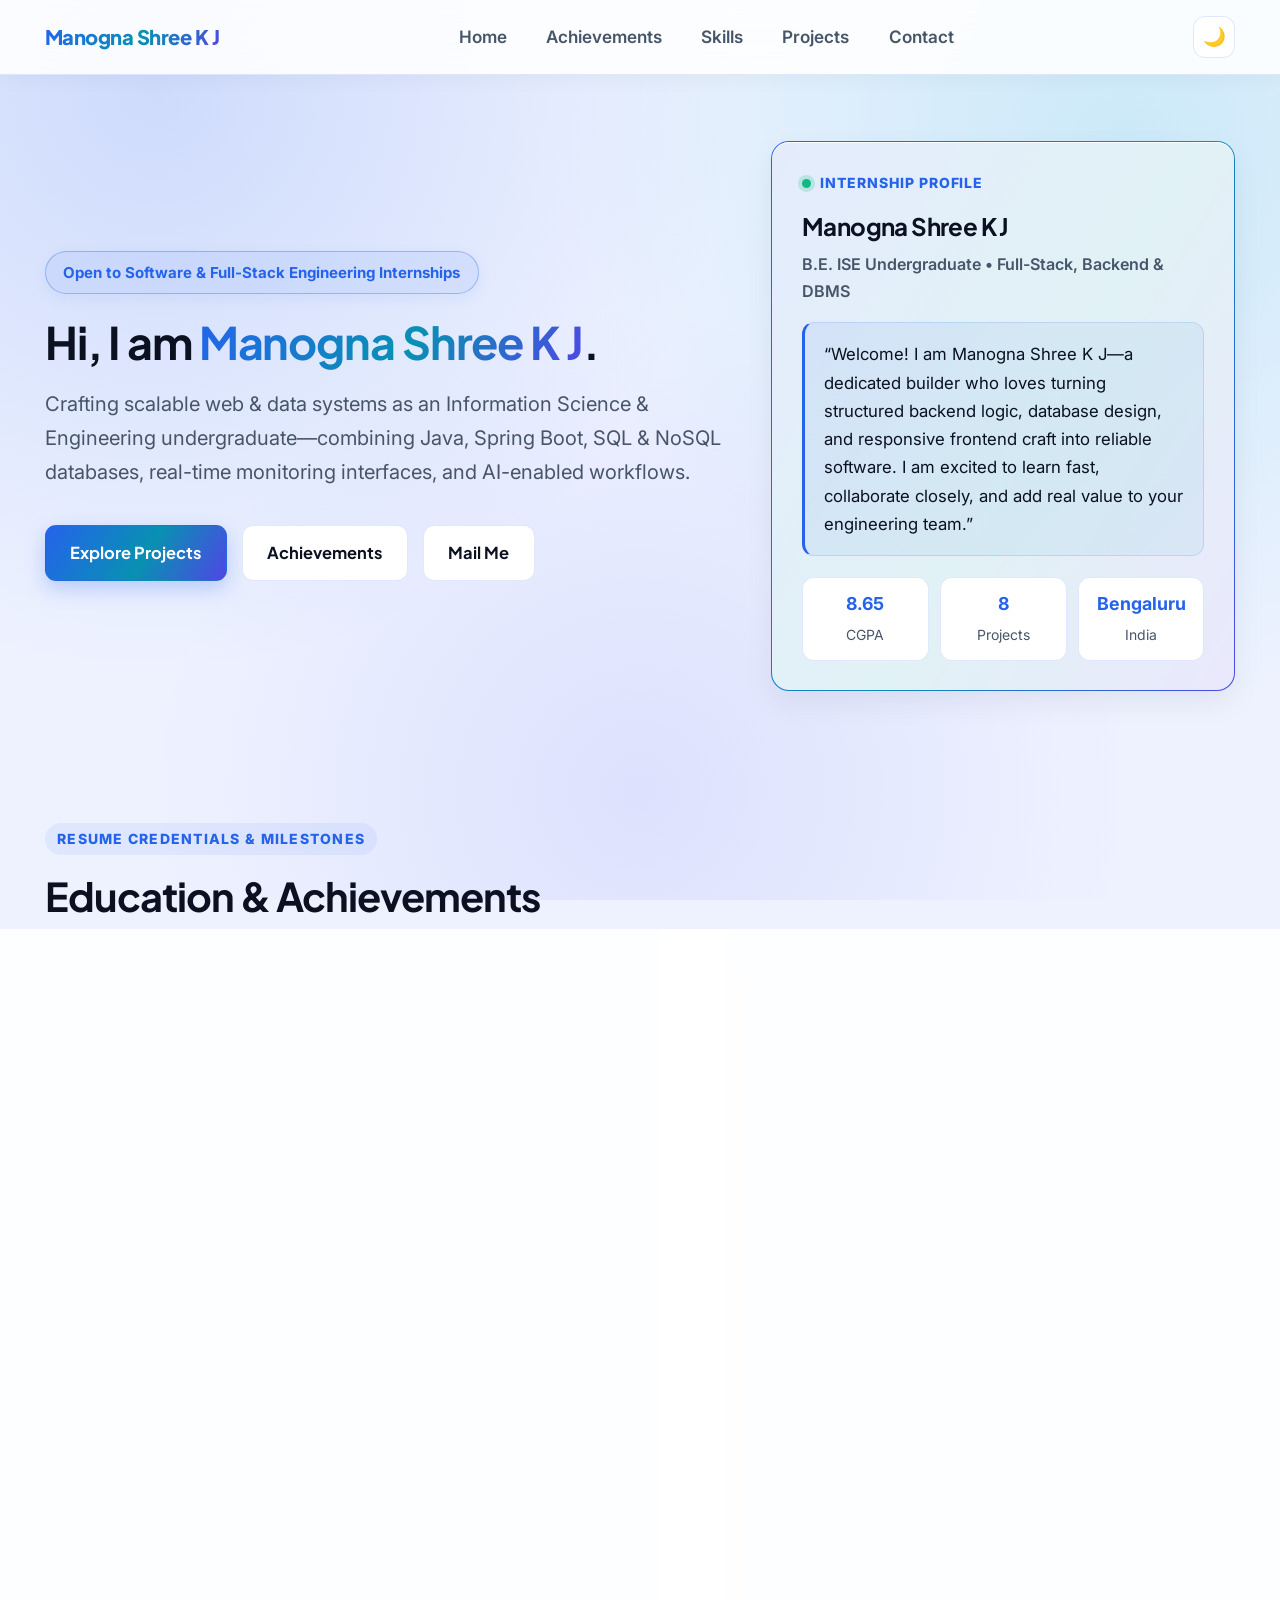
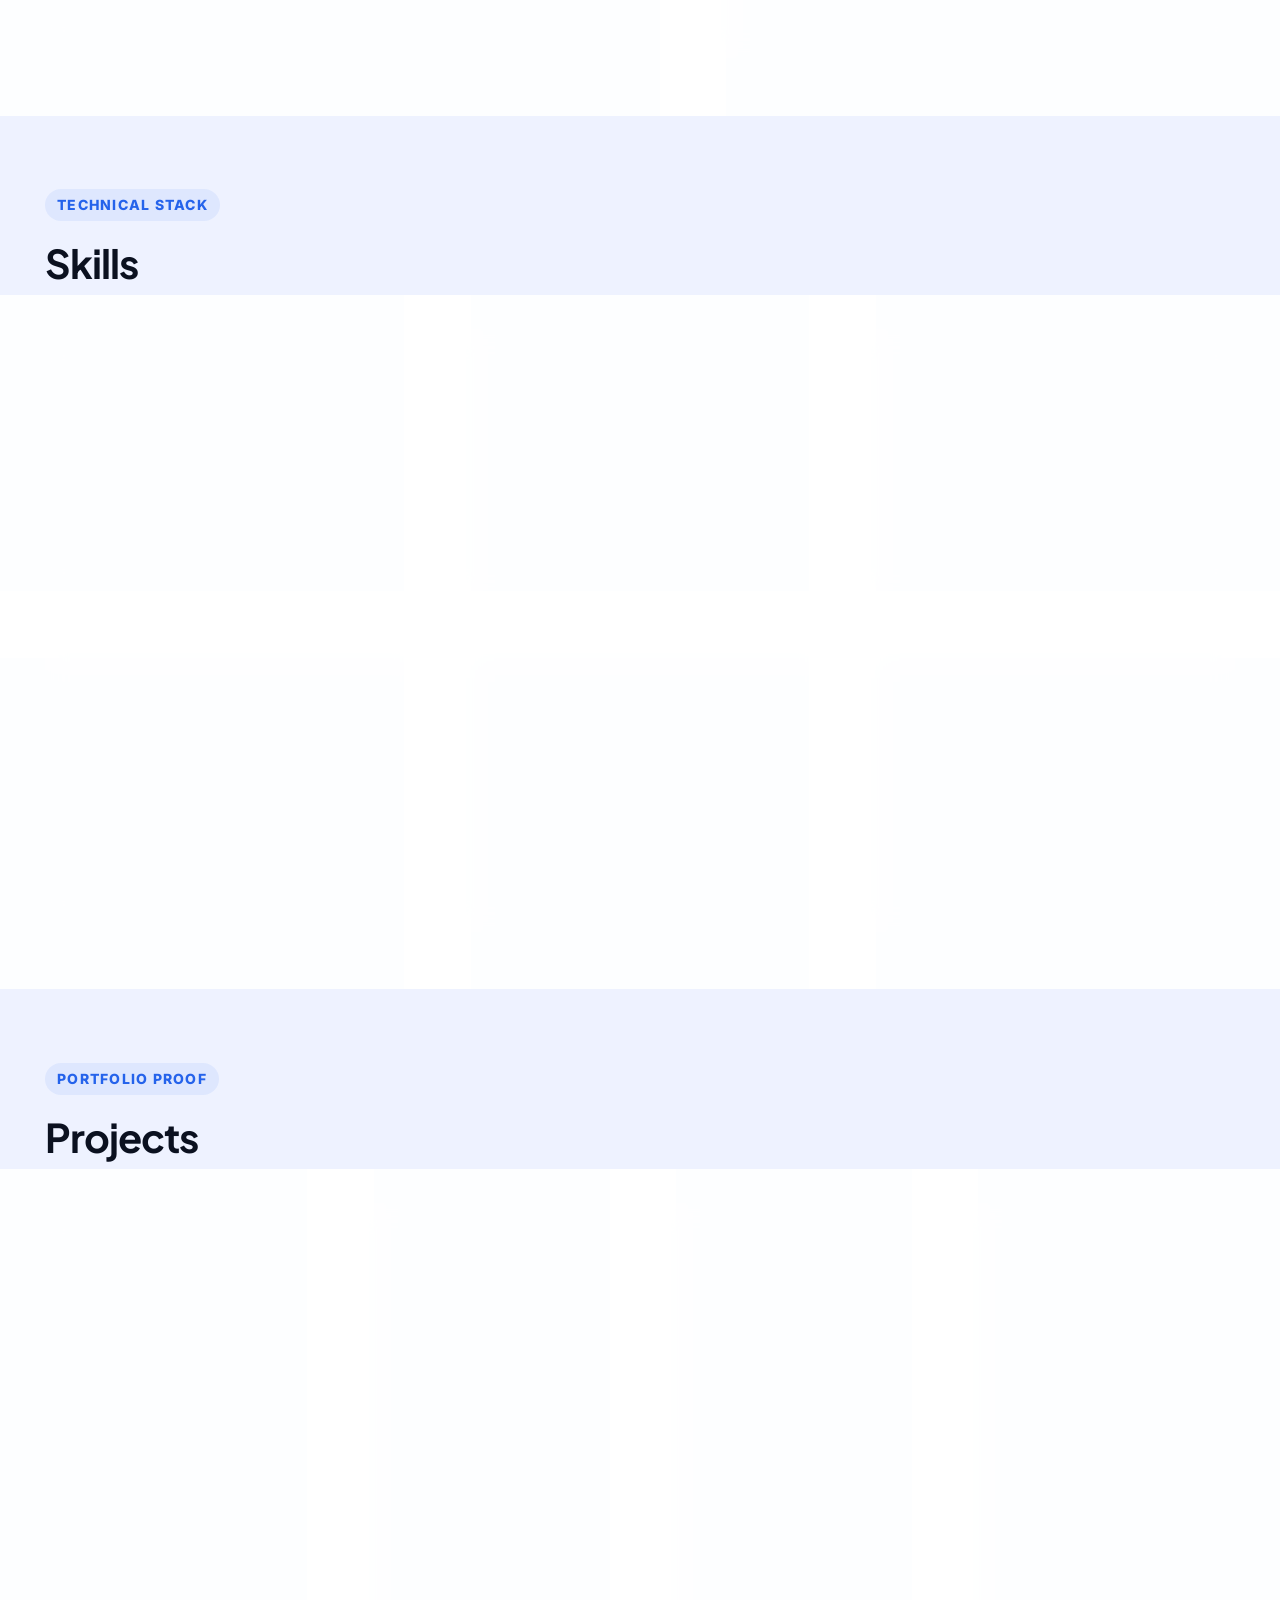
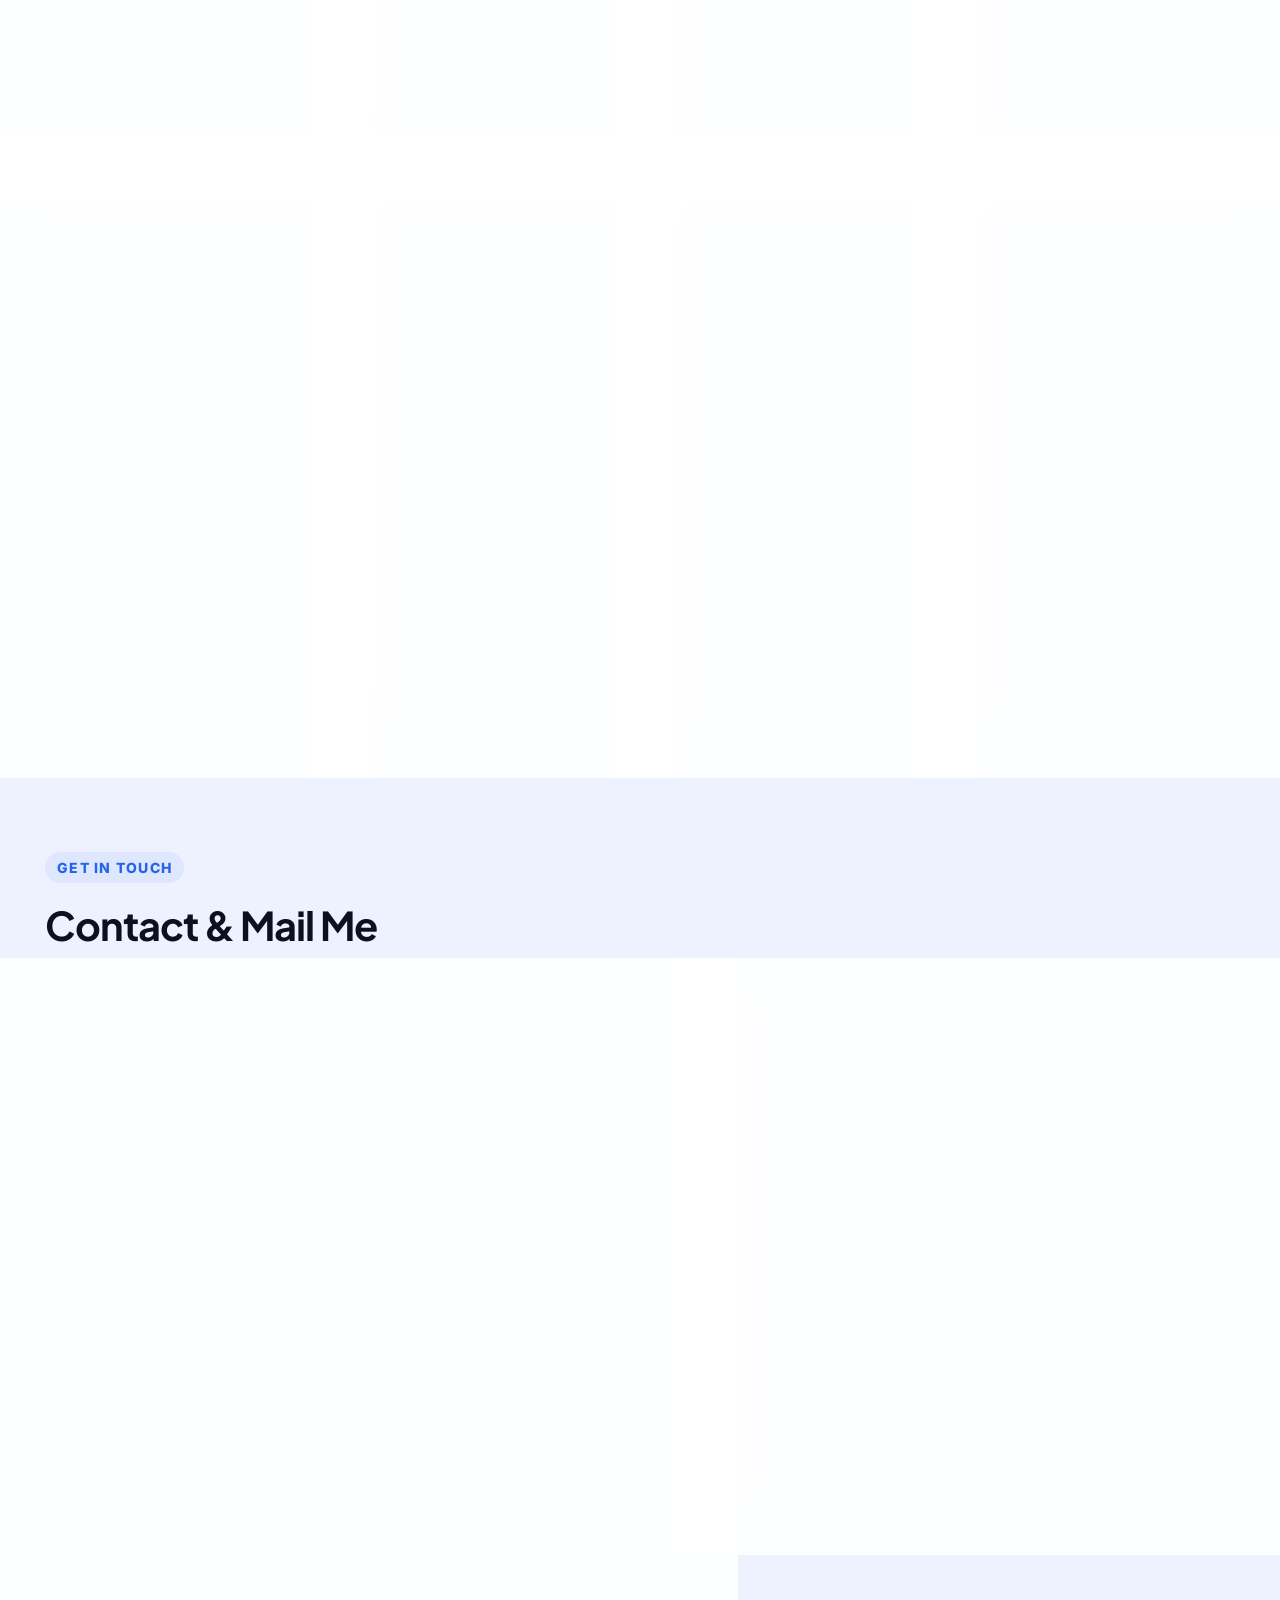
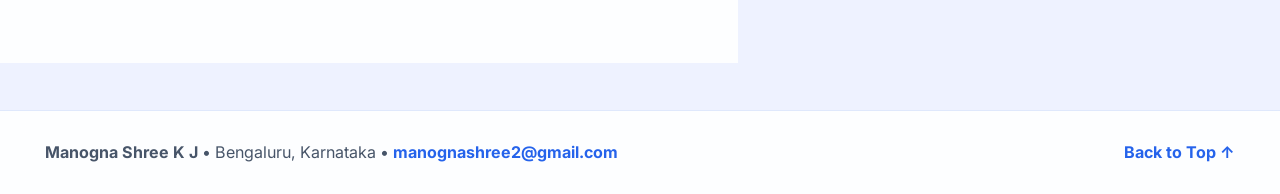
==== task-01-portfolio/index.html @ 74e2bd52 "Complete Task 1 portfolio for Manogna Shree K J" ====
<!DOCTYPE html>
<html lang="en">
<head>
  <meta charset="UTF-8" />
  <meta name="viewport" content="width=device-width, initial-scale=1.0" />
  <title>Manogna Shree K J | Developer Portfolio</title>
  <link rel="preconnect" href="https://fonts.googleapis.com" />
  <link rel="preconnect" href="https://fonts.gstatic.com" crossorigin />
  <link href="https://fonts.googleapis.com/css2?family=Inter:wght@400;500;600;700;800&family=Plus+Jakarta+Sans:wght@600;700;800&display=swap" rel="stylesheet" />
  <link rel="stylesheet" href="styles.css" />
</head>
<body>
  <!-- Header & Smooth Navigation -->
  <header class="header" id="top">
    <nav class="nav container" aria-label="Primary Navigation">
      <a href="#home" class="brand-name">Manogna Shree K J</a>

      <ul class="nav-links" id="navLinks">
        <li><a href="#home">Home</a></li>
        <li><a href="#achievements">Achievements</a></li>
        <li><a href="#skills">Skills</a></li>
        <li><a href="#projects">Projects</a></li>
        <li><a href="#contact">Contact</a></li>
      </ul>

      <div class="nav-controls">
        <button id="themeToggle" class="theme-toggle" type="button" aria-label="Toggle dark or light theme" title="Toggle Dark/Light Theme">
          <span id="themeIcon">🌙</span>
        </button>
        <button id="hamburgerBtn" class="hamburger-btn" type="button" aria-label="Toggle navigation menu" aria-expanded="false" aria-controls="navLinks">
          <span></span>
          <span></span>
          <span></span>
        </button>
      </div>
    </nav>
  </header>

  <main>
    <!-- 1. Home Section -->
    <section id="home" class="section home-section container">
      <div class="home-split">
        <div class="home-main">
          <span class="hero-badge">Open to Software &amp; Full-Stack Engineering Internships</span>
          <h1 class="hero-headline hero-headline--single">
            Hi, I am <span class="gradient-name gradient-name--nowrap">Manogna Shree K J</span>.
          </h1>
          <p class="hero-subtext">
            Crafting scalable web &amp; data systems as an Information Science &amp; Engineering undergraduate—combining Java, Spring Boot, SQL &amp; NoSQL databases, real-time monitoring interfaces, and AI-enabled workflows.
          </p>
          <div class="hero-cta">
            <a href="#projects" class="btn btn-primary">Explore Projects</a>
            <a href="#achievements" class="btn btn-secondary">Achievements</a>
            <a href="https://mail.google.com/mail/?view=cm&fs=1&to=manognashree2@gmail.com" target="_blank" rel="noopener noreferrer" class="btn btn-secondary">Mail Me</a>
          </div>
        </div>

        <!-- Beside Overview Card -->
        <aside class="card profile-side-box" aria-label="Developer Overview Card">
          <div class="profile-box-header">
            <span class="status-dot"></span>
            <span class="profile-box-tag">Internship Profile</span>
          </div>
          <h2 class="profile-box-name">Manogna Shree K J</h2>
          <p class="profile-box-role">B.E. ISE Undergraduate &bull; Full-Stack, Backend &amp; DBMS</p>
          <p class="profile-box-message">
            &ldquo;Welcome! I am Manogna Shree K J—a dedicated builder who loves turning structured backend logic, database design, and responsive frontend craft into reliable software. I am excited to learn fast, collaborate closely, and add real value to your engineering team.&rdquo;
          </p>
          <div class="profile-box-meta">
            <div>
              <strong>8.65</strong>
              <span>CGPA</span>
            </div>
            <div>
              <strong>8</strong>
              <span>Projects</span>
            </div>
            <div>
              <strong>Bengaluru</strong>
              <span>India</span>
            </div>
          </div>
        </aside>
      </div>
    </section>

    <!-- 2. Education & Achievements Section -->
    <section id="achievements" class="section container">
      <div class="section-head">
        <span class="eyebrow">Resume Credentials &amp; Milestones</span>
        <h2>Education &amp; Achievements</h2>
      </div>

      <div class="resume-layout">
        <article class="card">
          <h3>Education</h3>
          <ul class="edu-list">
            <li>
              <div class="edu-top">
                <strong>HNN College of Engineering</strong>
                <span class="period">Sep 2024 – Jun 2028</span>
              </div>
              <p>B.E. in Information Science and Engineering &bull; <strong>8.65 CGPA</strong> (till 4th sem) &bull; Bengaluru, Karnataka</p>
            </li>
            <li>
              <div class="edu-top">
                <strong>RK Vision PU College</strong>
                <span class="period">2022 – 2024</span>
              </div>
              <p>PUC &bull; <strong>93.67%</strong> &bull; Chintamani, Karnataka</p>
            </li>
            <li>
              <div class="edu-top">
                <strong>Nalanda Vidhya Mandira</strong>
                <span class="period">2022</span>
              </div>
              <p>10th Grade &bull; <strong>92.64%</strong> &bull; Chintamani, Karnataka</p>
            </li>
          </ul>
        </article>

        <aside class="card">
          <h3>Hackathons, Competitions, Events &amp; Interests</h3>
          <ul class="credential-bullets">
            <li><strong>Smart India Hackathon (SIH) 2026:</strong> Built an AI-powered IPsec VPN protocol analysis framework under the Blockchain &amp; Cybersecurity theme.</li>
            <li><strong>Snapdragon AI Challenge:</strong> Developed a local Python &amp; Streamlit document-indexing application.</li>
            <li><strong>IIM Bangalore Case Competition:</strong> Proposed a service architecture extending DigiYatra facial authentication to contactless hotel check-ins.</li>
            <li><strong>Hackathon &amp; Workshop:</strong> Participated in a Christ University hackathon and attended a technical workshop at IIIT Kottayam.</li>
            <li><strong>Certifications &amp; Coding:</strong> AI Fundamentals &amp; Job Essentials Certificate; active problem solving on LeetCode, GeeksforGeeks &amp; Unstop.</li>
            <li><strong>Athletics:</strong> Kabaddi player &amp; Athletics.</li>
          </ul>
          <div class="resume-actions">
            <a href="https://www.linkedin.com/in/manognashreekj090406" target="_blank" rel="noopener noreferrer" class="btn btn-primary btn-sm">
              LinkedIn Profile
            </a>
            <a href="https://github.com/Manogna090406/Datheon_Full_Stack_Web_Development_Internship" target="_blank" rel="noopener noreferrer" class="btn btn-secondary btn-sm">
              GitHub Repository
            </a>
          </div>
        </aside>
      </div>
    </section>

    <!-- 3. Skills Section -->
    <section id="skills" class="section container">
      <div class="section-head">
        <span class="eyebrow">Technical Stack</span>
        <h2>Skills</h2>
      </div>

      <div class="skills-grid">
        <article class="card skill-card">
          <span class="skill-tag">Languages</span>
          <h3>Java &amp; Python</h3>
          <p>Java (JDK 21 / 25), Object-Oriented Programming (OOP), Data Structures &amp; Algorithms (DSA), JDBC, and Python (3.8 / 3.12).</p>
        </article>

        <article class="card skill-card">
          <span class="skill-tag">Web &amp; UI</span>
          <h3>HTML5, CSS3, JS &amp; UI</h3>
          <p>Semantic HTML5, CSS Grid &amp; Flexbox, responsive media queries, dark/light themes, ES6+ JS, Thymeleaf, and Streamlit.</p>
        </article>

        <article class="card skill-card">
          <span class="skill-tag">Backend &amp; Streaming</span>
          <h3>Spring Boot, REST, SSE &amp; WS</h3>
          <p>Spring Boot microservices, REST APIs, Server-Sent Events (SSE), WebSockets, Apache Tomcat, and Maven builds.</p>
        </article>

        <article class="card skill-card">
          <span class="skill-tag">Databases (DBMS)</span>
          <h3>MySQL, PostgreSQL &amp; MongoDB</h3>
          <p>Relational schema design, SQL queries, database triggers, stored procedures, indexing optimization, and NoSQL storage.</p>
        </article>

        <article class="card skill-card">
          <span class="skill-tag">AI &amp; Security Tools</span>
          <h3>LangChain4j, Ollama, DJL &amp; Pcap4J</h3>
          <p>Local LLM integration, Apache PDFBox, Deep Java Library (DJL), Weka ML, Pcap4J packet inspection, and strongSwan IPsec.</p>
        </article>

        <article class="card skill-card">
          <span class="skill-tag">Developer Tools</span>
          <h3>VS Code, Eclipse, Git &amp; Colab</h3>
          <p>VS Code, Eclipse IDE, Git Bash, GitHub, Google Colab, and live hosting on GitHub Pages, Vercel, and Netlify.</p>
        </article>
      </div>
    </section>

    <!-- 4. All Projects Section -->
    <section id="projects" class="section container">
      <div class="section-head">
        <span class="eyebrow">Portfolio Proof</span>
        <h2>Projects</h2>
      </div>

      <div class="projects-grid">
        <!-- 1. Banking Management System -->
        <article class="card project-card">
          <div class="project-header">
            <span class="project-badge">FinTech &bull; Java &amp; SQL</span>
            <span class="project-index">01</span>
          </div>
          <h3>Banking Management System</h3>
          <p class="project-desc">
            Core banking application managing customer accounts, fund transfers, authentication/authorization, and JDBC-backed transaction persistence.
          </p>
          <ul class="stack-list">
            <li>Java</li>
            <li>OOP</li>
            <li>JDBC</li>
            <li>SQL</li>
          </ul>
        </article>

        <!-- 2. Factory Dashboard -->
        <article class="card project-card">
          <div class="project-header">
            <span class="project-badge">Industrial IoT &bull; Spring Boot</span>
            <span class="project-index">02</span>
          </div>
          <h3>Factory Dashboard</h3>
          <p class="project-desc">
            Real-time operational dashboard monitoring production workflows, machine telemetry, REST/SSE streams, MySQL data, and automated threshold alerts.
          </p>
          <ul class="stack-list">
            <li>Java</li>
            <li>Spring Boot</li>
            <li>REST &amp; SSE</li>
            <li>MySQL</li>
          </ul>
        </article>

        <!-- 3. Fraud Management System -->
        <article class="card project-card">
          <div class="project-header">
            <span class="project-badge">DBMS &amp; Risk &bull; SQL &amp; Python</span>
            <span class="project-index">03</span>
          </div>
          <h3>Fraud Management System</h3>
          <p class="project-desc">
            Database-driven fraud detection system using SQL triggers, stored procedures, indexing optimization, and Python analysis to flag risky transactions.
          </p>
          <ul class="stack-list">
            <li>SQL</li>
            <li>DBMS</li>
            <li>Triggers &amp; SPs</li>
            <li>Python</li>
          </ul>
        </article>

        <!-- 4. ResQFlow -->
        <article class="card project-card">
          <div class="project-header">
            <span class="project-badge">Smart Mobility &bull; Java 21</span>
            <span class="project-index">04</span>
          </div>
          <h3>ResQFlow</h3>
          <p class="project-desc">
            Emergency vehicle siren detection and traffic signal preemption system across multi-module Spring Boot services, serving as Backend &amp; Frontend Designer.
          </p>
          <ul class="stack-list">
            <li>Java 21</li>
            <li>Spring Boot</li>
            <li>Microservices</li>
            <li>DSP &amp; UI</li>
          </ul>
        </article>

        <!-- 5. ORACLE VPN Analyzer -->
        <article class="card project-card">
          <div class="project-header">
            <span class="project-badge">SIH 2026 &bull; Cybersecurity</span>
            <span class="project-index">05</span>
          </div>
          <h3>ORACLE VPN Analyzer</h3>
          <p class="project-desc">
            Passive, decryption-free AI-powered IPsec VPN protocol analyzer and security assessment framework built for Smart India Hackathon 2026.
          </p>
          <ul class="stack-list">
            <li>Java</li>
            <li>Spring Boot</li>
            <li>Pcap4J &amp; Weka</li>
            <li>PostgreSQL</li>
          </ul>
        </article>

        <!-- 6. Research Assistant AI -->
        <article class="card project-card">
          <div class="project-header">
            <span class="project-badge">AI &amp; Web &bull; Spring Boot</span>
            <span class="project-index">06</span>
          </div>
          <h3>Research Assistant AI</h3>
          <p class="project-desc">
            Java 21 and Spring Boot 3.3.4 web application with Thymeleaf, WebSockets, LangChain4j Ollama, Apache PDFBox, and DJL for analyzing research papers.
          </p>
          <ul class="stack-list">
            <li>Java 21</li>
            <li>Spring Boot</li>
            <li>LangChain4j</li>
            <li>PDFBox &amp; WS</li>
          </ul>
        </article>

        <!-- 7. Snapdragon AI Local Document Indexer -->
        <article class="card project-card">
          <div class="project-header">
            <span class="project-badge">Snapdragon AI &bull; Python</span>
            <span class="project-index">07</span>
          </div>
          <h3>Snapdragon AI Local Indexer</h3>
          <p class="project-desc">
            Local document-indexing web application built in Python 3.12 with Streamlit for the Snapdragon AI Challenge.
          </p>
          <ul class="stack-list">
            <li>Python 3.12</li>
            <li>Streamlit</li>
            <li>Local AI</li>
          </ul>
        </article>

        <!-- 8. DigiYatra Hotel Check-In Architecture -->
        <article class="card project-card">
          <div class="project-header">
            <span class="project-badge">IIM Bangalore &bull; Architecture</span>
            <span class="project-index">08</span>
          </div>
          <h3>DigiYatra Hotel Check-In</h3>
          <p class="project-desc">
            Service architecture extending facial authentication workflows to contactless hotel check-ins for an IIM Bangalore case presentation.
          </p>
          <ul class="stack-list">
            <li>Service Design</li>
            <li>Identity Flow</li>
            <li>Case Deck</li>
          </ul>
        </article>
      </div>
    </section>

    <!-- 5. Contact & Direct Mail Section -->
    <section id="contact" class="section container">
      <div class="section-head">
        <span class="eyebrow">Get In Touch</span>
        <h2>Contact &amp; Mail Me</h2>
      </div>

      <div class="contact-split">
        <form id="directMailForm" class="card mail-form">
          <h3>Send a Direct Mail</h3>
          <p class="form-subtitle">Enter your name, email, and message to open Gmail directly to <a href="https://mail.google.com/mail/?view=cm&fs=1&to=manognashree2@gmail.com" target="_blank" rel="noopener noreferrer"><strong>manognashree2@gmail.com</strong></a>.</p>

          <div class="form-group">
            <label for="senderName">Your Name</label>
            <input id="senderName" name="name" type="text" placeholder="Enter your name" required />
          </div>

          <div class="form-group">
            <label for="senderEmail">Your Email</label>
            <input id="senderEmail" name="email" type="email" placeholder="you@company.com" required />
          </div>

          <div class="form-group">
            <label for="senderMessage">Message</label>
            <textarea id="senderMessage" name="message" rows="4" placeholder="Write your message here..." required></textarea>
          </div>

          <button type="submit" class="btn btn-primary mail-submit-btn">Send Mail</button>
          <p id="mailStatus" class="mail-status" role="status" aria-live="polite"></p>
        </form>

        <aside class="card contact-links-card">
          <h3>Direct Links</h3>
          <p class="form-subtitle">Connect with Manogna Shree K J across Gmail, LinkedIn, and GitHub.</p>

          <div class="contact-details">
            <a href="https://mail.google.com/mail/?view=cm&fs=1&to=manognashree2@gmail.com" target="_blank" rel="noopener noreferrer" class="contact-item">
              <strong>Gmail</strong>
              <span>manognashree2@gmail.com</span>
            </a>
            <a href="https://www.linkedin.com/in/manognashreekj090406" target="_blank" rel="noopener noreferrer" class="contact-item">
              <strong>LinkedIn</strong>
              <span>linkedin.com/in/manognashreekj090406</span>
            </a>
            <a href="https://github.com/Manogna090406/Datheon_Full_Stack_Web_Development_Internship" target="_blank" rel="noopener noreferrer" class="contact-item">
              <strong>GitHub</strong>
              <span>github.com/Manogna090406</span>
            </a>
          </div>
        </aside>
      </div>
    </section>
  </main>

  <!-- Footer -->
  <footer class="footer">
    <div class="container footer-content">
      <p><strong>Manogna Shree K J</strong> &bull; Bengaluru, Karnataka &bull; <a href="https://mail.google.com/mail/?view=cm&fs=1&to=manognashree2@gmail.com" target="_blank" rel="noopener noreferrer">manognashree2@gmail.com</a></p>
      <a href="#top" class="top-link">Back to Top &uarr;</a>
    </div>
  </footer>

  <!-- Project Detail Modal -->
  <div id="projectModal" class="modal" role="dialog" aria-modal="true" aria-labelledby="modalTitle" hidden>
    <div class="modal-backdrop" id="modalBackdrop"></div>
    <div class="modal-box">
      <button id="closeModalBtn" class="modal-close" type="button" aria-label="Close modal">&times;</button>
      <h3 id="modalTitle">Project Title</h3>
      <p id="modalStack" class="modal-stack"></p>
      <p id="modalSummary" class="modal-summary"></p>
      <div class="modal-highlights">
        <h4>Key Implementation Details</h4>
        <pre id="modalDetails"></pre>
      </div>
      <div class="modal-footer-actions">
        <a id="modalGithub" href="#" target="_blank" rel="noopener noreferrer" class="btn btn-primary btn-sm">GitHub Repository</a>
        <button id="modalCloseAction" type="button" class="btn btn-secondary btn-sm">Done</button>
      </div>
    </div>
  </div>

  <script src="script.js"></script>
</body>
</html>
---- task-01-portfolio/styles.css ----
/* ==========================================================================
   CSS Custom Properties & Theme Modes
   ========================================================================== */
:root {
  --bg: #eef2ff;
  --bg-glow-a: rgba(37, 99, 235, 0.16);
  --bg-glow-b: rgba(6, 182, 212, 0.15);
  --bg-glow-c: rgba(99, 102, 241, 0.12);
  --surface: rgba(255, 255, 255, 0.88);
  --surface-solid: #ffffff;
  --surface-tint: rgba(37, 99, 235, 0.08);
  --text: #0b1120;
  --text-muted: #475569;
  --border: rgba(37, 99, 235, 0.14);
  --border-strong: rgba(37, 99, 235, 0.34);
  --accent: #2563eb;
  --accent-hover: #1d4ed8;
  --gradient: linear-gradient(120deg, #2563eb 0%, #0891b2 55%, #4f46e5 100%);
  --card-shine: inset 0 1px 0 rgba(255, 255, 255, 0.85);
  --shadow-card: 0 12px 30px rgba(15, 23, 42, 0.06);
  --shadow-elevated: 0 24px 56px rgba(37, 99, 235, 0.16);
}

[data-theme="dark"] {
  --bg: #050914;
  --bg-glow-a: rgba(59, 130, 246, 0.22);
  --bg-glow-b: rgba(34, 211, 238, 0.15);
  --bg-glow-c: rgba(129, 140, 248, 0.16);
  --surface: rgba(15, 23, 42, 0.82);
  --surface-solid: #0f172a;
  --surface-tint: rgba(59, 130, 246, 0.15);
  --text: #f8fafc;
  --text-muted: #94a3b8;
  --border: rgba(148, 163, 184, 0.16);
  --border-strong: rgba(96, 165, 250, 0.45);
  --accent: #3b82f6;
  --accent-hover: #60a5fa;
  --gradient: linear-gradient(120deg, #60a5fa 0%, #22d3ee 55%, #a5b4fc 100%);
  --card-shine: inset 0 1px 0 rgba(255, 255, 255, 0.08);
  --shadow-card: 0 12px 32px rgba(0, 0, 0, 0.42);
  --shadow-elevated: 0 26px 60px rgba(0, 0, 0, 0.68);
}

/* ==========================================================================
   Base Reset & Smooth Scrolling
   ========================================================================== */
*,
*::before,
*::after {
  box-sizing: border-box;
  margin: 0;
  padding: 0;
}

html {
  font-size: 17.5px;
  scroll-behavior: smooth;
  scroll-padding-top: 86px;
}

body {
  font-family: "Inter", system-ui, -apple-system, sans-serif;
  background-color: var(--bg);
  background-image:
    radial-gradient(circle at 12% 10%, var(--bg-glow-a), transparent 42%),
    radial-gradient(circle at 88% 16%, var(--bg-glow-b), transparent 42%),
    radial-gradient(circle at 50% 88%, var(--bg-glow-c), transparent 48%);
  background-attachment: fixed;
  color: var(--text);
  line-height: 1.68;
  transition: background-color 0.25s ease, color 0.25s ease;
}

h1, h2, h3, h4, .brand-name {
  font-family: "Plus Jakarta Sans", "Inter", sans-serif;
  letter-spacing: -0.025em;
}

.container {
  width: min(1240px, 93%);
  margin-inline: auto;
}

/* ==========================================================================
   Header & Mobile-First Navigation (Flexbox)
   ========================================================================== */
.header {
  position: sticky;
  top: 0;
  z-index: 100;
  backdrop-filter: blur(16px);
  -webkit-backdrop-filter: blur(16px);
  background-color: var(--surface);
  border-bottom: 1px solid var(--border);
  box-shadow: 0 4px 20px rgba(15, 23, 42, 0.04);
}

.nav {
  display: flex;
  align-items: center;
  justify-content: space-between;
  min-height: 74px;
  gap: 1rem;
}

.brand-name {
  font-size: 1.15rem;
  font-weight: 800;
  background: var(--gradient);
  -webkit-background-clip: text;
  background-clip: text;
  color: transparent;
  text-decoration: none;
}

.nav-links {
  position: fixed;
  top: 74px;
  left: 0;
  right: 0;
  list-style: none;
  display: none;
  flex-direction: column;
  gap: 0.35rem;
  padding: 1rem 4%;
  background-color: var(--surface-solid);
  border-bottom: 1px solid var(--border);
  box-shadow: var(--shadow-elevated);
}

.nav-links.active {
  display: flex;
}

.nav-links a {
  display: block;
  padding: 0.65rem 0.92rem;
  border-radius: 10px;
  color: var(--text-muted);
  text-decoration: none;
  font-weight: 600;
  font-size: 0.98rem;
  transition: color 0.2s ease, background-color 0.2s ease, transform 0.2s ease;
}

.nav-links a:hover {
  color: var(--accent);
  background-color: var(--surface-tint);
  transform: translateY(-1px);
}

.nav-controls {
  display: flex;
  align-items: center;
  gap: 0.55rem;
}

.theme-toggle,
.hamburger-btn {
  display: inline-flex;
  align-items: center;
  justify-content: center;
  width: 42px;
  height: 42px;
  border-radius: 12px;
  border: 1px solid var(--border);
  background-color: var(--surface-solid);
  color: var(--text);
  cursor: pointer;
  font-size: 1.05rem;
  box-shadow: var(--card-shine);
  transition: border-color 0.2s ease, transform 0.2s ease;
}

.theme-toggle:hover,
.hamburger-btn:hover {
  border-color: var(--border-strong);
  transform: translateY(-1px);
}

.hamburger-btn {
  flex-direction: column;
  gap: 5px;
  padding: 0 9px;
}

.hamburger-btn span {
  display: block;
  width: 100%;
  height: 2px;
  border-radius: 2px;
  background-color: var(--text);
  transition: transform 0.2s ease, opacity 0.2s ease;
}

.hamburger-btn[aria-expanded="true"] span:nth-child(1) {
  transform: translateY(7px) rotate(45deg);
}

.hamburger-btn[aria-expanded="true"] span:nth-child(2) {
  opacity: 0;
}

.hamburger-btn[aria-expanded="true"] span:nth-child(3) {
  transform: translateY(-7px) rotate(-45deg);
}

/* ==========================================================================
   Home Split Section & Beside Overview Box
   ========================================================================== */
.home-section {
  padding-top: 3.85rem;
}

.home-split {
  display: grid;
  grid-template-columns: 1fr;
  gap: 1.75rem;
  align-items: center;
}

.home-main {
  text-align: left;
}

.hero-badge {
  display: inline-flex;
  align-items: center;
  gap: 0.45rem;
  padding: 0.45rem 1rem;
  border-radius: 999px;
  background: var(--surface-tint);
  border: 1px solid var(--border-strong);
  color: var(--accent);
  font-size: 0.86rem;
  font-weight: 700;
  margin-bottom: 1.25rem;
  box-shadow: 0 4px 14px rgba(37, 99, 235, 0.08);
}

.hero-headline {
  font-size: clamp(2.1rem, 5vw, 3.6rem);
  line-height: 1.15;
  max-width: 18ch;
  margin: 0 0 1.2rem;
}

.hero-headline--single {
  max-width: none;
  font-size: clamp(1.75rem, 3.5vw, 2.85rem);
}

.gradient-name {
  background: var(--gradient);
  -webkit-background-clip: text;
  background-clip: text;
  color: transparent;
}

.gradient-name--nowrap {
  white-space: nowrap;
}

.hero-subtext {
  max-width: 62ch;
  margin: 0 0 2rem;
  color: var(--text-muted);
  font-size: clamp(1.02rem, 1.75vw, 1.15rem);
}

.hero-cta {
  display: flex;
  flex-wrap: wrap;
  justify-content: flex-start;
  gap: 0.85rem;
}

.profile-side-box {
  position: relative;
  padding: 1.75rem;
  border-top: 4px solid transparent;
  background-image:
    linear-gradient(var(--surface), var(--surface)),
    var(--gradient);
  background-origin: border-box;
  background-clip: padding-box, border-box;
}

.profile-box-header {
  display: flex;
  align-items: center;
  gap: 0.5rem;
  margin-bottom: 0.65rem;
}

.status-dot {
  width: 9px;
  height: 9px;
  border-radius: 50%;
  background-color: #10b981;
  box-shadow: 0 0 0 4px rgba(16, 185, 129, 0.2);
}

.profile-box-tag {
  font-size: 0.8rem;
  font-weight: 800;
  text-transform: uppercase;
  letter-spacing: 0.07em;
  color: var(--accent);
}

.profile-box-name {
  font-size: 1.38rem;
  margin-bottom: 0.25rem;
}

.profile-box-role {
  font-size: 0.92rem;
  font-weight: 600;
  color: var(--text-muted);
  margin-bottom: 0.95rem;
}

.profile-box-message {
  font-size: 0.96rem;
  color: var(--text);
  background: linear-gradient(135deg, var(--surface-tint), rgba(8, 145, 178, 0.06));
  border: 1px solid var(--border);
  border-left: 3px solid var(--accent);
  border-radius: 12px;
  padding: 1rem 1.1rem;
  margin-bottom: 1.15rem;
}

.profile-box-meta {
  display: grid;
  grid-template-columns: repeat(3, 1fr);
  gap: 0.65rem;
  text-align: center;
}

.profile-box-meta div {
  padding: 0.65rem 0.45rem;
  border-radius: 12px;
  background-color: var(--surface-solid);
  border: 1px solid var(--border);
  box-shadow: var(--card-shine);
  transition: transform 0.2s ease, border-color 0.2s ease;
}

.profile-box-meta div:hover {
  transform: translateY(-2px);
  border-color: var(--border-strong);
}

.profile-box-meta strong {
  display: block;
  font-size: 1.02rem;
  color: var(--accent);
}

.profile-box-meta span {
  font-size: 0.8rem;
  color: var(--text-muted);
}

/* ==========================================================================
   Buttons & Cards (CSS Grid)
   ========================================================================== */
.btn {
  display: inline-flex;
  align-items: center;
  justify-content: center;
  padding: 0.76rem 1.4rem;
  border-radius: 11px;
  font-family: "Plus Jakarta Sans", "Inter", sans-serif;
  font-weight: 700;
  font-size: 0.94rem;
  text-decoration: none;
  cursor: pointer;
  border: 1px solid transparent;
  transition: transform 0.2s ease, background-color 0.2s ease, border-color 0.2s ease, box-shadow 0.2s ease;
}

.btn:hover {
  transform: translateY(-2px);
}

.btn-sm {
  padding: 0.58rem 1.08rem;
  font-size: 0.88rem;
}

.btn-primary {
  background: var(--gradient);
  color: #ffffff;
  box-shadow: 0 8px 20px rgba(37, 99, 235, 0.26);
}

.btn-primary:hover {
  box-shadow: 0 12px 26px rgba(37, 99, 235, 0.36);
}

.btn-secondary {
  background-color: var(--surface-solid);
  color: var(--text);
  border-color: var(--border);
  box-shadow: var(--card-shine);
}

.btn-secondary:hover {
  border-color: var(--border-strong);
  color: var(--accent);
}

.section {
  padding: 3.75rem 0;
}

.section-head {
  margin-bottom: 1.85rem;
}

.eyebrow {
  display: inline-block;
  font-size: 0.8rem;
  font-weight: 800;
  text-transform: uppercase;
  letter-spacing: 0.09em;
  color: var(--accent);
  background-color: var(--surface-tint);
  padding: 0.24rem 0.7rem;
  border-radius: 999px;
  margin-bottom: 0.5rem;
}

.section-head h2 {
  font-size: clamp(1.68rem, 3.1vw, 2.28rem);
}

.card {
  background-color: var(--surface);
  backdrop-filter: blur(14px);
  -webkit-backdrop-filter: blur(14px);
  border: 1px solid var(--border);
  border-radius: 18px;
  padding: 1.7rem;
  box-shadow: var(--shadow-card), var(--card-shine);
  transition: transform 0.25s ease, box-shadow 0.25s ease, border-color 0.25s ease;
}

.card:hover {
  transform: translateY(-4px);
  box-shadow: var(--shadow-elevated), var(--card-shine);
  border-color: var(--border-strong);
}

.resume-layout,
.skills-grid,
.projects-grid {
  display: grid;
  grid-template-columns: 1fr;
  gap: 1.4rem;
}

.card h3 {
  font-size: 1.22rem;
  margin-bottom: 0.9rem;
}

.edu-list,
.credential-bullets {
  list-style: none;
  display: grid;
  gap: 1rem;
}

.edu-top {
  display: flex;
  flex-wrap: wrap;
  justify-content: space-between;
  gap: 0.35rem;
  font-size: 0.98rem;
}

.period {
  font-size: 0.86rem;
  font-weight: 700;
  color: var(--accent);
}

.edu-list p,
.credential-bullets li {
  font-size: 0.96rem;
  color: var(--text-muted);
}

.credential-bullets strong {
  color: var(--text);
}

.resume-actions {
  display: flex;
  flex-wrap: wrap;
  gap: 0.7rem;
  margin-top: 1.35rem;
}

.skill-tag {
  display: inline-block;
  font-size: 0.8rem;
  font-weight: 700;
  color: var(--accent);
  background-color: var(--surface-tint);
  border: 1px solid var(--border);
  padding: 0.24rem 0.68rem;
  border-radius: 999px;
  margin-bottom: 0.65rem;
}

.skill-card p {
  font-size: 0.96rem;
  color: var(--text-muted);
}

/* ==========================================================================
   Projects
   ========================================================================== */
.project-card {
  display: flex;
  flex-direction: column;
}

.project-header {
  display: flex;
  align-items: center;
  justify-content: space-between;
  gap: 0.5rem;
  margin-bottom: 0.8rem;
}

.project-badge {
  font-size: 0.8rem;
  font-weight: 700;
  color: var(--accent);
  background-color: var(--surface-tint);
  border: 1px solid var(--border);
  padding: 0.26rem 0.7rem;
  border-radius: 999px;
}

.project-index {
  font-size: 0.9rem;
  font-weight: 800;
  color: var(--accent);
  opacity: 0.85;
}

.project-desc {
  font-size: 0.96rem;
  color: var(--text-muted);
  flex-grow: 1;
}

.stack-list {
  list-style: none;
  display: flex;
  flex-wrap: wrap;
  gap: 0.45rem;
  margin: 1.15rem 0 1.35rem;
}

.stack-list li {
  font-size: 0.8rem;
  font-weight: 600;
  padding: 0.26rem 0.65rem;
  border-radius: 8px;
  background-color: var(--surface-solid);
  border: 1px solid var(--border);
  color: var(--text);
}

/* ==========================================================================
   Contact Mail Form & Footer
   ========================================================================== */
.contact-split {
  display: grid;
  grid-template-columns: 1fr;
  gap: 1.4rem;
}

.contact-panel {
  text-align: center;
  padding: clamp(1.85rem, 4vw, 2.75rem) 1.4rem;
}

.contact-panel h2 {
  font-size: clamp(1.6rem, 3vw, 2.15rem);
  margin-bottom: 0.5rem;
}

.contact-panel > p {
  max-width: 54ch;
  margin: 0 auto 1.6rem;
  color: var(--text-muted);
}

.form-subtitle {
  font-size: 0.96rem;
  color: var(--text-muted);
  margin-bottom: 1.15rem;
}

.form-subtitle a {
  color: var(--accent);
  text-decoration: none;
}

.form-subtitle a:hover {
  text-decoration: underline;
}

.form-group {
  display: flex;
  flex-direction: column;
  gap: 0.42rem;
  margin-bottom: 1rem;
}

.form-group label {
  font-size: 0.9rem;
  font-weight: 700;
  color: var(--text);
}

.form-group input,
.form-group textarea {
  width: 100%;
  padding: 0.78rem 0.95rem;
  border-radius: 11px;
  border: 1px solid var(--border);
  background-color: var(--surface-solid);
  color: var(--text);
  font-family: inherit;
  font-size: 0.96rem;
  transition: border-color 0.2s ease, box-shadow 0.2s ease;
}

.form-group input:focus,
.form-group textarea:focus {
  outline: none;
  border-color: var(--accent);
  box-shadow: 0 0 0 3px rgba(37, 99, 235, 0.16);
}

.mail-submit-btn {
  width: 100%;
}

.mail-status {
  margin-top: 0.75rem;
  font-size: 0.9rem;
  font-weight: 600;
  color: var(--accent);
}

.contact-details {
  display: grid;
  grid-template-columns: 1fr;
  gap: 0.9rem;
  text-align: left;
}

.contact-item {
  display: flex;
  flex-direction: column;
  gap: 0.22rem;
  padding: 1.05rem 1.2rem;
  border-radius: 14px;
  background-color: var(--surface-solid);
  border: 1px solid var(--border);
  box-shadow: var(--card-shine);
  text-decoration: none;
  color: var(--text);
  transition: border-color 0.2s ease, transform 0.2s ease, box-shadow 0.2s ease;
}

.contact-item:hover {
  border-color: var(--border-strong);
  transform: translateY(-2px);
  box-shadow: var(--shadow-card);
}

.contact-item strong {
  font-size: 0.82rem;
  text-transform: uppercase;
  letter-spacing: 0.06em;
  color: var(--accent);
}

.contact-item span {
  font-size: 0.96rem;
  font-weight: 600;
  word-break: break-word;
}

.footer {
  margin-top: 2.25rem;
  padding: 1.6rem 0;
  border-top: 1px solid var(--border);
  background-color: var(--surface);
  backdrop-filter: blur(12px);
  color: var(--text-muted);
  font-size: 0.92rem;
}

.footer a {
  color: var(--accent);
  font-weight: 700;
  text-decoration: none;
}

.footer a:hover {
  text-decoration: underline;
}

.footer-content {
  display: flex;
  flex-wrap: wrap;
  align-items: center;
  justify-content: space-between;
  gap: 0.75rem;
}

.top-link {
  color: var(--accent);
  font-weight: 700;
  text-decoration: none;
}

/* ==========================================================================
   Project Detail Modal
   ========================================================================== */
.modal {
  position: fixed;
  inset: 0;
  z-index: 200;
  display: grid;
  place-items: center;
  padding: 1rem;
}

.modal[hidden] {
  display: none;
}

.modal-backdrop {
  position: fixed;
  inset: 0;
  background-color: rgba(2, 6, 23, 0.72);
  backdrop-filter: blur(4px);
}

.modal-box {
  position: relative;
  z-index: 201;
  width: min(580px, 100%);
  max-height: 88vh;
  overflow-y: auto;
  background-color: var(--surface-solid);
  border: 1px solid var(--border-strong);
  border-radius: 22px;
  padding: 1.95rem;
  box-shadow: var(--shadow-elevated);
}

.modal-close {
  position: absolute;
  top: 1rem;
  right: 1.1rem;
  width: 36px;
  height: 36px;
  border-radius: 50%;
  border: 1px solid var(--border);
  background-color: var(--surface-tint);
  color: var(--text);
  font-size: 1.35rem;
  line-height: 1;
  cursor: pointer;
}

.modal-stack {
  font-size: 0.92rem;
  font-weight: 700;
  color: var(--accent);
  margin: 0.45rem 0 0.85rem;
}

.modal-summary {
  font-size: 0.98rem;
  color: var(--text-muted);
  margin-bottom: 1rem;
}

.modal-highlights {
  background-color: var(--surface-tint);
  border: 1px solid var(--border);
  border-radius: 14px;
  padding: 1rem 1.1rem;
  margin-bottom: 1.35rem;
}

.modal-highlights h4 {
  font-size: 0.9rem;
  margin-bottom: 0.35rem;
}

.modal-highlights pre {
  font-family: "Inter", sans-serif;
  white-space: pre-line;
  font-size: 0.92rem;
  color: var(--text-muted);
}

.modal-footer-actions {
  display: flex;
  flex-wrap: wrap;
  gap: 0.7rem;
}

/* ==========================================================================
   Responsive Media Queries
   ========================================================================== */
@media (min-width: 768px) {
  .hamburger-btn {
    display: none;
  }

  .nav-links {
    position: static;
    display: flex;
    flex-direction: row;
    align-items: center;
    gap: 0.4rem;
    padding: 0;
    background: transparent;
    border: none;
    box-shadow: none;
  }

  .resume-layout {
    grid-template-columns: 1.2fr 1fr;
  }

  .skills-grid,
  .projects-grid {
    grid-template-columns: repeat(2, 1fr);
  }
}

@media (min-width: 860px) {
  .home-split {
    grid-template-columns: 1.35fr 0.9fr;
  }

  .contact-split {
    grid-template-columns: 1.25fr 1fr;
    align-items: start;
  }
}

@media (min-width: 1120px) {
  .skills-grid {
    grid-template-columns: repeat(3, 1fr);
  }

  .projects-grid {
    grid-template-columns: repeat(4, 1fr);
  }
}
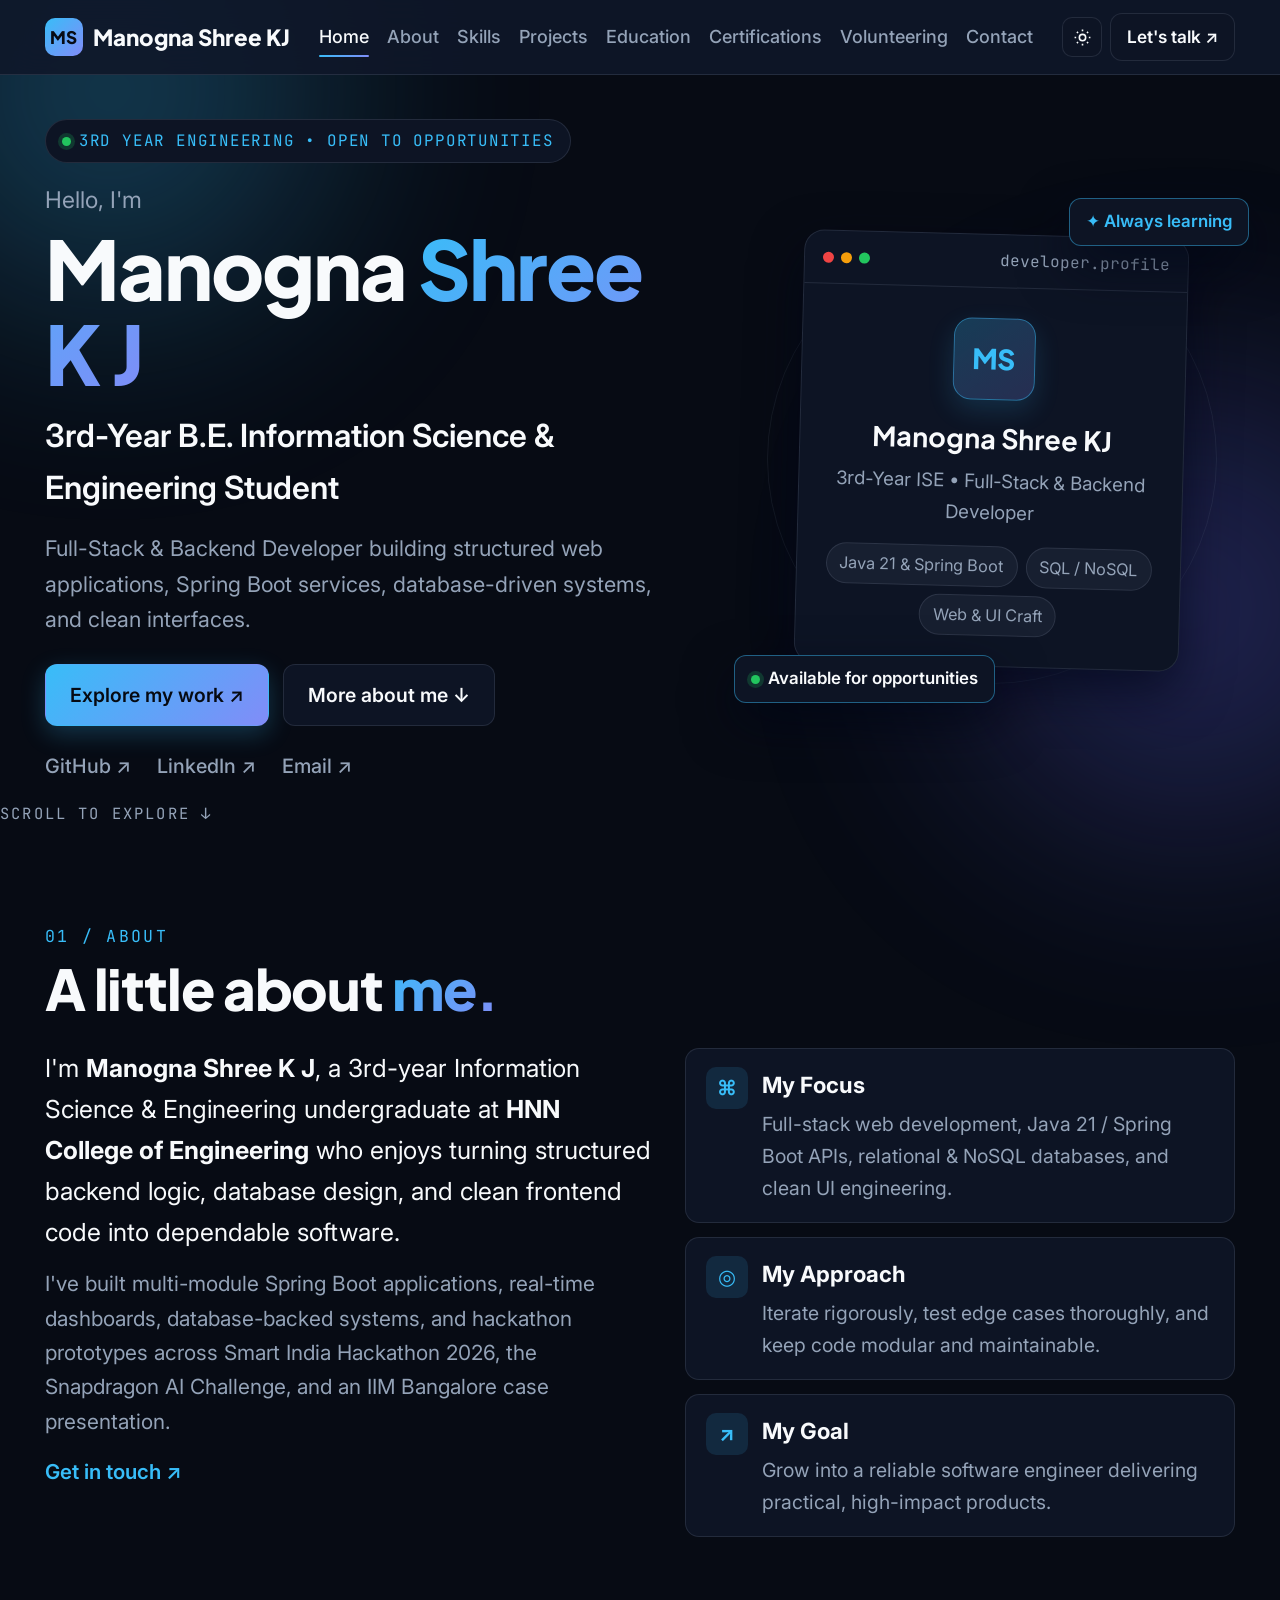
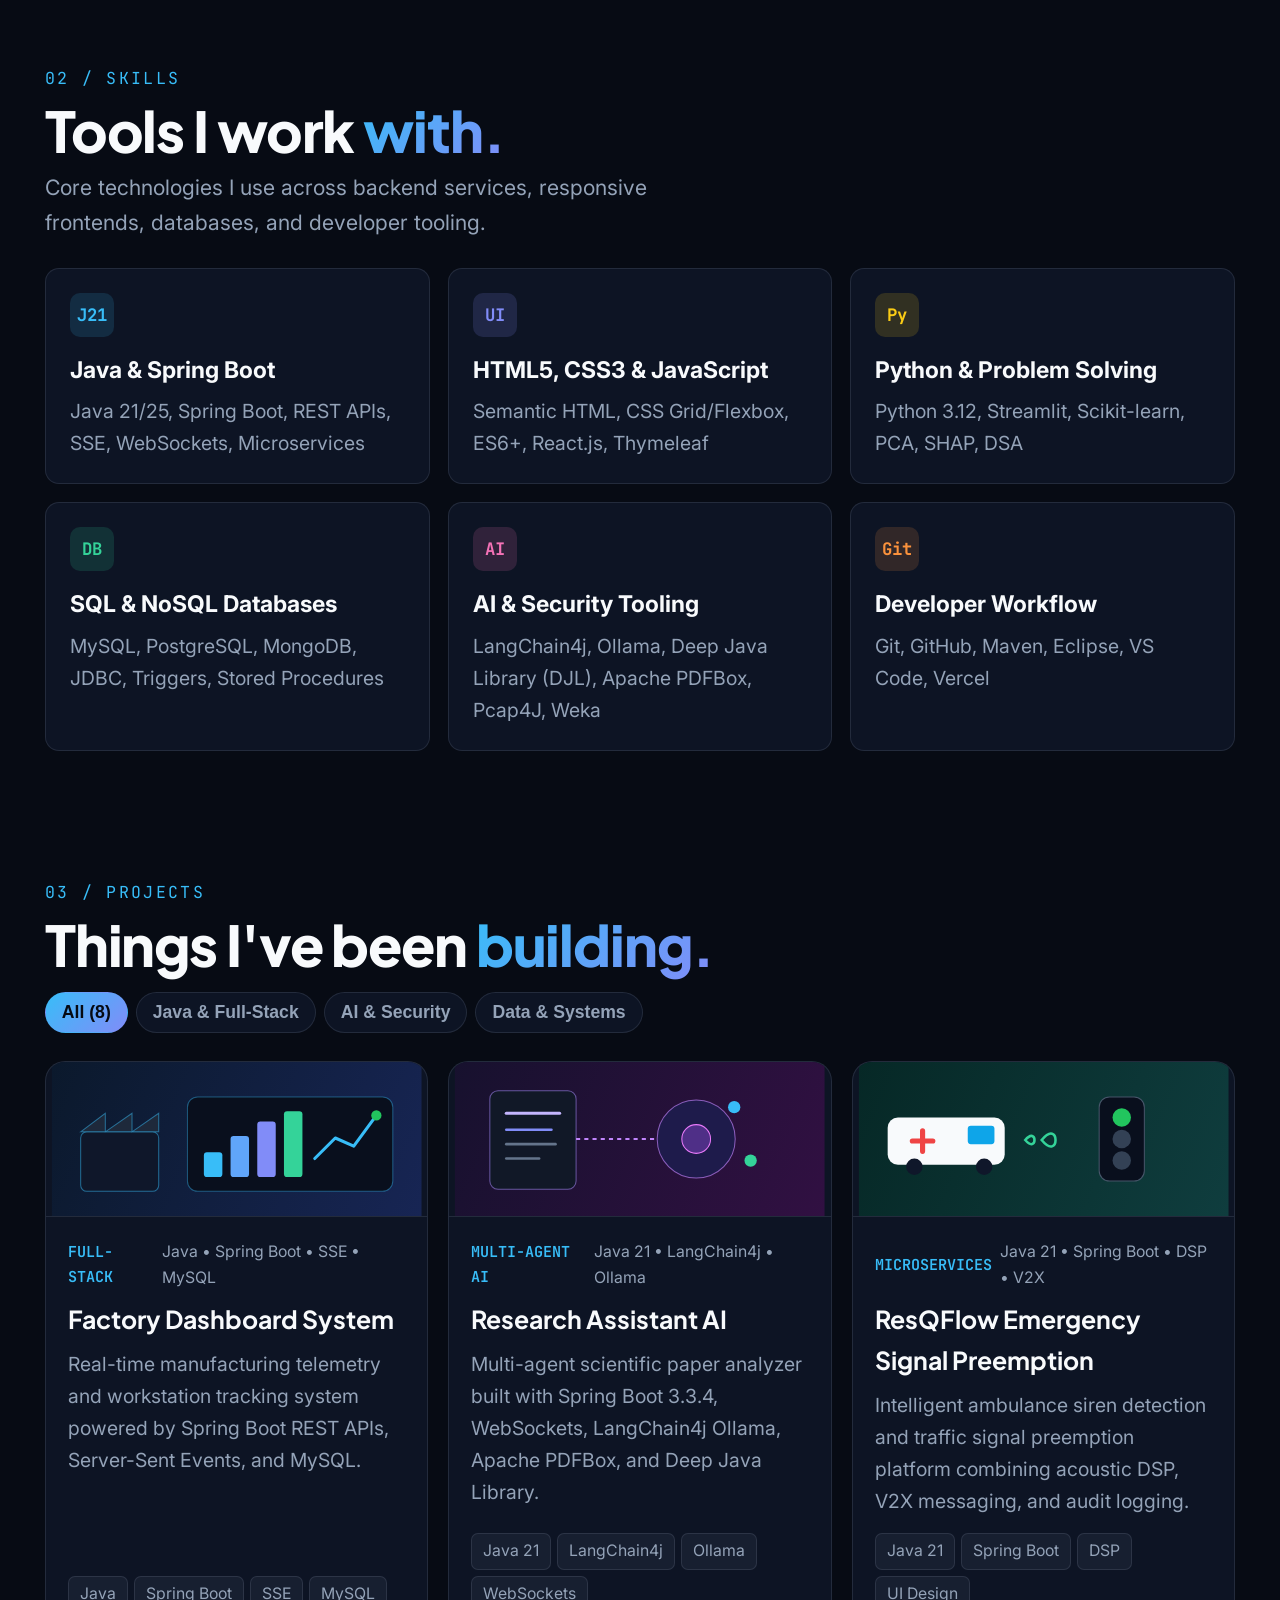
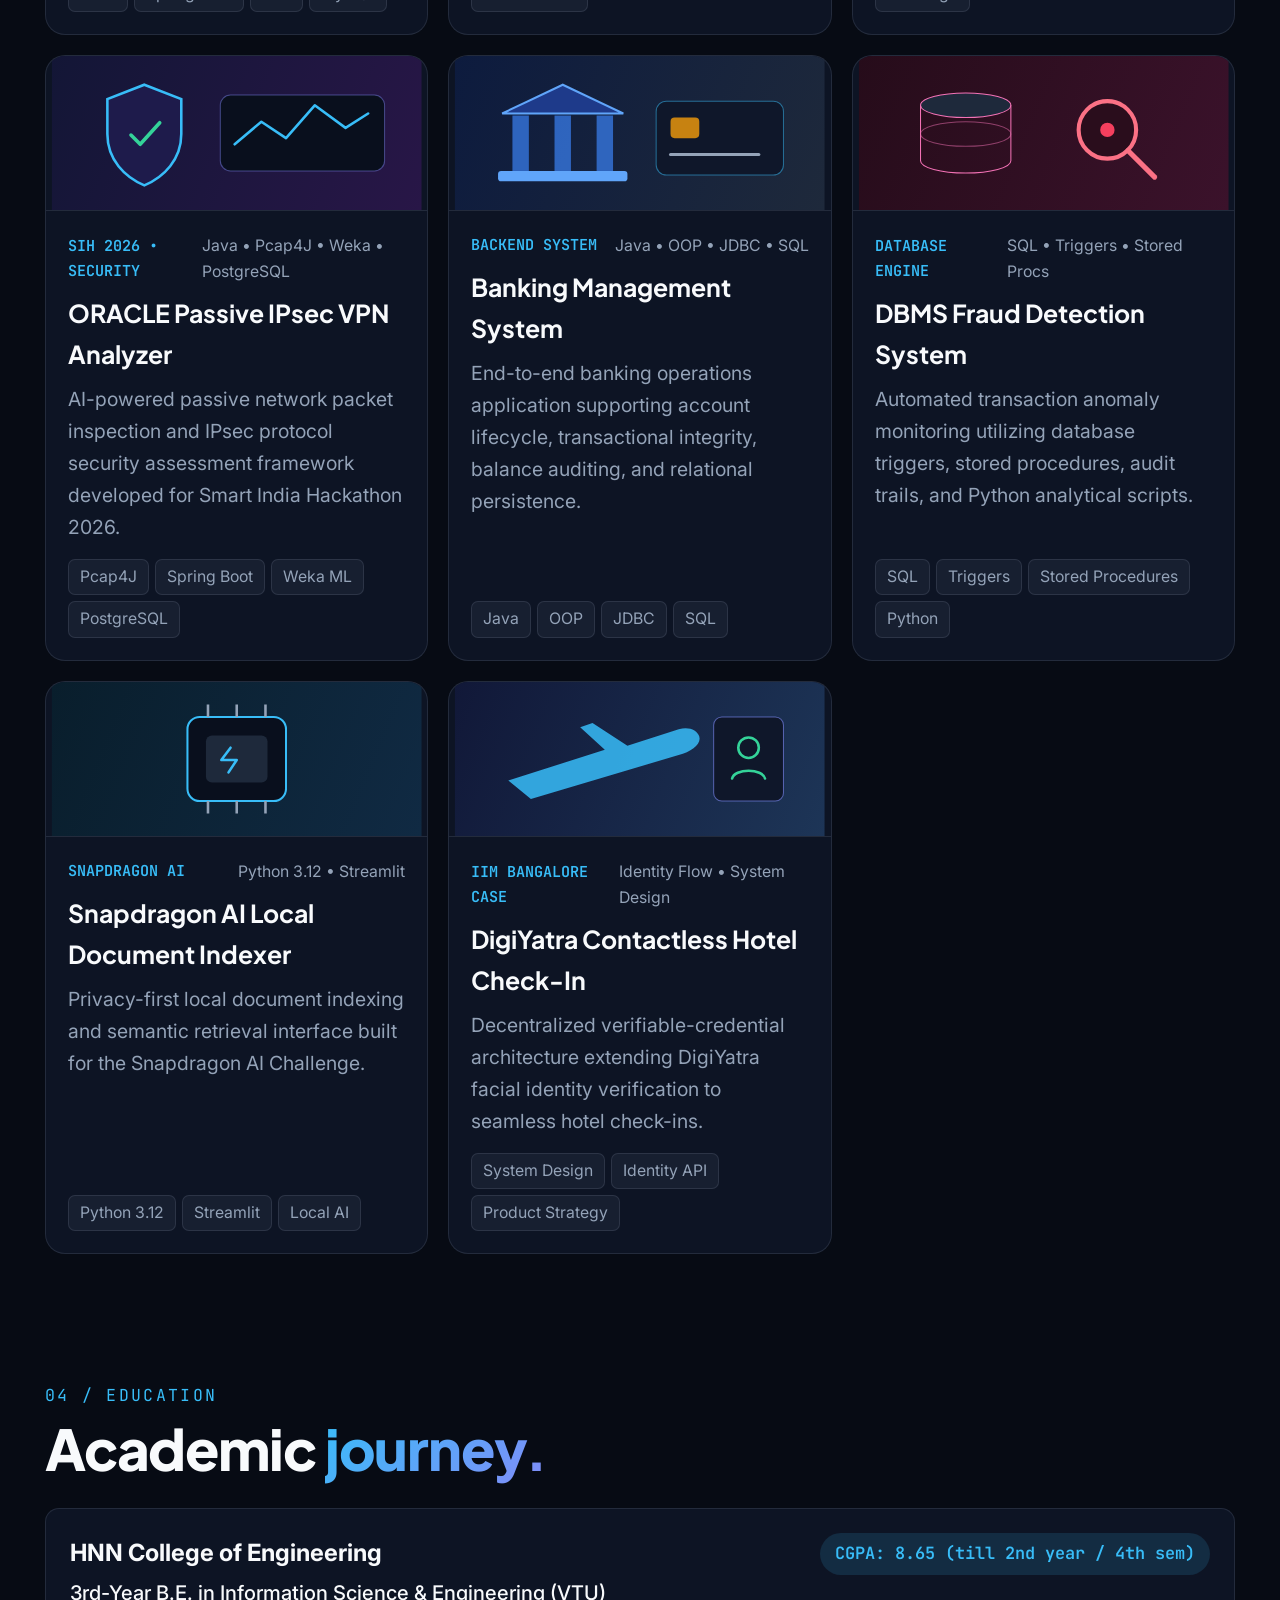
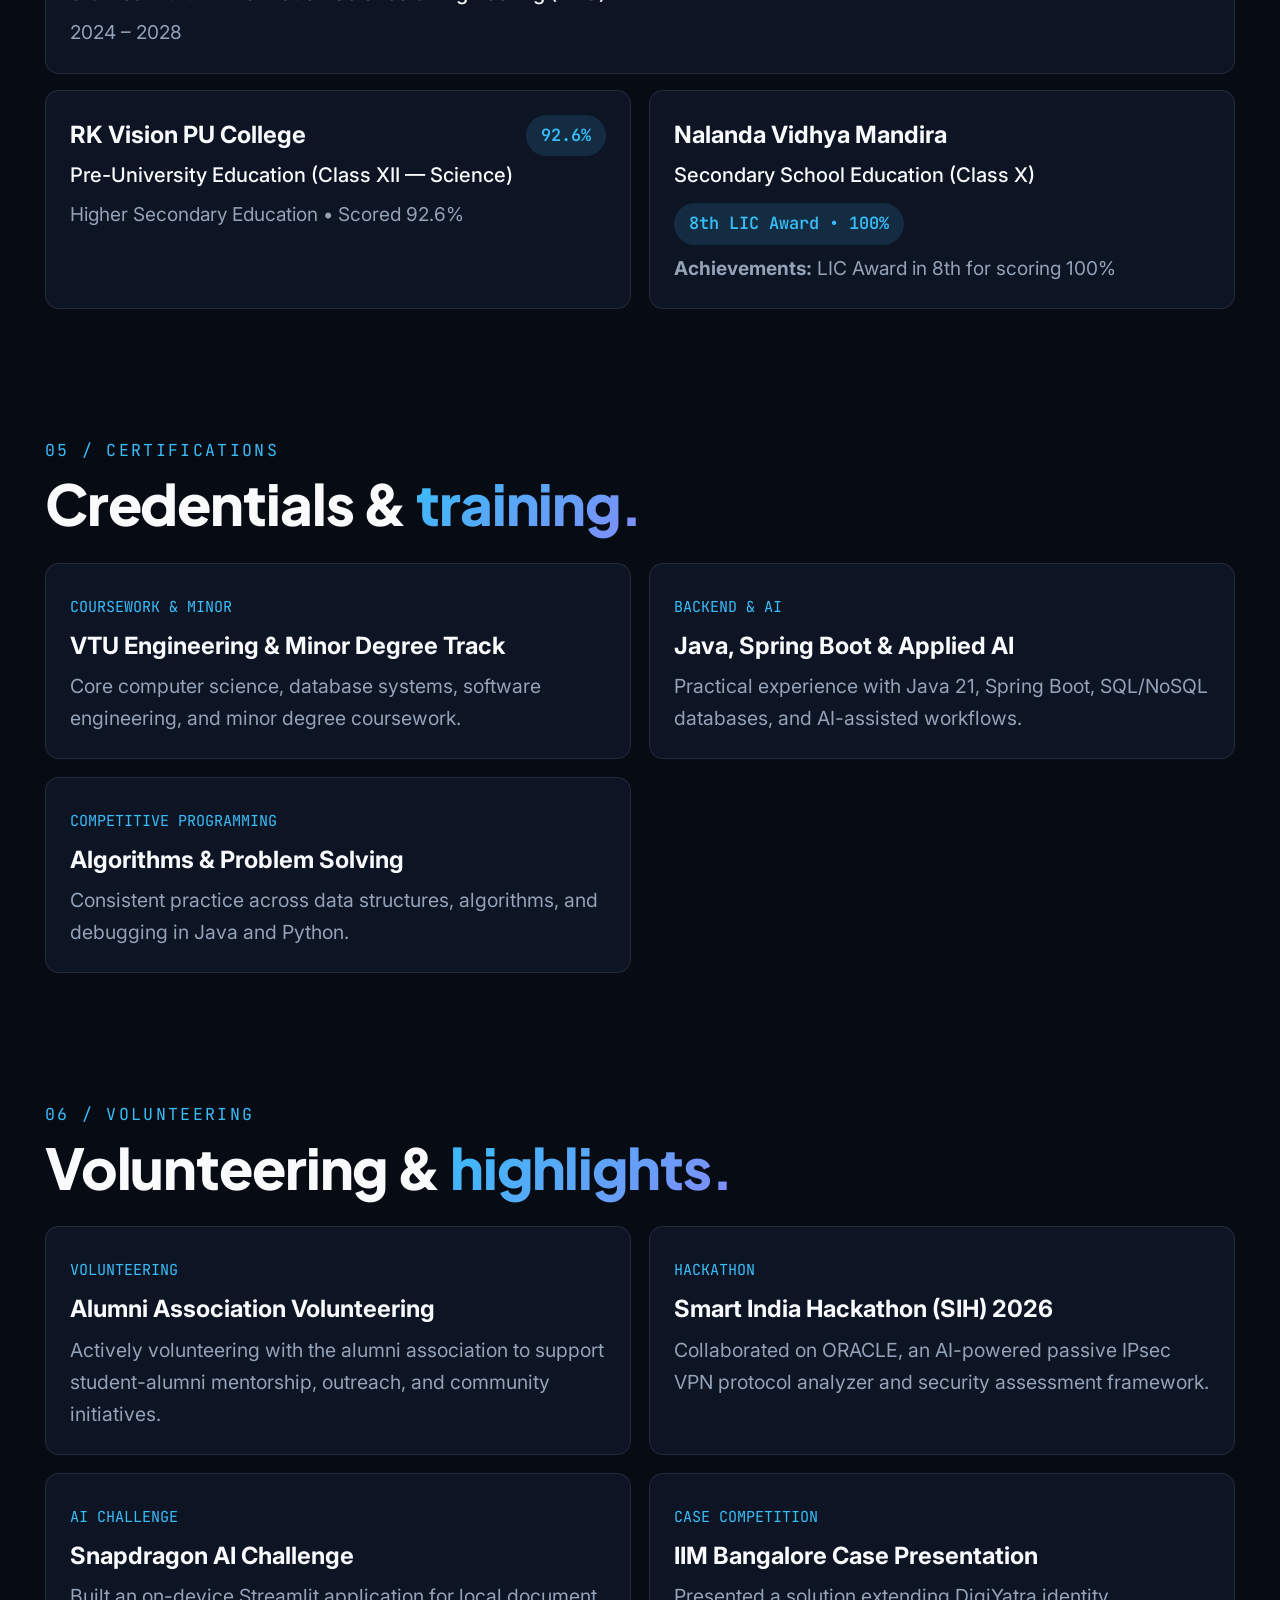
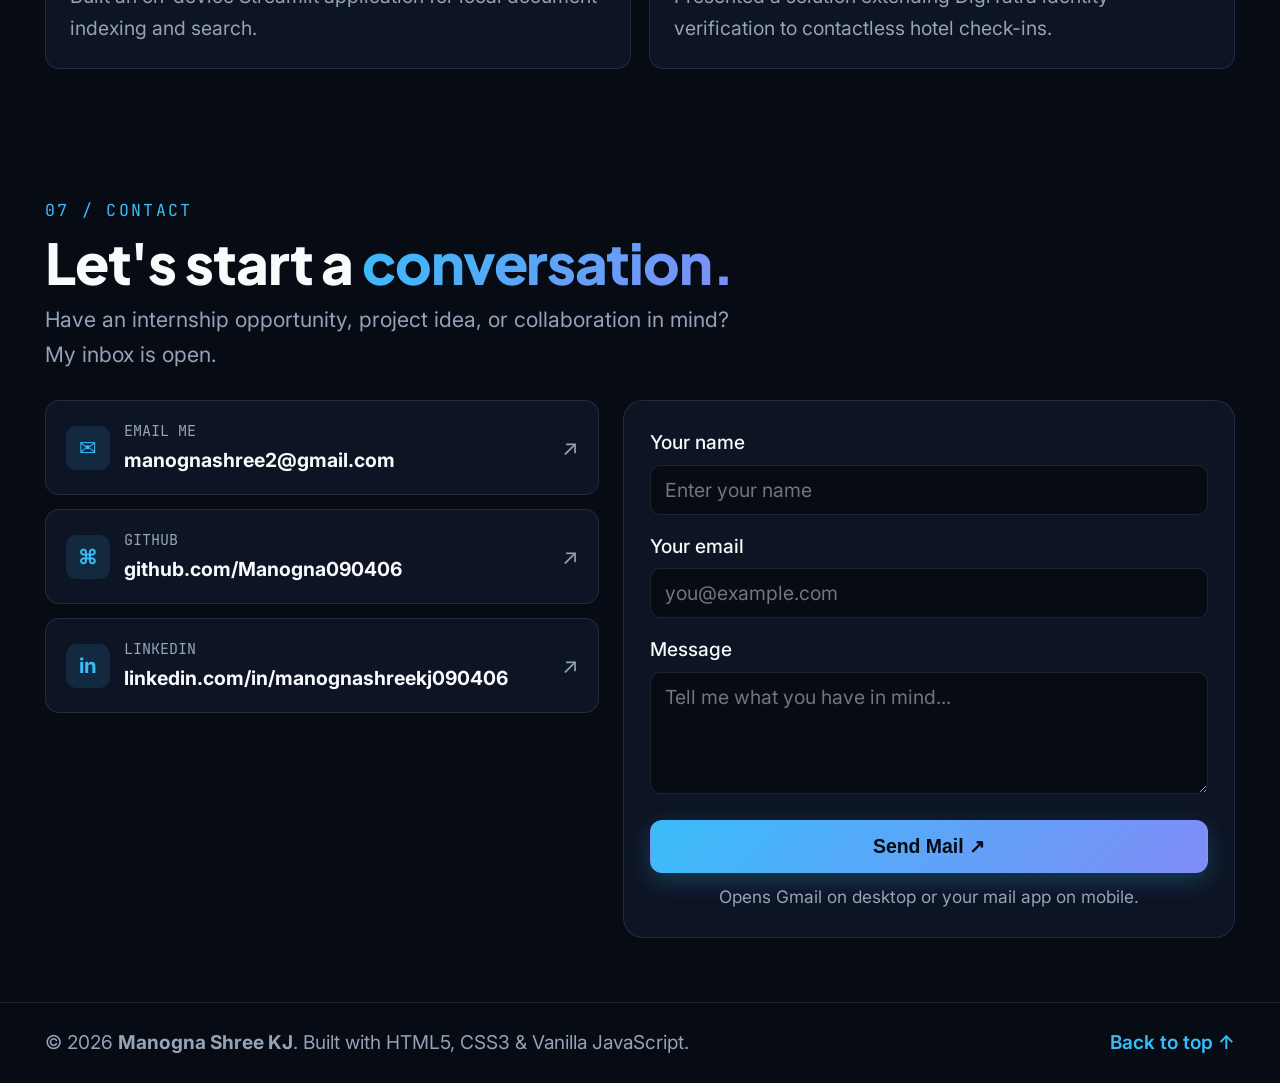
==== commit 4e0c0dae: "Update portfolio layout, typography, and education details" ====
--- a/task-01-portfolio/index.html
+++ b/task-01-portfolio/index.html
@@ -1,424 +1,691 @@
 <!DOCTYPE html>
-<html lang="en">
+<html lang="en" data-theme="dark">
 <head>
   <meta charset="UTF-8" />
   <meta name="viewport" content="width=device-width, initial-scale=1.0" />
-  <title>Manogna Shree K J | Developer Portfolio</title>
+  <title>Manogna Shree KJ | Full-Stack &amp; Software Developer Portfolio</title>
+  <meta name="description" content="Developer portfolio of Manogna Shree K J — 3rd-year B.E. Information Science & Engineering student." />
   <link rel="preconnect" href="https://fonts.googleapis.com" />
   <link rel="preconnect" href="https://fonts.gstatic.com" crossorigin />
-  <link href="https://fonts.googleapis.com/css2?family=Inter:wght@400;500;600;700;800&family=Plus+Jakarta+Sans:wght@600;700;800&display=swap" rel="stylesheet" />
+  <link href="https://fonts.googleapis.com/css2?family=Inter:wght@400;500;600&family=JetBrains+Mono:wght@400;500;600&family=Plus+Jakarta+Sans:wght@600;700;800&display=swap" rel="stylesheet" />
   <link rel="stylesheet" href="styles.css" />
 </head>
 <body>
-  <!-- Header & Smooth Navigation -->
-  <header class="header" id="top">
-    <nav class="nav container" aria-label="Primary Navigation">
-      <a href="#home" class="brand-name">Manogna Shree K J</a>
-
-      <ul class="nav-links" id="navLinks">
-        <li><a href="#home">Home</a></li>
-        <li><a href="#achievements">Achievements</a></li>
-        <li><a href="#skills">Skills</a></li>
-        <li><a href="#projects">Projects</a></li>
-        <li><a href="#contact">Contact</a></li>
-      </ul>
-
-      <div class="nav-controls">
-        <button id="themeToggle" class="theme-toggle" type="button" aria-label="Toggle dark or light theme" title="Toggle Dark/Light Theme">
-          <span id="themeIcon">🌙</span>
+  <div class="bg-orb orb-1" aria-hidden="true"></div>
+  <div class="bg-orb orb-2" aria-hidden="true"></div>
+
+  <!-- Header & Navigation -->
+  <header class="site-header" id="top">
+    <div class="container nav-container">
+      <a href="#home" class="brand" aria-label="Manogna Shree KJ Home">
+        <span class="brand-badge">MS</span>
+        <span class="brand-text">Manogna Shree KJ</span>
+      </a>
+
+      <nav class="nav-menu" id="nav-menu" aria-label="Primary Navigation">
+        <a href="#home" class="nav-link active">Home</a>
+        <a href="#about" class="nav-link">About</a>
+        <a href="#skills" class="nav-link">Skills</a>
+        <a href="#projects" class="nav-link">Projects</a>
+        <a href="#education" class="nav-link">Education</a>
+        <a href="#certifications" class="nav-link">Certifications</a>
+        <a href="#volunteering" class="nav-link">Volunteering</a>
+        <a href="#contact" class="nav-link">Contact</a>
+      </nav>
+
+      <div class="nav-actions">
+        <button type="button" class="icon-btn" id="theme-toggle" aria-label="Toggle color theme" title="Toggle Dark/Light Theme">
+          <svg class="icon-sun" viewBox="0 0 24 24" fill="none" stroke="currentColor" stroke-width="2">
+            <circle cx="12" cy="12" r="4"></circle>
+            <path d="M12 2v2M12 20v2M4.93 4.93l1.41 1.41M17.66 17.66l1.41 1.41M2 12h2M20 12h2M6.34 17.66l-1.41 1.41M19.07 4.93l-1.41 1.41"></path>
+          </svg>
+          <svg class="icon-moon" viewBox="0 0 24 24" fill="none" stroke="currentColor" stroke-width="2">
+            <path d="M21 12.79A9 9 0 1 1 11.21 3 7 7 0 0 0 21 12.79z"></path>
+          </svg>
         </button>
-        <button id="hamburgerBtn" class="hamburger-btn" type="button" aria-label="Toggle navigation menu" aria-expanded="false" aria-controls="navLinks">
-          <span></span>
-          <span></span>
-          <span></span>
+
+        <a href="#contact" class="btn btn-sm btn-outline nav-cta">Let's talk ↗</a>
+
+        <button type="button" class="icon-btn mobile-toggle" id="mobile-toggle" aria-label="Open menu" aria-expanded="false" aria-controls="nav-menu">
+          <svg viewBox="0 0 24 24" fill="none" stroke="currentColor" stroke-width="2">
+            <line x1="3" y1="7" x2="21" y2="7"></line>
+            <line x1="3" y1="12" x2="21" y2="12"></line>
+            <line x1="3" y1="17" x2="21" y2="17"></line>
+          </svg>
         </button>
       </div>
-    </nav>
+    </div>
   </header>
 
   <main>
-    <!-- 1. Home Section -->
-    <section id="home" class="section home-section container">
-      <div class="home-split">
-        <div class="home-main">
-          <span class="hero-badge">Open to Software &amp; Full-Stack Engineering Internships</span>
-          <h1 class="hero-headline hero-headline--single">
-            Hi, I am <span class="gradient-name gradient-name--nowrap">Manogna Shree K J</span>.
-          </h1>
-          <p class="hero-subtext">
-            Crafting scalable web &amp; data systems as an Information Science &amp; Engineering undergraduate—combining Java, Spring Boot, SQL &amp; NoSQL databases, real-time monitoring interfaces, and AI-enabled workflows.
+    <!-- Hero Section -->
+    <section class="hero section" id="home">
+      <div class="container hero-grid">
+        <div class="hero-content">
+          <div class="status-pill">
+            <span class="pulse-dot"></span>
+            3RD YEAR ENGINEERING • OPEN TO OPPORTUNITIES
+          </div>
+
+          <p class="hero-intro">Hello, I'm</p>
+          <h1 class="hero-title">Manogna <span class="gradient-text">Shree K J</span></h1>
+          <h2 class="hero-subtitle">3rd-Year B.E. Information Science &amp; Engineering Student</h2>
+
+          <p class="hero-description">
+            Full-Stack &amp; Backend Developer building structured web applications, Spring Boot services, database-driven systems, and clean interfaces.
           </p>
-          <div class="hero-cta">
-            <a href="#projects" class="btn btn-primary">Explore Projects</a>
-            <a href="#achievements" class="btn btn-secondary">Achievements</a>
-            <a href="https://mail.google.com/mail/?view=cm&fs=1&to=manognashree2@gmail.com" target="_blank" rel="noopener noreferrer" class="btn btn-secondary">Mail Me</a>
-          </div>
-        </div>
-
-        <!-- Beside Overview Card -->
-        <aside class="card profile-side-box" aria-label="Developer Overview Card">
-          <div class="profile-box-header">
-            <span class="status-dot"></span>
-            <span class="profile-box-tag">Internship Profile</span>
-          </div>
-          <h2 class="profile-box-name">Manogna Shree K J</h2>
-          <p class="profile-box-role">B.E. ISE Undergraduate &bull; Full-Stack, Backend &amp; DBMS</p>
-          <p class="profile-box-message">
-            &ldquo;Welcome! I am Manogna Shree K J—a dedicated builder who loves turning structured backend logic, database design, and responsive frontend craft into reliable software. I am excited to learn fast, collaborate closely, and add real value to your engineering team.&rdquo;
-          </p>
-          <div class="profile-box-meta">
-            <div>
-              <strong>8.65</strong>
-              <span>CGPA</span>
-            </div>
-            <div>
-              <strong>8</strong>
-              <span>Projects</span>
-            </div>
-            <div>
-              <strong>Bengaluru</strong>
-              <span>India</span>
-            </div>
-          </div>
-        </aside>
-      </div>
-    </section>
-
-    <!-- 2. Education & Achievements Section -->
-    <section id="achievements" class="section container">
-      <div class="section-head">
-        <span class="eyebrow">Resume Credentials &amp; Milestones</span>
-        <h2>Education &amp; Achievements</h2>
-      </div>
-
-      <div class="resume-layout">
-        <article class="card">
-          <h3>Education</h3>
-          <ul class="edu-list">
-            <li>
+
+          <div class="hero-buttons">
+            <a href="#projects" class="btn btn-primary">Explore my work ↗</a>
+            <a href="#about" class="btn btn-secondary">More about me ↓</a>
+          </div>
+
+          <div class="hero-socials">
+            <a href="https://github.com/Manogna090406" target="_blank" rel="noopener noreferrer">GitHub ↗</a>
+            <a href="https://www.linkedin.com/in/manognashreekj090406" target="_blank" rel="noopener noreferrer">LinkedIn ↗</a>
+            <a href="mailto:manognashree2@gmail.com" id="hero-email-link">Email ↗</a>
+          </div>
+        </div>
+
+        <!-- Floating Developer Card -->
+        <div class="hero-visual">
+          <div class="orbit-ring ring-outer" aria-hidden="true"></div>
+          <div class="orbit-ring ring-inner" aria-hidden="true"></div>
+
+          <div class="floating-badge badge-top">✦ Always learning</div>
+
+          <article class="dev-window">
+            <div class="window-bar">
+              <div class="window-dots">
+                <span class="dot red"></span>
+                <span class="dot yellow"></span>
+                <span class="dot green"></span>
+              </div>
+              <span class="window-label">developer.profile</span>
+            </div>
+
+            <div class="window-body">
+              <div class="avatar-monogram">MS</div>
+              <h3 class="window-name">Manogna Shree KJ</h3>
+              <p class="window-role">3rd-Year ISE • Full-Stack &amp; Backend Developer</p>
+
+              <div class="window-tags">
+                <span>Java 21 &amp; Spring Boot</span>
+                <span>SQL / NoSQL</span>
+                <span>Web &amp; UI Craft</span>
+              </div>
+            </div>
+          </article>
+
+          <div class="floating-badge badge-bottom">
+            <span class="pulse-dot"></span> Available for opportunities
+          </div>
+        </div>
+      </div>
+
+      <a href="#about" class="scroll-cue">SCROLL TO EXPLORE ↓</a>
+    </section>
+
+    <!-- 01 / ABOUT -->
+    <section class="section" id="about">
+      <div class="container">
+        <div class="section-header">
+          <span class="section-eyebrow">01 / ABOUT</span>
+          <h2 class="section-title">A little about <span class="gradient-text">me.</span></h2>
+        </div>
+
+        <div class="about-grid">
+          <div class="about-story">
+            <p class="lead-text">
+              I'm <strong>Manogna Shree K J</strong>, a 3rd-year Information Science &amp; Engineering undergraduate at <strong>HNN College of Engineering</strong> who enjoys turning structured backend logic, database design, and clean frontend code into dependable software.
+            </p>
+            <p class="muted-text">
+              I've built multi-module Spring Boot applications, real-time dashboards, database-backed systems, and hackathon prototypes across Smart India Hackathon 2026, the Snapdragon AI Challenge, and an IIM Bangalore case presentation.
+            </p>
+            <a href="#contact" class="inline-link">Get in touch ↗</a>
+          </div>
+
+          <div class="about-pillars">
+            <article class="pillar-card">
+              <div class="pillar-icon">⌘</div>
+              <div>
+                <h3>My Focus</h3>
+                <p>Full-stack web development, Java 21 / Spring Boot APIs, relational &amp; NoSQL databases, and clean UI engineering.</p>
+              </div>
+            </article>
+
+            <article class="pillar-card">
+              <div class="pillar-icon">◎</div>
+              <div>
+                <h3>My Approach</h3>
+                <p>Iterate rigorously, test edge cases thoroughly, and keep code modular and maintainable.</p>
+              </div>
+            </article>
+
+            <article class="pillar-card">
+              <div class="pillar-icon">↗</div>
+              <div>
+                <h3>My Goal</h3>
+                <p>Grow into a reliable software engineer delivering practical, high-impact products.</p>
+              </div>
+            </article>
+          </div>
+        </div>
+      </div>
+    </section>
+
+    <!-- 02 / SKILLS -->
+    <section class="section" id="skills">
+      <div class="container">
+        <div class="section-header">
+          <span class="section-eyebrow">02 / SKILLS</span>
+          <h2 class="section-title">Tools I work <span class="gradient-text">with.</span></h2>
+          <p class="section-desc">Core technologies I use across backend services, responsive frontends, databases, and developer tooling.</p>
+        </div>
+
+        <div class="skills-grid">
+          <article class="skill-card">
+            <div class="skill-badge badge-java">J21</div>
+            <h3>Java &amp; Spring Boot</h3>
+            <p>Java 21/25, Spring Boot, REST APIs, SSE, WebSockets, Microservices</p>
+          </article>
+
+          <article class="skill-card">
+            <div class="skill-badge badge-web">UI</div>
+            <h3>HTML5, CSS3 &amp; JavaScript</h3>
+            <p>Semantic HTML, CSS Grid/Flexbox, ES6+, React.js, Thymeleaf</p>
+          </article>
+
+          <article class="skill-card">
+            <div class="skill-badge badge-py">Py</div>
+            <h3>Python &amp; Problem Solving</h3>
+            <p>Python 3.12, Streamlit, Scikit-learn, PCA, SHAP, DSA</p>
+          </article>
+
+          <article class="skill-card">
+            <div class="skill-badge badge-db">DB</div>
+            <h3>SQL &amp; NoSQL Databases</h3>
+            <p>MySQL, PostgreSQL, MongoDB, JDBC, Triggers, Stored Procedures</p>
+          </article>
+
+          <article class="skill-card">
+            <div class="skill-badge badge-ai">AI</div>
+            <h3>AI &amp; Security Tooling</h3>
+            <p>LangChain4j, Ollama, Deep Java Library (DJL), Apache PDFBox, Pcap4J, Weka</p>
+          </article>
+
+          <article class="skill-card">
+            <div class="skill-badge badge-git">Git</div>
+            <h3>Developer Workflow</h3>
+            <p>Git, GitHub, Maven, Eclipse, VS Code, Vercel</p>
+          </article>
+        </div>
+      </div>
+    </section>
+
+    <!-- 03 / PROJECTS -->
+    <section class="section" id="projects">
+      <div class="container">
+        <div class="section-header-row">
+          <div>
+            <span class="section-eyebrow">03 / PROJECTS</span>
+            <h2 class="section-title">Things I've been <span class="gradient-text">building.</span></h2>
+          </div>
+
+          <div class="filter-bar" role="tablist" aria-label="Filter projects">
+            <button type="button" class="filter-btn active" data-filter="all">All (8)</button>
+            <button type="button" class="filter-btn" data-filter="fullstack">Java &amp; Full-Stack</button>
+            <button type="button" class="filter-btn" data-filter="ai">AI &amp; Security</button>
+            <button type="button" class="filter-btn" data-filter="data">Data &amp; Systems</button>
+          </div>
+        </div>
+
+        <div class="projects-grid">
+          <article class="project-card" data-category="fullstack">
+            <div class="project-art">
+              <svg viewBox="0 0 360 150" fill="none" xmlns="http://www.w3.org/2000/svg" aria-hidden="true">
+                <rect width="360" height="150" fill="url(#g1)" />
+                <rect x="28" y="68" width="76" height="58" rx="6" fill="#0f172a" stroke="#38bdf8" stroke-opacity="0.5" />
+                <polygon points="28,68 52,50 52,68 78,50 78,68 104,50 104,68" fill="#1e293b" stroke="#38bdf8" stroke-opacity="0.5" />
+                <rect x="132" y="34" width="200" height="92" rx="10" fill="#090f1d" stroke="#38bdf8" stroke-opacity="0.4" />
+                <rect x="148" y="88" width="18" height="24" rx="3" fill="#38bdf8" />
+                <rect x="174" y="72" width="18" height="40" rx="3" fill="#60a5fa" />
+                <rect x="200" y="58" width="18" height="54" rx="3" fill="#818cf8" />
+                <rect x="226" y="48" width="18" height="64" rx="3" fill="#34d399" />
+                <polyline points="256,94 276,74 294,82 316,52" stroke="#38bdf8" stroke-width="3" stroke-linecap="round" stroke-linejoin="round" />
+                <circle cx="316" cy="52" r="5" fill="#22c55e" />
+                <defs>
+                  <linearGradient id="g1" x1="0" y1="0" x2="360" y2="150" gradientUnits="userSpaceOnUse">
+                    <stop stop-color="#0b192c" />
+                    <stop offset="1" stop-color="#172554" />
+                  </linearGradient>
+                </defs>
+              </svg>
+            </div>
+            <div class="project-body">
+              <div class="project-meta">
+                <span class="project-type">FULL-STACK</span>
+                <span class="project-stack-mini">Java • Spring Boot • SSE • MySQL</span>
+              </div>
+              <h3>Factory Dashboard System</h3>
+              <p>Real-time manufacturing telemetry and workstation tracking system powered by Spring Boot REST APIs, Server-Sent Events, and MySQL.</p>
+              <div class="project-tags">
+                <span>Java</span><span>Spring Boot</span><span>SSE</span><span>MySQL</span>
+              </div>
+            </div>
+          </article>
+
+          <article class="project-card" data-category="ai">
+            <div class="project-art">
+              <svg viewBox="0 0 360 150" fill="none" xmlns="http://www.w3.org/2000/svg" aria-hidden="true">
+                <rect width="360" height="150" fill="url(#g2)" />
+                <rect x="34" y="28" width="84" height="96" rx="8" fill="#111827" stroke="#a78bfa" stroke-opacity="0.55" />
+                <line x1="50" y1="50" x2="102" y2="50" stroke="#c4b5fd" stroke-width="3" stroke-linecap="round" />
+                <line x1="50" y1="66" x2="94" y2="66" stroke="#818cf8" stroke-width="2.5" stroke-linecap="round" />
+                <line x1="50" y1="80" x2="98" y2="80" stroke="#64748b" stroke-width="2.5" stroke-linecap="round" />
+                <line x1="50" y1="94" x2="82" y2="94" stroke="#64748b" stroke-width="2.5" stroke-linecap="round" />
+                <circle cx="235" cy="75" r="38" fill="#1e1b4b" stroke="#c084fc" stroke-opacity="0.65" />
+                <circle cx="235" cy="75" r="14" fill="#a855f7" fill-opacity="0.35" stroke="#e879f9" />
+                <line x1="118" y1="75" x2="197" y2="75" stroke="#c084fc" stroke-dasharray="4 4" stroke-width="2" />
+                <circle cx="272" cy="44" r="6" fill="#38bdf8" />
+                <circle cx="288" cy="96" r="6" fill="#34d399" />
+                <defs>
+                  <linearGradient id="g2" x1="0" y1="0" x2="360" y2="150" gradientUnits="userSpaceOnUse">
+                    <stop stop-color="#17112e" />
+                    <stop offset="1" stop-color="#311042" />
+                  </linearGradient>
+                </defs>
+              </svg>
+            </div>
+            <div class="project-body">
+              <div class="project-meta">
+                <span class="project-type">MULTI-AGENT AI</span>
+                <span class="project-stack-mini">Java 21 • LangChain4j • Ollama</span>
+              </div>
+              <h3>Research Assistant AI</h3>
+              <p>Multi-agent scientific paper analyzer built with Spring Boot 3.3.4, WebSockets, LangChain4j Ollama, Apache PDFBox, and Deep Java Library.</p>
+              <div class="project-tags">
+                <span>Java 21</span><span>LangChain4j</span><span>Ollama</span><span>WebSockets</span>
+              </div>
+            </div>
+          </article>
+
+          <article class="project-card" data-category="fullstack">
+            <div class="project-art">
+              <svg viewBox="0 0 360 150" fill="none" xmlns="http://www.w3.org/2000/svg" aria-hidden="true">
+                <rect width="360" height="150" fill="url(#g3)" />
+                <rect x="28" y="54" width="114" height="46" rx="10" fill="#f8fafc" />
+                <rect x="106" y="62" width="26" height="18" rx="3" fill="#0ea5e9" />
+                <path d="M62 67V87M52 77H72" stroke="#ef4444" stroke-width="5" stroke-linecap="round" />
+                <circle cx="54" cy="102" r="8" fill="#0f172a" />
+                <circle cx="122" cy="102" r="8" fill="#0f172a" />
+                <path d="M162 76C174 62 174 90 162 76ZM178 76C196 54 196 98 178 76Z" stroke="#34d399" stroke-width="2.5" stroke-linecap="round" />
+                <rect x="234" y="34" width="44" height="82" rx="10" fill="#090f1d" stroke="#475569" />
+                <circle cx="256" cy="54" r="9" fill="#22c55e" />
+                <circle cx="256" cy="75" r="9" fill="#334155" />
+                <circle cx="256" cy="96" r="9" fill="#334155" />
+                <defs>
+                  <linearGradient id="g3" x1="0" y1="0" x2="360" y2="150" gradientUnits="userSpaceOnUse">
+                    <stop stop-color="#062826" />
+                    <stop offset="1" stop-color="#0f3d3e" />
+                  </linearGradient>
+                </defs>
+              </svg>
+            </div>
+            <div class="project-body">
+              <div class="project-meta">
+                <span class="project-type">MICROSERVICES</span>
+                <span class="project-stack-mini">Java 21 • Spring Boot • DSP • V2X</span>
+              </div>
+              <h3>ResQFlow Emergency Signal Preemption</h3>
+              <p>Intelligent ambulance siren detection and traffic signal preemption platform combining acoustic DSP, V2X messaging, and audit logging.</p>
+              <div class="project-tags">
+                <span>Java 21</span><span>Spring Boot</span><span>DSP</span><span>UI Design</span>
+              </div>
+            </div>
+          </article>
+
+          <article class="project-card" data-category="ai">
+            <div class="project-art">
+              <svg viewBox="0 0 360 150" fill="none" xmlns="http://www.w3.org/2000/svg" aria-hidden="true">
+                <rect width="360" height="150" fill="url(#g4)" />
+                <path d="M90 28L126 42V76C126 101 109 118 90 126C71 118 54 101 54 76V42L90 28Z" fill="#1e1b4b" stroke="#38bdf8" stroke-width="2.5" />
+                <path d="M77 77L86 86L105 65" stroke="#34d399" stroke-width="3.5" stroke-linecap="round" stroke-linejoin="round" />
+                <rect x="164" y="38" width="160" height="74" rx="10" fill="#090f1d" stroke="#818cf8" stroke-opacity="0.45" />
+                <polyline points="178,86 204,64 228,80 256,48 286,70 308,56" stroke="#38bdf8" stroke-width="2.5" stroke-linecap="round" stroke-linejoin="round" />
+                <defs>
+                  <linearGradient id="g4" x1="0" y1="0" x2="360" y2="150" gradientUnits="userSpaceOnUse">
+                    <stop stop-color="#131636" />
+                    <stop offset="1" stop-color="#281647" />
+                  </linearGradient>
+                </defs>
+              </svg>
+            </div>
+            <div class="project-body">
+              <div class="project-meta">
+                <span class="project-type">SIH 2026 • SECURITY</span>
+                <span class="project-stack-mini">Java • Pcap4J • Weka • PostgreSQL</span>
+              </div>
+              <h3>ORACLE Passive IPsec VPN Analyzer</h3>
+              <p>AI-powered passive network packet inspection and IPsec protocol security assessment framework developed for Smart India Hackathon 2026.</p>
+              <div class="project-tags">
+                <span>Pcap4J</span><span>Spring Boot</span><span>Weka ML</span><span>PostgreSQL</span>
+              </div>
+            </div>
+          </article>
+
+          <article class="project-card" data-category="data">
+            <div class="project-art">
+              <svg viewBox="0 0 360 150" fill="none" xmlns="http://www.w3.org/2000/svg" aria-hidden="true">
+                <rect width="360" height="150" fill="url(#g5)" />
+                <polygon points="105,28 46,56 164,56" fill="#1e3a8a" stroke="#60a5fa" stroke-width="2" />
+                <rect x="56" y="58" width="16" height="54" fill="#3b82f6" fill-opacity="0.7" />
+                <rect x="97" y="58" width="16" height="54" fill="#3b82f6" fill-opacity="0.7" />
+                <rect x="138" y="58" width="16" height="54" fill="#3b82f6" fill-opacity="0.7" />
+                <rect x="42" y="112" width="126" height="10" rx="3" fill="#60a5fa" />
+                <rect x="196" y="44" width="124" height="72" rx="10" fill="#0f172a" stroke="#38bdf8" stroke-opacity="0.5" />
+                <rect x="210" y="60" width="28" height="20" rx="4" fill="#f59e0b" fill-opacity="0.8" />
+                <line x1="210" y1="96" x2="296" y2="96" stroke="#94a3b8" stroke-width="3" stroke-linecap="round" />
+                <defs>
+                  <linearGradient id="g5" x1="0" y1="0" x2="360" y2="150" gradientUnits="userSpaceOnUse">
+                    <stop stop-color="#0d1b3e" />
+                    <stop offset="1" stop-color="#1e293b" />
+                  </linearGradient>
+                </defs>
+              </svg>
+            </div>
+            <div class="project-body">
+              <div class="project-meta">
+                <span class="project-type">BACKEND SYSTEM</span>
+                <span class="project-stack-mini">Java • OOP • JDBC • SQL</span>
+              </div>
+              <h3>Banking Management System</h3>
+              <p>End-to-end banking operations application supporting account lifecycle, transactional integrity, balance auditing, and relational persistence.</p>
+              <div class="project-tags">
+                <span>Java</span><span>OOP</span><span>JDBC</span><span>SQL</span>
+              </div>
+            </div>
+          </article>
+
+          <article class="project-card" data-category="data">
+            <div class="project-art">
+              <svg viewBox="0 0 360 150" fill="none" xmlns="http://www.w3.org/2000/svg" aria-hidden="true">
+                <rect width="360" height="150" fill="url(#g6)" />
+                <ellipse cx="104" cy="48" rx="44" ry="12" fill="#1e293b" stroke="#f472b6" />
+                <path d="M60 48V102C60 108.6 79.7 114 104 114C128.3 114 148 108.6 148 102V48" stroke="#f472b6" />
+                <ellipse cx="104" cy="76" rx="44" ry="12" stroke="#f472b6" stroke-opacity="0.5" />
+                <circle cx="242" cy="72" r="28" stroke="#fb7185" stroke-width="4" fill="#2a0d1c" />
+                <line x1="262" y1="92" x2="288" y2="118" stroke="#fb7185" stroke-width="5" stroke-linecap="round" />
+                <circle cx="242" cy="72" r="7" fill="#f43f5e" />
+                <defs>
+                  <linearGradient id="g6" x1="0" y1="0" x2="360" y2="150" gradientUnits="userSpaceOnUse">
+                    <stop stop-color="#260c1a" />
+                    <stop offset="1" stop-color="#3b122b" />
+                  </linearGradient>
+                </defs>
+              </svg>
+            </div>
+            <div class="project-body">
+              <div class="project-meta">
+                <span class="project-type">DATABASE ENGINE</span>
+                <span class="project-stack-mini">SQL • Triggers • Stored Procs</span>
+              </div>
+              <h3>DBMS Fraud Detection System</h3>
+              <p>Automated transaction anomaly monitoring utilizing database triggers, stored procedures, audit trails, and Python analytical scripts.</p>
+              <div class="project-tags">
+                <span>SQL</span><span>Triggers</span><span>Stored Procedures</span><span>Python</span>
+              </div>
+            </div>
+          </article>
+
+          <article class="project-card" data-category="ai">
+            <div class="project-art">
+              <svg viewBox="0 0 360 150" fill="none" xmlns="http://www.w3.org/2000/svg" aria-hidden="true">
+                <rect width="360" height="150" fill="url(#g7)" />
+                <rect x="132" y="34" width="96" height="82" rx="12" fill="#090f1d" stroke="#38bdf8" stroke-width="2" />
+                <rect x="150" y="52" width="60" height="46" rx="6" fill="#1e293b" />
+                <path d="M174 64L165 76H180L172 88" stroke="#38bdf8" stroke-width="2.5" stroke-linecap="round" stroke-linejoin="round" />
+                <line x1="152" y1="22" x2="152" y2="34" stroke="#94a3b8" stroke-width="2.5" />
+                <line x1="180" y1="22" x2="180" y2="34" stroke="#94a3b8" stroke-width="2.5" />
+                <line x1="208" y1="22" x2="208" y2="34" stroke="#94a3b8" stroke-width="2.5" />
+                <line x1="152" y1="116" x2="152" y2="128" stroke="#94a3b8" stroke-width="2.5" />
+                <line x1="180" y1="116" x2="180" y2="128" stroke="#94a3b8" stroke-width="2.5" />
+                <line x1="208" y1="116" x2="208" y2="128" stroke="#94a3b8" stroke-width="2.5" />
+                <defs>
+                  <linearGradient id="g7" x1="0" y1="0" x2="360" y2="150" gradientUnits="userSpaceOnUse">
+                    <stop stop-color="#091e2c" />
+                    <stop offset="1" stop-color="#102a43" />
+                  </linearGradient>
+                </defs>
+              </svg>
+            </div>
+            <div class="project-body">
+              <div class="project-meta">
+                <span class="project-type">SNAPDRAGON AI</span>
+                <span class="project-stack-mini">Python 3.12 • Streamlit</span>
+              </div>
+              <h3>Snapdragon AI Local Document Indexer</h3>
+              <p>Privacy-first local document indexing and semantic retrieval interface built for the Snapdragon AI Challenge.</p>
+              <div class="project-tags">
+                <span>Python 3.12</span><span>Streamlit</span><span>Local AI</span>
+              </div>
+            </div>
+          </article>
+
+          <article class="project-card" data-category="data">
+            <div class="project-art">
+              <svg viewBox="0 0 360 150" fill="none" xmlns="http://www.w3.org/2000/svg" aria-hidden="true">
+                <rect width="360" height="150" fill="url(#g8)" />
+                <path d="M52 96L146 66L122 44L134 40L168 62L218 46C228 43 236 47 238 53C240 59 233 66 222 70L74 114L52 96Z" fill="#38bdf8" fill-opacity="0.85" />
+                <rect x="252" y="34" width="68" height="82" rx="8" fill="#0f172a" stroke="#818cf8" stroke-opacity="0.6" />
+                <circle cx="286" cy="64" r="10" stroke="#34d399" stroke-width="2.5" />
+                <path d="M270 94C272 84 300 84 302 94" stroke="#34d399" stroke-width="2.5" stroke-linecap="round" />
+                <defs>
+                  <linearGradient id="g8" x1="0" y1="0" x2="360" y2="150" gradientUnits="userSpaceOnUse">
+                    <stop stop-color="#111838" />
+                    <stop offset="1" stop-color="#1d3557" />
+                  </linearGradient>
+                </defs>
+              </svg>
+            </div>
+            <div class="project-body">
+              <div class="project-meta">
+                <span class="project-type">IIM BANGALORE CASE</span>
+                <span class="project-stack-mini">Identity Flow • System Design</span>
+              </div>
+              <h3>DigiYatra Contactless Hotel Check-In</h3>
+              <p>Decentralized verifiable-credential architecture extending DigiYatra facial identity verification to seamless hotel check-ins.</p>
+              <div class="project-tags">
+                <span>System Design</span><span>Identity API</span><span>Product Strategy</span>
+              </div>
+            </div>
+          </article>
+        </div>
+      </div>
+    </section>
+
+    <!-- 04 / EDUCATION -->
+    <section class="section" id="education">
+      <div class="container">
+        <div class="section-header">
+          <span class="section-eyebrow">04 / EDUCATION</span>
+          <h2 class="section-title">Academic <span class="gradient-text">journey.</span></h2>
+        </div>
+
+        <div class="edu-timeline">
+          <article class="edu-card">
+            <div class="edu-top">
+              <div>
+                <h3>HNN College of Engineering</h3>
+                <p class="edu-degree">3rd-Year B.E. in Information Science &amp; Engineering (VTU)</p>
+              </div>
+              <span class="edu-badge">CGPA: 8.65 (till 2nd year / 4th sem)</span>
+            </div>
+            <p class="edu-meta">2024 – 2028</p>
+          </article>
+
+          <div class="edu-split">
+            <article class="edu-card">
               <div class="edu-top">
-                <strong>HNN College of Engineering</strong>
-                <span class="period">Sep 2024 – Jun 2028</span>
-              </div>
-              <p>B.E. in Information Science and Engineering &bull; <strong>8.65 CGPA</strong> (till 4th sem) &bull; Bengaluru, Karnataka</p>
-            </li>
-            <li>
+                <div>
+                  <h3>RK Vision PU College</h3>
+                  <p class="edu-degree">Pre-University Education (Class XII — Science)</p>
+                </div>
+                <span class="edu-badge">92.6%</span>
+              </div>
+              <p class="edu-meta">Higher Secondary Education • Scored 92.6%</p>
+            </article>
+
+            <article class="edu-card">
               <div class="edu-top">
-                <strong>RK Vision PU College</strong>
-                <span class="period">2022 – 2024</span>
-              </div>
-              <p>PUC &bull; <strong>93.67%</strong> &bull; Chintamani, Karnataka</p>
-            </li>
-            <li>
-              <div class="edu-top">
-                <strong>Nalanda Vidhya Mandira</strong>
-                <span class="period">2022</span>
-              </div>
-              <p>10th Grade &bull; <strong>92.64%</strong> &bull; Chintamani, Karnataka</p>
-            </li>
-          </ul>
-        </article>
-
-        <aside class="card">
-          <h3>Hackathons, Competitions, Events &amp; Interests</h3>
-          <ul class="credential-bullets">
-            <li><strong>Smart India Hackathon (SIH) 2026:</strong> Built an AI-powered IPsec VPN protocol analysis framework under the Blockchain &amp; Cybersecurity theme.</li>
-            <li><strong>Snapdragon AI Challenge:</strong> Developed a local Python &amp; Streamlit document-indexing application.</li>
-            <li><strong>IIM Bangalore Case Competition:</strong> Proposed a service architecture extending DigiYatra facial authentication to contactless hotel check-ins.</li>
-            <li><strong>Hackathon &amp; Workshop:</strong> Participated in a Christ University hackathon and attended a technical workshop at IIIT Kottayam.</li>
-            <li><strong>Certifications &amp; Coding:</strong> AI Fundamentals &amp; Job Essentials Certificate; active problem solving on LeetCode, GeeksforGeeks &amp; Unstop.</li>
-            <li><strong>Athletics:</strong> Kabaddi player &amp; Athletics.</li>
-          </ul>
-          <div class="resume-actions">
-            <a href="https://www.linkedin.com/in/manognashreekj090406" target="_blank" rel="noopener noreferrer" class="btn btn-primary btn-sm">
-              LinkedIn Profile
+                <div>
+                  <h3>Nalanda Vidhya Mandira</h3>
+                  <p class="edu-degree">Secondary School Education (Class X)</p>
+                </div>
+                <span class="edu-badge">8th LIC Award • 100%</span>
+              </div>
+              <p class="edu-meta"><strong>Achievements:</strong> LIC Award in 8th for scoring 100%</p>
+            </article>
+          </div>
+        </div>
+      </div>
+    </section>
+
+    <!-- 05 / CERTIFICATIONS -->
+    <section class="section" id="certifications">
+      <div class="container">
+        <div class="section-header">
+          <span class="section-eyebrow">05 / CERTIFICATIONS</span>
+          <h2 class="section-title">Credentials &amp; <span class="gradient-text">training.</span></h2>
+        </div>
+
+        <div class="cards-grid-2">
+          <article class="info-card">
+            <span class="card-tag">COURSEWORK &amp; MINOR</span>
+            <h3>VTU Engineering &amp; Minor Degree Track</h3>
+            <p>Core computer science, database systems, software engineering, and minor degree coursework.</p>
+          </article>
+
+          <article class="info-card">
+            <span class="card-tag">BACKEND &amp; AI</span>
+            <h3>Java, Spring Boot &amp; Applied AI</h3>
+            <p>Practical experience with Java 21, Spring Boot, SQL/NoSQL databases, and AI-assisted workflows.</p>
+          </article>
+
+          <article class="info-card">
+            <span class="card-tag">COMPETITIVE PROGRAMMING</span>
+            <h3>Algorithms &amp; Problem Solving</h3>
+            <p>Consistent practice across data structures, algorithms, and debugging in Java and Python.</p>
+          </article>
+        </div>
+      </div>
+    </section>
+
+    <!-- 06 / VOLUNTEERING -->
+    <section class="section" id="volunteering">
+      <div class="container">
+        <div class="section-header">
+          <span class="section-eyebrow">06 / VOLUNTEERING</span>
+          <h2 class="section-title">Volunteering &amp; <span class="gradient-text">highlights.</span></h2>
+        </div>
+
+        <div class="cards-grid-2">
+          <article class="info-card">
+            <span class="card-tag">VOLUNTEERING</span>
+            <h3>Alumni Association Volunteering</h3>
+            <p>Actively volunteering with the alumni association to support student-alumni mentorship, outreach, and community initiatives.</p>
+          </article>
+
+          <article class="info-card">
+            <span class="card-tag">HACKATHON</span>
+            <h3>Smart India Hackathon (SIH) 2026</h3>
+            <p>Collaborated on ORACLE, an AI-powered passive IPsec VPN protocol analyzer and security assessment framework.</p>
+          </article>
+
+          <article class="info-card">
+            <span class="card-tag">AI CHALLENGE</span>
+            <h3>Snapdragon AI Challenge</h3>
+            <p>Built an on-device Streamlit application for local document indexing and search.</p>
+          </article>
+
+          <article class="info-card">
+            <span class="card-tag">CASE COMPETITION</span>
+            <h3>IIM Bangalore Case Presentation</h3>
+            <p>Presented a solution extending DigiYatra identity verification to contactless hotel check-ins.</p>
+          </article>
+        </div>
+      </div>
+    </section>
+
+    <!-- 07 / CONTACT -->
+    <section class="section" id="contact">
+      <div class="container">
+        <div class="section-header">
+          <span class="section-eyebrow">07 / CONTACT</span>
+          <h2 class="section-title">Let's start a <span class="gradient-text">conversation.</span></h2>
+          <p class="section-desc">Have an internship opportunity, project idea, or collaboration in mind? My inbox is open.</p>
+        </div>
+
+        <div class="contact-grid">
+          <div class="contact-links">
+            <a href="mailto:manognashree2@gmail.com" id="contact-email-link" class="contact-item">
+              <div class="contact-icon">✉</div>
+              <div>
+                <span class="contact-label">EMAIL ME</span>
+                <strong>manognashree2@gmail.com</strong>
+              </div>
+              <span class="arrow">↗</span>
             </a>
-            <a href="https://github.com/Manogna090406/Datheon_Full_Stack_Web_Development_Internship" target="_blank" rel="noopener noreferrer" class="btn btn-secondary btn-sm">
-              GitHub Repository
+
+            <a href="https://github.com/Manogna090406" target="_blank" rel="noopener noreferrer" class="contact-item">
+              <div class="contact-icon">⌘</div>
+              <div>
+                <span class="contact-label">GITHUB</span>
+                <strong>github.com/Manogna090406</strong>
+              </div>
+              <span class="arrow">↗</span>
             </a>
-          </div>
-        </aside>
-      </div>
-    </section>
-
-    <!-- 3. Skills Section -->
-    <section id="skills" class="section container">
-      <div class="section-head">
-        <span class="eyebrow">Technical Stack</span>
-        <h2>Skills</h2>
-      </div>
-
-      <div class="skills-grid">
-        <article class="card skill-card">
-          <span class="skill-tag">Languages</span>
-          <h3>Java &amp; Python</h3>
-          <p>Java (JDK 21 / 25), Object-Oriented Programming (OOP), Data Structures &amp; Algorithms (DSA), JDBC, and Python (3.8 / 3.12).</p>
-        </article>
-
-        <article class="card skill-card">
-          <span class="skill-tag">Web &amp; UI</span>
-          <h3>HTML5, CSS3, JS &amp; UI</h3>
-          <p>Semantic HTML5, CSS Grid &amp; Flexbox, responsive media queries, dark/light themes, ES6+ JS, Thymeleaf, and Streamlit.</p>
-        </article>
-
-        <article class="card skill-card">
-          <span class="skill-tag">Backend &amp; Streaming</span>
-          <h3>Spring Boot, REST, SSE &amp; WS</h3>
-          <p>Spring Boot microservices, REST APIs, Server-Sent Events (SSE), WebSockets, Apache Tomcat, and Maven builds.</p>
-        </article>
-
-        <article class="card skill-card">
-          <span class="skill-tag">Databases (DBMS)</span>
-          <h3>MySQL, PostgreSQL &amp; MongoDB</h3>
-          <p>Relational schema design, SQL queries, database triggers, stored procedures, indexing optimization, and NoSQL storage.</p>
-        </article>
-
-        <article class="card skill-card">
-          <span class="skill-tag">AI &amp; Security Tools</span>
-          <h3>LangChain4j, Ollama, DJL &amp; Pcap4J</h3>
-          <p>Local LLM integration, Apache PDFBox, Deep Java Library (DJL), Weka ML, Pcap4J packet inspection, and strongSwan IPsec.</p>
-        </article>
-
-        <article class="card skill-card">
-          <span class="skill-tag">Developer Tools</span>
-          <h3>VS Code, Eclipse, Git &amp; Colab</h3>
-          <p>VS Code, Eclipse IDE, Git Bash, GitHub, Google Colab, and live hosting on GitHub Pages, Vercel, and Netlify.</p>
-        </article>
-      </div>
-    </section>
-
-    <!-- 4. All Projects Section -->
-    <section id="projects" class="section container">
-      <div class="section-head">
-        <span class="eyebrow">Portfolio Proof</span>
-        <h2>Projects</h2>
-      </div>
-
-      <div class="projects-grid">
-        <!-- 1. Banking Management System -->
-        <article class="card project-card">
-          <div class="project-header">
-            <span class="project-badge">FinTech &bull; Java &amp; SQL</span>
-            <span class="project-index">01</span>
-          </div>
-          <h3>Banking Management System</h3>
-          <p class="project-desc">
-            Core banking application managing customer accounts, fund transfers, authentication/authorization, and JDBC-backed transaction persistence.
-          </p>
-          <ul class="stack-list">
-            <li>Java</li>
-            <li>OOP</li>
-            <li>JDBC</li>
-            <li>SQL</li>
-          </ul>
-        </article>
-
-        <!-- 2. Factory Dashboard -->
-        <article class="card project-card">
-          <div class="project-header">
-            <span class="project-badge">Industrial IoT &bull; Spring Boot</span>
-            <span class="project-index">02</span>
-          </div>
-          <h3>Factory Dashboard</h3>
-          <p class="project-desc">
-            Real-time operational dashboard monitoring production workflows, machine telemetry, REST/SSE streams, MySQL data, and automated threshold alerts.
-          </p>
-          <ul class="stack-list">
-            <li>Java</li>
-            <li>Spring Boot</li>
-            <li>REST &amp; SSE</li>
-            <li>MySQL</li>
-          </ul>
-        </article>
-
-        <!-- 3. Fraud Management System -->
-        <article class="card project-card">
-          <div class="project-header">
-            <span class="project-badge">DBMS &amp; Risk &bull; SQL &amp; Python</span>
-            <span class="project-index">03</span>
-          </div>
-          <h3>Fraud Management System</h3>
-          <p class="project-desc">
-            Database-driven fraud detection system using SQL triggers, stored procedures, indexing optimization, and Python analysis to flag risky transactions.
-          </p>
-          <ul class="stack-list">
-            <li>SQL</li>
-            <li>DBMS</li>
-            <li>Triggers &amp; SPs</li>
-            <li>Python</li>
-          </ul>
-        </article>
-
-        <!-- 4. ResQFlow -->
-        <article class="card project-card">
-          <div class="project-header">
-            <span class="project-badge">Smart Mobility &bull; Java 21</span>
-            <span class="project-index">04</span>
-          </div>
-          <h3>ResQFlow</h3>
-          <p class="project-desc">
-            Emergency vehicle siren detection and traffic signal preemption system across multi-module Spring Boot services, serving as Backend &amp; Frontend Designer.
-          </p>
-          <ul class="stack-list">
-            <li>Java 21</li>
-            <li>Spring Boot</li>
-            <li>Microservices</li>
-            <li>DSP &amp; UI</li>
-          </ul>
-        </article>
-
-        <!-- 5. ORACLE VPN Analyzer -->
-        <article class="card project-card">
-          <div class="project-header">
-            <span class="project-badge">SIH 2026 &bull; Cybersecurity</span>
-            <span class="project-index">05</span>
-          </div>
-          <h3>ORACLE VPN Analyzer</h3>
-          <p class="project-desc">
-            Passive, decryption-free AI-powered IPsec VPN protocol analyzer and security assessment framework built for Smart India Hackathon 2026.
-          </p>
-          <ul class="stack-list">
-            <li>Java</li>
-            <li>Spring Boot</li>
-            <li>Pcap4J &amp; Weka</li>
-            <li>PostgreSQL</li>
-          </ul>
-        </article>
-
-        <!-- 6. Research Assistant AI -->
-        <article class="card project-card">
-          <div class="project-header">
-            <span class="project-badge">AI &amp; Web &bull; Spring Boot</span>
-            <span class="project-index">06</span>
-          </div>
-          <h3>Research Assistant AI</h3>
-          <p class="project-desc">
-            Java 21 and Spring Boot 3.3.4 web application with Thymeleaf, WebSockets, LangChain4j Ollama, Apache PDFBox, and DJL for analyzing research papers.
-          </p>
-          <ul class="stack-list">
-            <li>Java 21</li>
-            <li>Spring Boot</li>
-            <li>LangChain4j</li>
-            <li>PDFBox &amp; WS</li>
-          </ul>
-        </article>
-
-        <!-- 7. Snapdragon AI Local Document Indexer -->
-        <article class="card project-card">
-          <div class="project-header">
-            <span class="project-badge">Snapdragon AI &bull; Python</span>
-            <span class="project-index">07</span>
-          </div>
-          <h3>Snapdragon AI Local Indexer</h3>
-          <p class="project-desc">
-            Local document-indexing web application built in Python 3.12 with Streamlit for the Snapdragon AI Challenge.
-          </p>
-          <ul class="stack-list">
-            <li>Python 3.12</li>
-            <li>Streamlit</li>
-            <li>Local AI</li>
-          </ul>
-        </article>
-
-        <!-- 8. DigiYatra Hotel Check-In Architecture -->
-        <article class="card project-card">
-          <div class="project-header">
-            <span class="project-badge">IIM Bangalore &bull; Architecture</span>
-            <span class="project-index">08</span>
-          </div>
-          <h3>DigiYatra Hotel Check-In</h3>
-          <p class="project-desc">
-            Service architecture extending facial authentication workflows to contactless hotel check-ins for an IIM Bangalore case presentation.
-          </p>
-          <ul class="stack-list">
-            <li>Service Design</li>
-            <li>Identity Flow</li>
-            <li>Case Deck</li>
-          </ul>
-        </article>
-      </div>
-    </section>
-
-    <!-- 5. Contact & Direct Mail Section -->
-    <section id="contact" class="section container">
-      <div class="section-head">
-        <span class="eyebrow">Get In Touch</span>
-        <h2>Contact &amp; Mail Me</h2>
-      </div>
-
-      <div class="contact-split">
-        <form id="directMailForm" class="card mail-form">
-          <h3>Send a Direct Mail</h3>
-          <p class="form-subtitle">Enter your name, email, and message to open Gmail directly to <a href="https://mail.google.com/mail/?view=cm&fs=1&to=manognashree2@gmail.com" target="_blank" rel="noopener noreferrer"><strong>manognashree2@gmail.com</strong></a>.</p>
-
-          <div class="form-group">
-            <label for="senderName">Your Name</label>
-            <input id="senderName" name="name" type="text" placeholder="Enter your name" required />
-          </div>
-
-          <div class="form-group">
-            <label for="senderEmail">Your Email</label>
-            <input id="senderEmail" name="email" type="email" placeholder="you@company.com" required />
-          </div>
-
-          <div class="form-group">
-            <label for="senderMessage">Message</label>
-            <textarea id="senderMessage" name="message" rows="4" placeholder="Write your message here..." required></textarea>
-          </div>
-
-          <button type="submit" class="btn btn-primary mail-submit-btn">Send Mail</button>
-          <p id="mailStatus" class="mail-status" role="status" aria-live="polite"></p>
-        </form>
-
-        <aside class="card contact-links-card">
-          <h3>Direct Links</h3>
-          <p class="form-subtitle">Connect with Manogna Shree K J across Gmail, LinkedIn, and GitHub.</p>
-
-          <div class="contact-details">
-            <a href="https://mail.google.com/mail/?view=cm&fs=1&to=manognashree2@gmail.com" target="_blank" rel="noopener noreferrer" class="contact-item">
-              <strong>Gmail</strong>
-              <span>manognashree2@gmail.com</span>
+
+            <a href="https://www.linkedin.com/in/manognashreekj090406" target="_blank" rel="noopener noreferrer" class="contact-item">
+              <div class="contact-icon">in</div>
+              <div>
+                <span class="contact-label">LINKEDIN</span>
+                <strong>linkedin.com/in/manognashreekj090406</strong>
+              </div>
+              <span class="arrow">↗</span>
             </a>
-            <a href="https://www.linkedin.com/in/manognashreekj090406" target="_blank" rel="noopener noreferrer" class="contact-item">
-              <strong>LinkedIn</strong>
-              <span>linkedin.com/in/manognashreekj090406</span>
-            </a>
-            <a href="https://github.com/Manogna090406/Datheon_Full_Stack_Web_Development_Internship" target="_blank" rel="noopener noreferrer" class="contact-item">
-              <strong>GitHub</strong>
-              <span>github.com/Manogna090406</span>
-            </a>
-          </div>
-        </aside>
+          </div>
+
+          <form class="contact-form" id="contact-form">
+            <div class="form-group">
+              <label for="sender-name">Your name</label>
+              <input type="text" id="sender-name" name="name" placeholder="Enter your name" required />
+            </div>
+
+            <div class="form-group">
+              <label for="sender-email">Your email</label>
+              <input type="email" id="sender-email" name="email" placeholder="you@example.com" required />
+            </div>
+
+            <div class="form-group">
+              <label for="sender-message">Message</label>
+              <textarea id="sender-message" name="message" rows="4" placeholder="Tell me what you have in mind..." required></textarea>
+            </div>
+
+            <button type="submit" class="btn btn-primary btn-full">Send Mail ↗</button>
+            <p class="form-note" id="mail-status">Opens Gmail on desktop or your mail app on mobile.</p>
+          </form>
+        </div>
       </div>
     </section>
   </main>
 
-  <!-- Footer -->
-  <footer class="footer">
-    <div class="container footer-content">
-      <p><strong>Manogna Shree K J</strong> &bull; Bengaluru, Karnataka &bull; <a href="https://mail.google.com/mail/?view=cm&fs=1&to=manognashree2@gmail.com" target="_blank" rel="noopener noreferrer">manognashree2@gmail.com</a></p>
-      <a href="#top" class="top-link">Back to Top &uarr;</a>
+  <footer class="site-footer">
+    <div class="container footer-inner">
+      <p>© 2026 <strong>Manogna Shree KJ</strong>. Built with HTML5, CSS3 &amp; Vanilla JavaScript.</p>
+      <a href="#top" class="back-top">Back to top ↑</a>
     </div>
   </footer>
-
-  <!-- Project Detail Modal -->
-  <div id="projectModal" class="modal" role="dialog" aria-modal="true" aria-labelledby="modalTitle" hidden>
-    <div class="modal-backdrop" id="modalBackdrop"></div>
-    <div class="modal-box">
-      <button id="closeModalBtn" class="modal-close" type="button" aria-label="Close modal">&times;</button>
-      <h3 id="modalTitle">Project Title</h3>
-      <p id="modalStack" class="modal-stack"></p>
-      <p id="modalSummary" class="modal-summary"></p>
-      <div class="modal-highlights">
-        <h4>Key Implementation Details</h4>
-        <pre id="modalDetails"></pre>
-      </div>
-      <div class="modal-footer-actions">
-        <a id="modalGithub" href="#" target="_blank" rel="noopener noreferrer" class="btn btn-primary btn-sm">GitHub Repository</a>
-        <button id="modalCloseAction" type="button" class="btn btn-secondary btn-sm">Done</button>
-      </div>
-    </div>
-  </div>
 
   <script src="script.js"></script>
 </body>
--- a/task-01-portfolio/styles.css
+++ b/task-01-portfolio/styles.css
@@ -1,880 +1,1009 @@
-/* ==========================================================================
-   CSS Custom Properties & Theme Modes
-   ========================================================================== */
-:root {
-  --bg: #eef2ff;
-  --bg-glow-a: rgba(37, 99, 235, 0.16);
-  --bg-glow-b: rgba(6, 182, 212, 0.15);
-  --bg-glow-c: rgba(99, 102, 241, 0.12);
-  --surface: rgba(255, 255, 255, 0.88);
-  --surface-solid: #ffffff;
-  --surface-tint: rgba(37, 99, 235, 0.08);
-  --text: #0b1120;
-  --text-muted: #475569;
-  --border: rgba(37, 99, 235, 0.14);
-  --border-strong: rgba(37, 99, 235, 0.34);
-  --accent: #2563eb;
-  --accent-hover: #1d4ed8;
-  --gradient: linear-gradient(120deg, #2563eb 0%, #0891b2 55%, #4f46e5 100%);
-  --card-shine: inset 0 1px 0 rgba(255, 255, 255, 0.85);
-  --shadow-card: 0 12px 30px rgba(15, 23, 42, 0.06);
-  --shadow-elevated: 0 24px 56px rgba(37, 99, 235, 0.16);
-}
-
-[data-theme="dark"] {
-  --bg: #050914;
-  --bg-glow-a: rgba(59, 130, 246, 0.22);
-  --bg-glow-b: rgba(34, 211, 238, 0.15);
-  --bg-glow-c: rgba(129, 140, 248, 0.16);
-  --surface: rgba(15, 23, 42, 0.82);
-  --surface-solid: #0f172a;
-  --surface-tint: rgba(59, 130, 246, 0.15);
+:root,
+html[data-theme="dark"] {
+  --bg: #070b14;
+  --bg-elevated: rgba(15, 23, 42, 0.88);
+  --bg-card: #0d1424;
+  --border: rgba(148, 163, 184, 0.16);
+  --border-accent: rgba(56, 189, 248, 0.45);
   --text: #f8fafc;
   --text-muted: #94a3b8;
-  --border: rgba(148, 163, 184, 0.16);
-  --border-strong: rgba(96, 165, 250, 0.45);
-  --accent: #3b82f6;
-  --accent-hover: #60a5fa;
-  --gradient: linear-gradient(120deg, #60a5fa 0%, #22d3ee 55%, #a5b4fc 100%);
-  --card-shine: inset 0 1px 0 rgba(255, 255, 255, 0.08);
-  --shadow-card: 0 12px 32px rgba(0, 0, 0, 0.42);
-  --shadow-elevated: 0 26px 60px rgba(0, 0, 0, 0.68);
-}
-
-/* ==========================================================================
-   Base Reset & Smooth Scrolling
-   ========================================================================== */
-*,
-*::before,
-*::after {
+  --accent-1: #38bdf8;
+  --gradient: linear-gradient(135deg, #38bdf8 0%, #818cf8 100%);
+  --shadow: 0 20px 50px rgba(2, 6, 23, 0.65);
+  --radius-lg: 20px;
+  --radius-md: 14px;
+}
+
+html[data-theme="light"] {
+  --bg: #f1f5f9;
+  --bg-elevated: rgba(255, 255, 255, 0.94);
+  --bg-card: #ffffff;
+  --border: rgba(15, 23, 42, 0.14);
+  --border-accent: rgba(2, 132, 199, 0.45);
+  --text: #0f172a;
+  --text-muted: #475569;
+  --accent-1: #0284c7;
+  --gradient: linear-gradient(135deg, #0284c7 0%, #4f46e5 100%);
+  --shadow: 0 16px 36px rgba(15, 23, 42, 0.1);
+}
+
+*, *::before, *::after {
   box-sizing: border-box;
   margin: 0;
   padding: 0;
 }
 
 html {
-  font-size: 17.5px;
+  font-size: 18px;
   scroll-behavior: smooth;
-  scroll-padding-top: 86px;
+  scroll-padding-top: 84px;
 }
 
 body {
-  font-family: "Inter", system-ui, -apple-system, sans-serif;
+  font-family: "Inter", system-ui, sans-serif;
   background-color: var(--bg);
-  background-image:
-    radial-gradient(circle at 12% 10%, var(--bg-glow-a), transparent 42%),
-    radial-gradient(circle at 88% 16%, var(--bg-glow-b), transparent 42%),
-    radial-gradient(circle at 50% 88%, var(--bg-glow-c), transparent 48%);
-  background-attachment: fixed;
   color: var(--text);
-  line-height: 1.68;
-  transition: background-color 0.25s ease, color 0.25s ease;
-}
-
-h1, h2, h3, h4, .brand-name {
-  font-family: "Plus Jakarta Sans", "Inter", sans-serif;
-  letter-spacing: -0.025em;
+  font-size: 1.15rem;
+  line-height: 1.65;
+  overflow-x: hidden;
+  transition: background-color 0.2s ease, color 0.2s ease;
+}
+
+.bg-orb {
+  position: fixed;
+  border-radius: 50%;
+  filter: blur(120px);
+  pointer-events: none;
+  z-index: -1;
+  opacity: 0.28;
+}
+
+.orb-1 {
+  width: 420px;
+  height: 420px;
+  background: #38bdf8;
+  top: -120px;
+  left: -100px;
+}
+
+.orb-2 {
+  width: 440px;
+  height: 440px;
+  background: #6366f1;
+  bottom: 8%;
+  right: -130px;
 }
 
 .container {
   width: min(1240px, 93%);
-  margin-inline: auto;
-}
-
-/* ==========================================================================
-   Header & Mobile-First Navigation (Flexbox)
-   ========================================================================== */
-.header {
-  position: sticky;
-  top: 0;
-  z-index: 100;
-  backdrop-filter: blur(16px);
-  -webkit-backdrop-filter: blur(16px);
-  background-color: var(--surface);
-  border-bottom: 1px solid var(--border);
-  box-shadow: 0 4px 20px rgba(15, 23, 42, 0.04);
-}
-
-.nav {
-  display: flex;
-  align-items: center;
-  justify-content: space-between;
-  min-height: 74px;
-  gap: 1rem;
-}
-
-.brand-name {
-  font-size: 1.15rem;
-  font-weight: 800;
+  margin: 0 auto;
+}
+
+.section {
+  padding: 64px 0;
+}
+
+.gradient-text {
   background: var(--gradient);
   -webkit-background-clip: text;
   background-clip: text;
   color: transparent;
+}
+
+/* Header & Navbar */
+.site-header {
+  position: sticky;
+  top: 0;
+  z-index: 1000;
+  backdrop-filter: blur(16px);
+  background: var(--bg-elevated);
+  border-bottom: 1px solid var(--border);
+}
+
+.nav-container {
+  height: 74px;
+  display: flex;
+  align-items: center;
+  justify-content: space-between;
+  gap: 14px;
+}
+
+.brand {
+  display: inline-flex;
+  align-items: center;
+  gap: 10px;
   text-decoration: none;
-}
-
-.nav-links {
-  position: fixed;
-  top: 74px;
+  color: var(--text);
+  font-family: "Plus Jakarta Sans", sans-serif;
+  font-weight: 800;
+  font-size: 1.24rem;
+  white-space: nowrap;
+}
+
+.brand-badge {
+  width: 38px;
+  height: 38px;
+  border-radius: 10px;
+  background: var(--gradient);
+  color: #070b14;
+  display: grid;
+  place-items: center;
+  font-weight: 800;
+  font-size: 0.96rem;
+}
+
+.nav-menu {
+  display: flex;
+  align-items: center;
+  gap: 18px;
+}
+
+.nav-link {
+  text-decoration: none;
+  color: var(--text-muted);
+  font-size: 1rem;
+  font-weight: 500;
+  white-space: nowrap;
+  transition: color 0.2s ease;
+  position: relative;
+}
+
+.nav-link:hover,
+.nav-link.active {
+  color: var(--text);
+}
+
+.nav-link.active::after {
+  content: "";
+  position: absolute;
   left: 0;
   right: 0;
-  list-style: none;
-  display: none;
-  flex-direction: column;
-  gap: 0.35rem;
-  padding: 1rem 4%;
-  background-color: var(--surface-solid);
-  border-bottom: 1px solid var(--border);
-  box-shadow: var(--shadow-elevated);
-}
-
-.nav-links.active {
-  display: flex;
-}
-
-.nav-links a {
-  display: block;
-  padding: 0.65rem 0.92rem;
-  border-radius: 10px;
-  color: var(--text-muted);
-  text-decoration: none;
-  font-weight: 600;
-  font-size: 0.98rem;
-  transition: color 0.2s ease, background-color 0.2s ease, transform 0.2s ease;
-}
-
-.nav-links a:hover {
-  color: var(--accent);
-  background-color: var(--surface-tint);
-  transform: translateY(-1px);
-}
-
-.nav-controls {
-  display: flex;
-  align-items: center;
-  gap: 0.55rem;
-}
-
-.theme-toggle,
-.hamburger-btn {
-  display: inline-flex;
-  align-items: center;
-  justify-content: center;
-  width: 42px;
-  height: 42px;
-  border-radius: 12px;
-  border: 1px solid var(--border);
-  background-color: var(--surface-solid);
-  color: var(--text);
-  cursor: pointer;
-  font-size: 1.05rem;
-  box-shadow: var(--card-shine);
-  transition: border-color 0.2s ease, transform 0.2s ease;
-}
-
-.theme-toggle:hover,
-.hamburger-btn:hover {
-  border-color: var(--border-strong);
-  transform: translateY(-1px);
-}
-
-.hamburger-btn {
-  flex-direction: column;
-  gap: 5px;
-  padding: 0 9px;
-}
-
-.hamburger-btn span {
-  display: block;
-  width: 100%;
+  bottom: -5px;
   height: 2px;
   border-radius: 2px;
-  background-color: var(--text);
-  transition: transform 0.2s ease, opacity 0.2s ease;
-}
-
-.hamburger-btn[aria-expanded="true"] span:nth-child(1) {
-  transform: translateY(7px) rotate(45deg);
-}
-
-.hamburger-btn[aria-expanded="true"] span:nth-child(2) {
-  opacity: 0;
-}
-
-.hamburger-btn[aria-expanded="true"] span:nth-child(3) {
-  transform: translateY(-7px) rotate(-45deg);
-}
-
-/* ==========================================================================
-   Home Split Section & Beside Overview Box
-   ========================================================================== */
-.home-section {
-  padding-top: 3.85rem;
-}
-
-.home-split {
-  display: grid;
-  grid-template-columns: 1fr;
-  gap: 1.75rem;
-  align-items: center;
-}
-
-.home-main {
-  text-align: left;
-}
-
-.hero-badge {
+  background: var(--gradient);
+}
+
+.nav-actions {
+  display: flex;
+  align-items: center;
+  gap: 8px;
+  flex-shrink: 0;
+}
+
+.icon-btn {
+  width: 40px;
+  height: 40px;
+  border-radius: 10px;
+  border: 1px solid var(--border);
+  background: var(--bg-card);
+  color: var(--text);
+  display: grid;
+  place-items: center;
+  cursor: pointer;
+}
+
+.icon-btn svg {
+  width: 19px;
+  height: 19px;
+}
+
+html[data-theme="dark"] .icon-moon { display: none; }
+html[data-theme="light"] .icon-sun { display: none; }
+
+.mobile-toggle {
+  display: none;
+}
+
+/* Buttons */
+.btn {
   display: inline-flex;
   align-items: center;
-  gap: 0.45rem;
-  padding: 0.45rem 1rem;
+  justify-content: center;
+  gap: 8px;
+  padding: 14px 24px;
+  border-radius: 12px;
+  font-weight: 600;
+  font-size: 1.08rem;
+  text-decoration: none;
+  border: 1px solid transparent;
+  cursor: pointer;
+  transition: transform 0.2s ease, border-color 0.2s ease;
+}
+
+.btn:hover {
+  transform: translateY(-2px);
+}
+
+.btn-sm {
+  padding: 9px 16px;
+  font-size: 0.96rem;
+  white-space: nowrap;
+}
+
+.btn-primary {
+  background: var(--gradient);
+  color: #060a12;
+  box-shadow: 0 8px 24px rgba(56, 189, 248, 0.24);
+}
+
+.btn-secondary,
+.btn-outline {
+  background: var(--bg-card);
+  color: var(--text);
+  border-color: var(--border);
+}
+
+.btn-secondary:hover,
+.btn-outline:hover {
+  border-color: var(--border-accent);
+}
+
+.btn-full {
+  width: 100%;
+}
+
+/* Hero Section */
+.hero {
+  padding-top: 44px;
+  padding-bottom: 30px;
+}
+
+.hero-grid {
+  display: grid;
+  grid-template-columns: 1.15fr 0.85fr;
+  align-items: center;
+  gap: 44px;
+}
+
+.status-pill {
+  display: inline-flex;
+  align-items: center;
+  gap: 8px;
+  padding: 8px 16px;
   border-radius: 999px;
-  background: var(--surface-tint);
-  border: 1px solid var(--border-strong);
-  color: var(--accent);
-  font-size: 0.86rem;
-  font-weight: 700;
-  margin-bottom: 1.25rem;
-  box-shadow: 0 4px 14px rgba(37, 99, 235, 0.08);
-}
-
-.hero-headline {
-  font-size: clamp(2.1rem, 5vw, 3.6rem);
-  line-height: 1.15;
-  max-width: 18ch;
-  margin: 0 0 1.2rem;
-}
-
-.hero-headline--single {
-  max-width: none;
-  font-size: clamp(1.75rem, 3.5vw, 2.85rem);
-}
-
-.gradient-name {
-  background: var(--gradient);
-  -webkit-background-clip: text;
-  background-clip: text;
-  color: transparent;
-}
-
-.gradient-name--nowrap {
-  white-space: nowrap;
-}
-
-.hero-subtext {
-  max-width: 62ch;
-  margin: 0 0 2rem;
-  color: var(--text-muted);
-  font-size: clamp(1.02rem, 1.75vw, 1.15rem);
-}
-
-.hero-cta {
-  display: flex;
-  flex-wrap: wrap;
-  justify-content: flex-start;
-  gap: 0.85rem;
-}
-
-.profile-side-box {
-  position: relative;
-  padding: 1.75rem;
-  border-top: 4px solid transparent;
-  background-image:
-    linear-gradient(var(--surface), var(--surface)),
-    var(--gradient);
-  background-origin: border-box;
-  background-clip: padding-box, border-box;
-}
-
-.profile-box-header {
-  display: flex;
-  align-items: center;
-  gap: 0.5rem;
-  margin-bottom: 0.65rem;
-}
-
-.status-dot {
+  border: 1px solid var(--border);
+  background: var(--bg-card);
+  font-family: "JetBrains Mono", monospace;
+  font-size: 0.88rem;
+  letter-spacing: 0.05em;
+  color: var(--accent-1);
+  margin-bottom: 18px;
+}
+
+.pulse-dot {
   width: 9px;
   height: 9px;
   border-radius: 50%;
-  background-color: #10b981;
-  box-shadow: 0 0 0 4px rgba(16, 185, 129, 0.2);
-}
-
-.profile-box-tag {
-  font-size: 0.8rem;
+  background: #22c55e;
+  box-shadow: 0 0 0 4px rgba(34, 197, 94, 0.2);
+}
+
+.hero-intro {
+  color: var(--text-muted);
+  font-size: 1.28rem;
+  margin-bottom: 6px;
+}
+
+.hero-title {
+  font-family: "Plus Jakarta Sans", sans-serif;
+  font-size: clamp(3.5rem, 6.4vw, 5.15rem);
   font-weight: 800;
-  text-transform: uppercase;
-  letter-spacing: 0.07em;
-  color: var(--accent);
-}
-
-.profile-box-name {
+  line-height: 1.04;
+  letter-spacing: -0.025em;
+  margin-bottom: 14px;
+}
+
+.hero-subtitle {
+  font-size: clamp(1.42rem, 2.5vw, 1.82rem);
+  font-weight: 600;
+  color: var(--text);
+  margin-bottom: 16px;
+}
+
+.hero-description {
+  color: var(--text-muted);
+  font-size: 1.2rem;
+  max-width: 620px;
+  margin-bottom: 26px;
+}
+
+.hero-buttons {
+  display: flex;
+  flex-wrap: wrap;
+  gap: 14px;
+  margin-bottom: 24px;
+}
+
+.hero-socials {
+  display: flex;
+  gap: 26px;
+}
+
+.hero-socials a {
+  color: var(--text-muted);
+  text-decoration: none;
+  font-size: 1.1rem;
+  font-weight: 500;
+}
+
+.hero-socials a:hover {
+  color: var(--accent-1);
+}
+
+/* Floating Developer Card */
+.hero-visual {
+  position: relative;
+  display: flex;
+  justify-content: center;
+  padding: 36px 24px;
+}
+
+.orbit-ring {
+  position: absolute;
+  border-radius: 50%;
+  border: 1px solid rgba(148, 163, 184, 0.1);
+  pointer-events: none;
+  z-index: 0;
+}
+
+.ring-outer {
+  width: 450px;
+  height: 450px;
+}
+
+.ring-inner {
+  width: 355px;
+  height: 355px;
+}
+
+.dev-window {
+  position: relative;
+  z-index: 1;
+  width: 100%;
+  max-width: 385px;
+  background: var(--bg-card);
+  border: 1px solid var(--border);
+  border-radius: var(--radius-lg);
+  box-shadow: var(--shadow);
+  transform: rotate(1.5deg);
+  transition: transform 0.25s ease, border-color 0.25s ease;
+  overflow: hidden;
+}
+
+.dev-window:hover {
+  transform: rotate(0deg) translateY(-3px);
+  border-color: var(--border-accent);
+}
+
+.window-bar {
+  display: flex;
+  align-items: center;
+  justify-content: space-between;
+  padding: 13px 18px;
+  border-bottom: 1px solid var(--border);
+}
+
+.window-dots {
+  display: flex;
+  gap: 7px;
+}
+
+.dot {
+  width: 11px;
+  height: 11px;
+  border-radius: 50%;
+}
+
+.dot.red { background: #ef4444; }
+.dot.yellow { background: #f59e0b; }
+.dot.green { background: #22c55e; }
+
+.window-label {
+  font-family: "JetBrains Mono", monospace;
+  font-size: 0.88rem;
+  color: var(--text-muted);
+}
+
+.window-body {
+  padding: 30px 24px;
+  text-align: center;
+}
+
+.avatar-monogram {
+  width: 82px;
+  height: 82px;
+  margin: 0 auto 16px;
+  border-radius: 18px;
+  background: linear-gradient(145deg, rgba(56, 189, 248, 0.24), rgba(129, 140, 248, 0.22));
+  border: 1px solid var(--border-accent);
+  box-shadow: 0 10px 26px rgba(56, 189, 248, 0.16);
+  display: grid;
+  place-items: center;
+  font-family: "Plus Jakarta Sans", sans-serif;
+  font-weight: 800;
+  font-size: 1.55rem;
+  color: var(--accent-1);
+}
+
+.window-name {
+  font-family: "Plus Jakarta Sans", sans-serif;
+  font-size: 1.5rem;
+  font-weight: 700;
+  margin-bottom: 6px;
+}
+
+.window-role {
+  font-size: 1.04rem;
+  color: var(--text-muted);
+  margin-bottom: 18px;
+}
+
+.window-tags {
+  display: flex;
+  flex-wrap: wrap;
+  justify-content: center;
+  gap: 8px;
+}
+
+.window-tags span {
+  font-size: 0.9rem;
+  padding: 6px 13px;
+  border-radius: 999px;
+  border: 1px solid var(--border);
+  background: rgba(148, 163, 184, 0.08);
+  color: var(--text-muted);
+}
+
+.floating-badge {
+  position: absolute;
+  z-index: 2;
+  display: inline-flex;
+  align-items: center;
+  gap: 8px;
+  padding: 9px 16px;
+  border-radius: 12px;
+  background: var(--bg-card);
+  border: 1px solid var(--border-accent);
+  box-shadow: var(--shadow);
+  font-size: 0.94rem;
+  font-weight: 600;
+}
+
+.badge-top {
+  top: 0px;
+  right: -14px;
+  color: var(--accent-1);
+}
+
+.badge-bottom {
+  bottom: 0px;
+  left: -14px;
+}
+
+.scroll-cue {
+  display: inline-block;
+  margin-top: 18px;
+  font-family: "JetBrains Mono", monospace;
+  font-size: 0.86rem;
+  letter-spacing: 0.14em;
+  color: var(--text-muted);
+  text-decoration: none;
+}
+
+/* Section Headers */
+.section-header {
+  margin-bottom: 28px;
+}
+
+.section-header-row {
+  display: flex;
+  flex-wrap: wrap;
+  align-items: flex-end;
+  justify-content: space-between;
+  gap: 16px;
+  margin-bottom: 28px;
+}
+
+.section-eyebrow {
+  display: block;
+  font-family: "JetBrains Mono", monospace;
+  font-size: 0.92rem;
+  letter-spacing: 0.14em;
+  color: var(--accent-1);
+  margin-bottom: 8px;
+}
+
+.section-title {
+  font-family: "Plus Jakarta Sans", sans-serif;
+  font-size: clamp(2.55rem, 4.4vw, 3.45rem);
+  font-weight: 800;
+  line-height: 1.1;
+  letter-spacing: -0.02em;
+}
+
+.section-desc {
+  color: var(--text-muted);
+  font-size: 1.18rem;
+  margin-top: 8px;
+  max-width: 700px;
+}
+
+/* About Section */
+.about-grid {
+  display: grid;
+  grid-template-columns: 1.05fr 0.95fr;
+  gap: 32px;
+  align-items: start;
+}
+
+.lead-text {
   font-size: 1.38rem;
-  margin-bottom: 0.25rem;
-}
-
-.profile-box-role {
-  font-size: 0.92rem;
+  margin-bottom: 14px;
+}
+
+.muted-text {
+  color: var(--text-muted);
+  font-size: 1.16rem;
+  margin-bottom: 16px;
+}
+
+.inline-link {
+  color: var(--accent-1);
+  text-decoration: none;
   font-weight: 600;
-  color: var(--text-muted);
-  margin-bottom: 0.95rem;
-}
-
-.profile-box-message {
+  font-size: 1.14rem;
+}
+
+.about-pillars {
+  display: grid;
+  gap: 14px;
+}
+
+.pillar-card {
+  display: flex;
+  align-items: flex-start;
+  gap: 14px;
+  padding: 18px 20px;
+  border-radius: var(--radius-md);
+  background: var(--bg-card);
+  border: 1px solid var(--border);
+}
+
+.pillar-icon {
+  width: 42px;
+  height: 42px;
+  flex-shrink: 0;
+  border-radius: 10px;
+  background: rgba(56, 189, 248, 0.12);
+  color: var(--accent-1);
+  display: grid;
+  place-items: center;
+  font-size: 1.15rem;
+  font-weight: 700;
+}
+
+.pillar-card h3 {
+  font-size: 1.24rem;
+  margin-bottom: 4px;
+}
+
+.pillar-card p {
+  font-size: 1.08rem;
+  color: var(--text-muted);
+}
+
+/* Skills Grid */
+.skills-grid {
+  display: grid;
+  grid-template-columns: repeat(3, 1fr);
+  gap: 18px;
+}
+
+.skill-card {
+  padding: 24px;
+  border-radius: var(--radius-md);
+  background: var(--bg-card);
+  border: 1px solid var(--border);
+}
+
+.skill-badge {
+  width: 44px;
+  height: 44px;
+  border-radius: 10px;
+  display: grid;
+  place-items: center;
+  font-family: "JetBrains Mono", monospace;
+  font-weight: 700;
   font-size: 0.96rem;
-  color: var(--text);
-  background: linear-gradient(135deg, var(--surface-tint), rgba(8, 145, 178, 0.06));
-  border: 1px solid var(--border);
-  border-left: 3px solid var(--accent);
-  border-radius: 12px;
-  padding: 1rem 1.1rem;
-  margin-bottom: 1.15rem;
-}
-
-.profile-box-meta {
+  margin-bottom: 14px;
+  background: rgba(56, 189, 248, 0.14);
+  color: var(--accent-1);
+}
+
+.badge-web { background: rgba(129, 140, 248, 0.16); color: #818cf8; }
+.badge-py { background: rgba(250, 204, 21, 0.15); color: #facc15; }
+.badge-db { background: rgba(52, 211, 153, 0.15); color: #34d399; }
+.badge-ai { background: rgba(244, 114, 182, 0.15); color: #f472b6; }
+.badge-git { background: rgba(251, 146, 60, 0.15); color: #fb923c; }
+
+.skill-card h3 {
+  font-size: 1.28rem;
+  margin-bottom: 6px;
+}
+
+.skill-card p {
+  font-size: 1.08rem;
+  color: var(--text-muted);
+}
+
+/* Project Filters & Cards */
+.filter-bar {
+  display: flex;
+  flex-wrap: wrap;
+  gap: 8px;
+}
+
+.filter-btn {
+  padding: 9px 16px;
+  border-radius: 999px;
+  border: 1px solid var(--border);
+  background: var(--bg-card);
+  color: var(--text-muted);
+  font-size: 0.98rem;
+  font-weight: 600;
+  cursor: pointer;
+}
+
+.filter-btn.active {
+  background: var(--gradient);
+  color: #060a12;
+  border-color: transparent;
+}
+
+.projects-grid {
   display: grid;
   grid-template-columns: repeat(3, 1fr);
-  gap: 0.65rem;
-  text-align: center;
-}
-
-.profile-box-meta div {
-  padding: 0.65rem 0.45rem;
-  border-radius: 12px;
-  background-color: var(--surface-solid);
-  border: 1px solid var(--border);
-  box-shadow: var(--card-shine);
-  transition: transform 0.2s ease, border-color 0.2s ease;
-}
-
-.profile-box-meta div:hover {
-  transform: translateY(-2px);
-  border-color: var(--border-strong);
-}
-
-.profile-box-meta strong {
+  gap: 20px;
+}
+
+.project-card {
+  border-radius: var(--radius-lg);
+  background: var(--bg-card);
+  border: 1px solid var(--border);
+  overflow: hidden;
+  display: flex;
+  flex-direction: column;
+}
+
+.project-card.hidden {
+  display: none;
+}
+
+.project-art {
+  width: 100%;
+  height: 155px;
+  border-bottom: 1px solid var(--border);
+}
+
+.project-art svg {
+  width: 100%;
+  height: 100%;
   display: block;
-  font-size: 1.02rem;
-  color: var(--accent);
-}
-
-.profile-box-meta span {
-  font-size: 0.8rem;
-  color: var(--text-muted);
-}
-
-/* ==========================================================================
-   Buttons & Cards (CSS Grid)
-   ========================================================================== */
-.btn {
-  display: inline-flex;
-  align-items: center;
-  justify-content: center;
-  padding: 0.76rem 1.4rem;
-  border-radius: 11px;
-  font-family: "Plus Jakarta Sans", "Inter", sans-serif;
-  font-weight: 700;
-  font-size: 0.94rem;
-  text-decoration: none;
-  cursor: pointer;
-  border: 1px solid transparent;
-  transition: transform 0.2s ease, background-color 0.2s ease, border-color 0.2s ease, box-shadow 0.2s ease;
-}
-
-.btn:hover {
-  transform: translateY(-2px);
-}
-
-.btn-sm {
-  padding: 0.58rem 1.08rem;
+}
+
+.project-body {
+  padding: 22px;
+  display: flex;
+  flex-direction: column;
+  flex: 1;
+}
+
+.project-meta {
+  display: flex;
+  justify-content: space-between;
+  align-items: center;
+  gap: 8px;
+  margin-bottom: 8px;
+}
+
+.project-type {
+  font-family: "JetBrains Mono", monospace;
+  font-size: 0.84rem;
+  color: var(--accent-1);
+  font-weight: 600;
+}
+
+.project-stack-mini {
   font-size: 0.88rem;
-}
-
-.btn-primary {
-  background: var(--gradient);
-  color: #ffffff;
-  box-shadow: 0 8px 20px rgba(37, 99, 235, 0.26);
-}
-
-.btn-primary:hover {
-  box-shadow: 0 12px 26px rgba(37, 99, 235, 0.36);
-}
-
-.btn-secondary {
-  background-color: var(--surface-solid);
-  color: var(--text);
-  border-color: var(--border);
-  box-shadow: var(--card-shine);
-}
-
-.btn-secondary:hover {
-  border-color: var(--border-strong);
-  color: var(--accent);
-}
-
-.section {
-  padding: 3.75rem 0;
-}
-
-.section-head {
-  margin-bottom: 1.85rem;
-}
-
-.eyebrow {
-  display: inline-block;
-  font-size: 0.8rem;
-  font-weight: 800;
-  text-transform: uppercase;
-  letter-spacing: 0.09em;
-  color: var(--accent);
-  background-color: var(--surface-tint);
-  padding: 0.24rem 0.7rem;
-  border-radius: 999px;
-  margin-bottom: 0.5rem;
-}
-
-.section-head h2 {
-  font-size: clamp(1.68rem, 3.1vw, 2.28rem);
-}
-
-.card {
-  background-color: var(--surface);
-  backdrop-filter: blur(14px);
-  -webkit-backdrop-filter: blur(14px);
-  border: 1px solid var(--border);
-  border-radius: 18px;
-  padding: 1.7rem;
-  box-shadow: var(--shadow-card), var(--card-shine);
-  transition: transform 0.25s ease, box-shadow 0.25s ease, border-color 0.25s ease;
-}
-
-.card:hover {
-  transform: translateY(-4px);
-  box-shadow: var(--shadow-elevated), var(--card-shine);
-  border-color: var(--border-strong);
-}
-
-.resume-layout,
-.skills-grid,
-.projects-grid {
-  display: grid;
-  grid-template-columns: 1fr;
-  gap: 1.4rem;
-}
-
-.card h3 {
-  font-size: 1.22rem;
-  margin-bottom: 0.9rem;
-}
-
-.edu-list,
-.credential-bullets {
-  list-style: none;
-  display: grid;
-  gap: 1rem;
+  color: var(--text-muted);
+}
+
+.project-body h3 {
+  font-family: "Plus Jakarta Sans", sans-serif;
+  font-size: 1.38rem;
+  margin-bottom: 8px;
+}
+
+.project-body p {
+  font-size: 1.08rem;
+  color: var(--text-muted);
+  margin-bottom: 16px;
+  flex: 1;
+}
+
+.project-tags {
+  display: flex;
+  flex-wrap: wrap;
+  gap: 6px;
+}
+
+.project-tags span {
+  font-size: 0.88rem;
+  padding: 4px 11px;
+  border-radius: 7px;
+  background: rgba(148, 163, 184, 0.08);
+  border: 1px solid var(--border);
+  color: var(--text-muted);
+}
+
+/* Education, Certifications & Volunteering */
+.edu-timeline {
+  display: grid;
+  gap: 16px;
+}
+
+.edu-split,
+.cards-grid-2 {
+  display: grid;
+  grid-template-columns: repeat(2, 1fr);
+  gap: 18px;
+}
+
+.edu-card,
+.info-card {
+  padding: 24px;
+  border-radius: var(--radius-md);
+  background: var(--bg-card);
+  border: 1px solid var(--border);
 }
 
 .edu-top {
   display: flex;
   flex-wrap: wrap;
   justify-content: space-between;
-  gap: 0.35rem;
-  font-size: 0.98rem;
-}
-
-.period {
-  font-size: 0.86rem;
+  align-items: flex-start;
+  gap: 12px;
+}
+
+.edu-badge {
+  padding: 7px 15px;
+  border-radius: 999px;
+  background: rgba(56, 189, 248, 0.14);
+  color: var(--accent-1);
+  font-family: "JetBrains Mono", monospace;
+  font-weight: 600;
+  font-size: 0.94rem;
+}
+
+.edu-card h3,
+.info-card h3 {
+  font-size: 1.32rem;
+}
+
+.edu-degree {
+  font-size: 1.12rem;
+  font-weight: 500;
+  margin-top: 4px;
+}
+
+.edu-meta {
+  color: var(--text-muted);
+  font-size: 1.06rem;
+  margin-top: 8px;
+}
+
+.card-tag {
+  display: inline-block;
+  font-family: "JetBrains Mono", monospace;
+  font-size: 0.84rem;
+  color: var(--accent-1);
+  margin-bottom: 6px;
+}
+
+.info-card p {
+  font-size: 1.08rem;
+  color: var(--text-muted);
+  margin-top: 5px;
+}
+
+/* Contact */
+.contact-grid {
+  display: grid;
+  grid-template-columns: 0.95fr 1.05fr;
+  gap: 24px;
+  align-items: start;
+}
+
+.contact-links {
+  display: grid;
+  gap: 14px;
+}
+
+.contact-item {
+  display: flex;
+  align-items: center;
+  gap: 14px;
+  padding: 18px 20px;
+  border-radius: var(--radius-md);
+  background: var(--bg-card);
+  border: 1px solid var(--border);
+  text-decoration: none;
+  color: var(--text);
+  font-size: 1.08rem;
+}
+
+.contact-item:hover {
+  border-color: var(--border-accent);
+}
+
+.contact-icon {
+  width: 44px;
+  height: 44px;
+  border-radius: 10px;
+  background: rgba(56, 189, 248, 0.12);
+  color: var(--accent-1);
+  display: grid;
+  place-items: center;
+  font-size: 1.15rem;
   font-weight: 700;
-  color: var(--accent);
-}
-
-.edu-list p,
-.credential-bullets li {
-  font-size: 0.96rem;
-  color: var(--text-muted);
-}
-
-.credential-bullets strong {
-  color: var(--text);
-}
-
-.resume-actions {
-  display: flex;
-  flex-wrap: wrap;
-  gap: 0.7rem;
-  margin-top: 1.35rem;
-}
-
-.skill-tag {
-  display: inline-block;
-  font-size: 0.8rem;
-  font-weight: 700;
-  color: var(--accent);
-  background-color: var(--surface-tint);
-  border: 1px solid var(--border);
-  padding: 0.24rem 0.68rem;
-  border-radius: 999px;
-  margin-bottom: 0.65rem;
-}
-
-.skill-card p {
-  font-size: 0.96rem;
-  color: var(--text-muted);
-}
-
-/* ==========================================================================
-   Projects
-   ========================================================================== */
-.project-card {
-  display: flex;
-  flex-direction: column;
-}
-
-.project-header {
-  display: flex;
-  align-items: center;
-  justify-content: space-between;
-  gap: 0.5rem;
-  margin-bottom: 0.8rem;
-}
-
-.project-badge {
-  font-size: 0.8rem;
-  font-weight: 700;
-  color: var(--accent);
-  background-color: var(--surface-tint);
-  border: 1px solid var(--border);
-  padding: 0.26rem 0.7rem;
-  border-radius: 999px;
-}
-
-.project-index {
-  font-size: 0.9rem;
-  font-weight: 800;
-  color: var(--accent);
-  opacity: 0.85;
-}
-
-.project-desc {
-  font-size: 0.96rem;
-  color: var(--text-muted);
-  flex-grow: 1;
-}
-
-.stack-list {
-  list-style: none;
-  display: flex;
-  flex-wrap: wrap;
-  gap: 0.45rem;
-  margin: 1.15rem 0 1.35rem;
-}
-
-.stack-list li {
-  font-size: 0.8rem;
-  font-weight: 600;
-  padding: 0.26rem 0.65rem;
-  border-radius: 8px;
-  background-color: var(--surface-solid);
-  border: 1px solid var(--border);
-  color: var(--text);
-}
-
-/* ==========================================================================
-   Contact Mail Form & Footer
-   ========================================================================== */
-.contact-split {
-  display: grid;
-  grid-template-columns: 1fr;
-  gap: 1.4rem;
-}
-
-.contact-panel {
-  text-align: center;
-  padding: clamp(1.85rem, 4vw, 2.75rem) 1.4rem;
-}
-
-.contact-panel h2 {
-  font-size: clamp(1.6rem, 3vw, 2.15rem);
-  margin-bottom: 0.5rem;
-}
-
-.contact-panel > p {
-  max-width: 54ch;
-  margin: 0 auto 1.6rem;
-  color: var(--text-muted);
-}
-
-.form-subtitle {
-  font-size: 0.96rem;
-  color: var(--text-muted);
-  margin-bottom: 1.15rem;
-}
-
-.form-subtitle a {
-  color: var(--accent);
-  text-decoration: none;
-}
-
-.form-subtitle a:hover {
-  text-decoration: underline;
+}
+
+.contact-label {
+  display: block;
+  font-family: "JetBrains Mono", monospace;
+  font-size: 0.84rem;
+  color: var(--text-muted);
+}
+
+.contact-item .arrow {
+  margin-left: auto;
+  color: var(--text-muted);
+  font-size: 1.2rem;
+}
+
+.contact-form {
+  padding: 26px;
+  border-radius: var(--radius-lg);
+  background: var(--bg-card);
+  border: 1px solid var(--border);
 }
 
 .form-group {
-  display: flex;
-  flex-direction: column;
-  gap: 0.42rem;
-  margin-bottom: 1rem;
+  margin-bottom: 16px;
 }
 
 .form-group label {
-  font-size: 0.9rem;
-  font-weight: 700;
-  color: var(--text);
+  display: block;
+  font-size: 1.06rem;
+  font-weight: 500;
+  margin-bottom: 6px;
 }
 
 .form-group input,
 .form-group textarea {
   width: 100%;
-  padding: 0.78rem 0.95rem;
-  border-radius: 11px;
-  border: 1px solid var(--border);
-  background-color: var(--surface-solid);
+  padding: 12px 14px;
+  border-radius: 10px;
+  border: 1px solid var(--border);
+  background: var(--bg);
   color: var(--text);
   font-family: inherit;
-  font-size: 0.96rem;
-  transition: border-color 0.2s ease, box-shadow 0.2s ease;
+  font-size: 1.08rem;
 }
 
 .form-group input:focus,
 .form-group textarea:focus {
   outline: none;
-  border-color: var(--accent);
-  box-shadow: 0 0 0 3px rgba(37, 99, 235, 0.16);
-}
-
-.mail-submit-btn {
-  width: 100%;
-}
-
-.mail-status {
-  margin-top: 0.75rem;
-  font-size: 0.9rem;
+  border-color: var(--accent-1);
+}
+
+.form-note {
+  margin-top: 10px;
+  font-size: 0.96rem;
+  color: var(--text-muted);
+  text-align: center;
+}
+
+.form-note a {
+  color: var(--accent-1);
   font-weight: 600;
-  color: var(--accent);
-}
-
-.contact-details {
-  display: grid;
-  grid-template-columns: 1fr;
-  gap: 0.9rem;
-  text-align: left;
-}
-
-.contact-item {
-  display: flex;
-  flex-direction: column;
-  gap: 0.22rem;
-  padding: 1.05rem 1.2rem;
-  border-radius: 14px;
-  background-color: var(--surface-solid);
-  border: 1px solid var(--border);
-  box-shadow: var(--card-shine);
+}
+
+/* Footer */
+.site-footer {
+  border-top: 1px solid var(--border);
+  padding: 24px 0;
+  color: var(--text-muted);
+  font-size: 1.06rem;
+}
+
+.footer-inner {
+  display: flex;
+  flex-wrap: wrap;
+  justify-content: space-between;
+  align-items: center;
+  gap: 12px;
+}
+
+.back-top {
+  color: var(--accent-1);
   text-decoration: none;
-  color: var(--text);
-  transition: border-color 0.2s ease, transform 0.2s ease, box-shadow 0.2s ease;
-}
-
-.contact-item:hover {
-  border-color: var(--border-strong);
-  transform: translateY(-2px);
-  box-shadow: var(--shadow-card);
-}
-
-.contact-item strong {
-  font-size: 0.82rem;
-  text-transform: uppercase;
-  letter-spacing: 0.06em;
-  color: var(--accent);
-}
-
-.contact-item span {
-  font-size: 0.96rem;
   font-weight: 600;
-  word-break: break-word;
-}
-
-.footer {
-  margin-top: 2.25rem;
-  padding: 1.6rem 0;
-  border-top: 1px solid var(--border);
-  background-color: var(--surface);
-  backdrop-filter: blur(12px);
-  color: var(--text-muted);
-  font-size: 0.92rem;
-}
-
-.footer a {
-  color: var(--accent);
-  font-weight: 700;
-  text-decoration: none;
-}
-
-.footer a:hover {
-  text-decoration: underline;
-}
-
-.footer-content {
-  display: flex;
-  flex-wrap: wrap;
-  align-items: center;
-  justify-content: space-between;
-  gap: 0.75rem;
-}
-
-.top-link {
-  color: var(--accent);
-  font-weight: 700;
-  text-decoration: none;
-}
-
-/* ==========================================================================
-   Project Detail Modal
-   ========================================================================== */
-.modal {
-  position: fixed;
-  inset: 0;
-  z-index: 200;
-  display: grid;
-  place-items: center;
-  padding: 1rem;
-}
-
-.modal[hidden] {
-  display: none;
-}
-
-.modal-backdrop {
-  position: fixed;
-  inset: 0;
-  background-color: rgba(2, 6, 23, 0.72);
-  backdrop-filter: blur(4px);
-}
-
-.modal-box {
-  position: relative;
-  z-index: 201;
-  width: min(580px, 100%);
-  max-height: 88vh;
-  overflow-y: auto;
-  background-color: var(--surface-solid);
-  border: 1px solid var(--border-strong);
-  border-radius: 22px;
-  padding: 1.95rem;
-  box-shadow: var(--shadow-elevated);
-}
-
-.modal-close {
-  position: absolute;
-  top: 1rem;
-  right: 1.1rem;
-  width: 36px;
-  height: 36px;
-  border-radius: 50%;
-  border: 1px solid var(--border);
-  background-color: var(--surface-tint);
-  color: var(--text);
-  font-size: 1.35rem;
-  line-height: 1;
-  cursor: pointer;
-}
-
-.modal-stack {
-  font-size: 0.92rem;
-  font-weight: 700;
-  color: var(--accent);
-  margin: 0.45rem 0 0.85rem;
-}
-
-.modal-summary {
-  font-size: 0.98rem;
-  color: var(--text-muted);
-  margin-bottom: 1rem;
-}
-
-.modal-highlights {
-  background-color: var(--surface-tint);
-  border: 1px solid var(--border);
-  border-radius: 14px;
-  padding: 1rem 1.1rem;
-  margin-bottom: 1.35rem;
-}
-
-.modal-highlights h4 {
-  font-size: 0.9rem;
-  margin-bottom: 0.35rem;
-}
-
-.modal-highlights pre {
-  font-family: "Inter", sans-serif;
-  white-space: pre-line;
-  font-size: 0.92rem;
-  color: var(--text-muted);
-}
-
-.modal-footer-actions {
-  display: flex;
-  flex-wrap: wrap;
-  gap: 0.7rem;
-}
-
-/* ==========================================================================
-   Responsive Media Queries
-   ========================================================================== */
-@media (min-width: 768px) {
-  .hamburger-btn {
+}
+
+/* Responsive Breakpoints */
+@media (max-width: 1120px) {
+  .nav-menu {
+    gap: 12px;
+  }
+
+  .nav-link {
+    font-size: 0.92rem;
+  }
+}
+
+@media (max-width: 900px) {
+  .hero-grid,
+  .about-grid,
+  .contact-grid {
+    grid-template-columns: 1fr;
+  }
+
+  .projects-grid,
+  .skills-grid {
+    grid-template-columns: repeat(2, 1fr);
+  }
+}
+
+@media (max-width: 768px) {
+  html {
+    font-size: 17px;
+  }
+
+  .nav-cta {
     display: none;
   }
 
-  .nav-links {
-    position: static;
+  .mobile-toggle {
+    display: grid;
+  }
+
+  .nav-menu {
+    position: fixed;
+    top: 74px;
+    left: 0;
+    right: 0;
+    background: var(--bg-card);
+    border-bottom: 1px solid var(--border);
+    flex-direction: column;
+    padding: 18px;
+    gap: 14px;
+    display: none;
+  }
+
+  .nav-menu.open {
     display: flex;
-    flex-direction: row;
-    align-items: center;
-    gap: 0.4rem;
-    padding: 0;
-    background: transparent;
-    border: none;
-    box-shadow: none;
   }
 
-  .resume-layout {
-    grid-template-columns: 1.2fr 1fr;
+  .projects-grid,
+  .skills-grid,
+  .edu-split,
+  .cards-grid-2 {
+    grid-template-columns: 1fr;
   }
 
-  .skills-grid,
-  .projects-grid {
-    grid-template-columns: repeat(2, 1fr);
-  }
-}
-
-@media (min-width: 860px) {
-  .home-split {
-    grid-template-columns: 1.35fr 0.9fr;
-  }
-
-  .contact-split {
-    grid-template-columns: 1.25fr 1fr;
-    align-items: start;
-  }
-}
-
-@media (min-width: 1120px) {
-  .skills-grid {
-    grid-template-columns: repeat(3, 1fr);
-  }
-
-  .projects-grid {
-    grid-template-columns: repeat(4, 1fr);
+  .badge-bottom {
+    left: 4px;
   }
 }
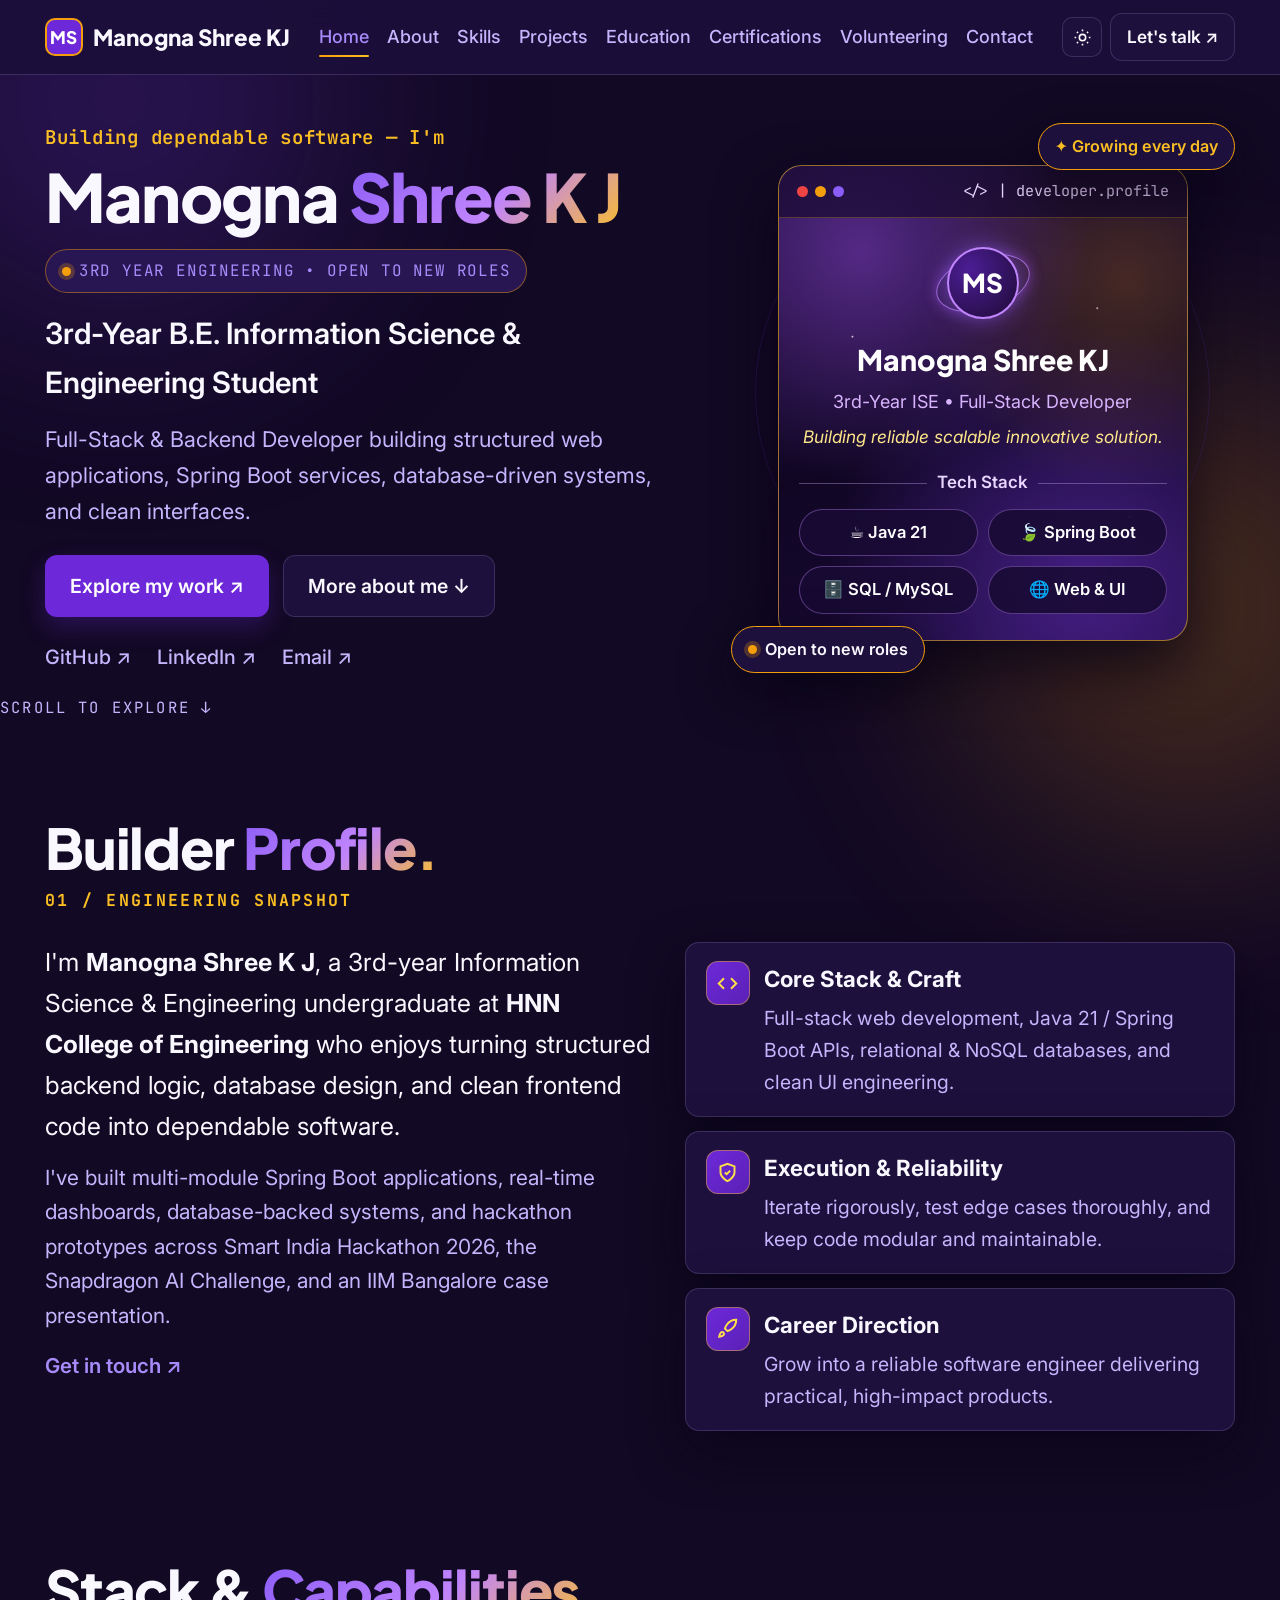
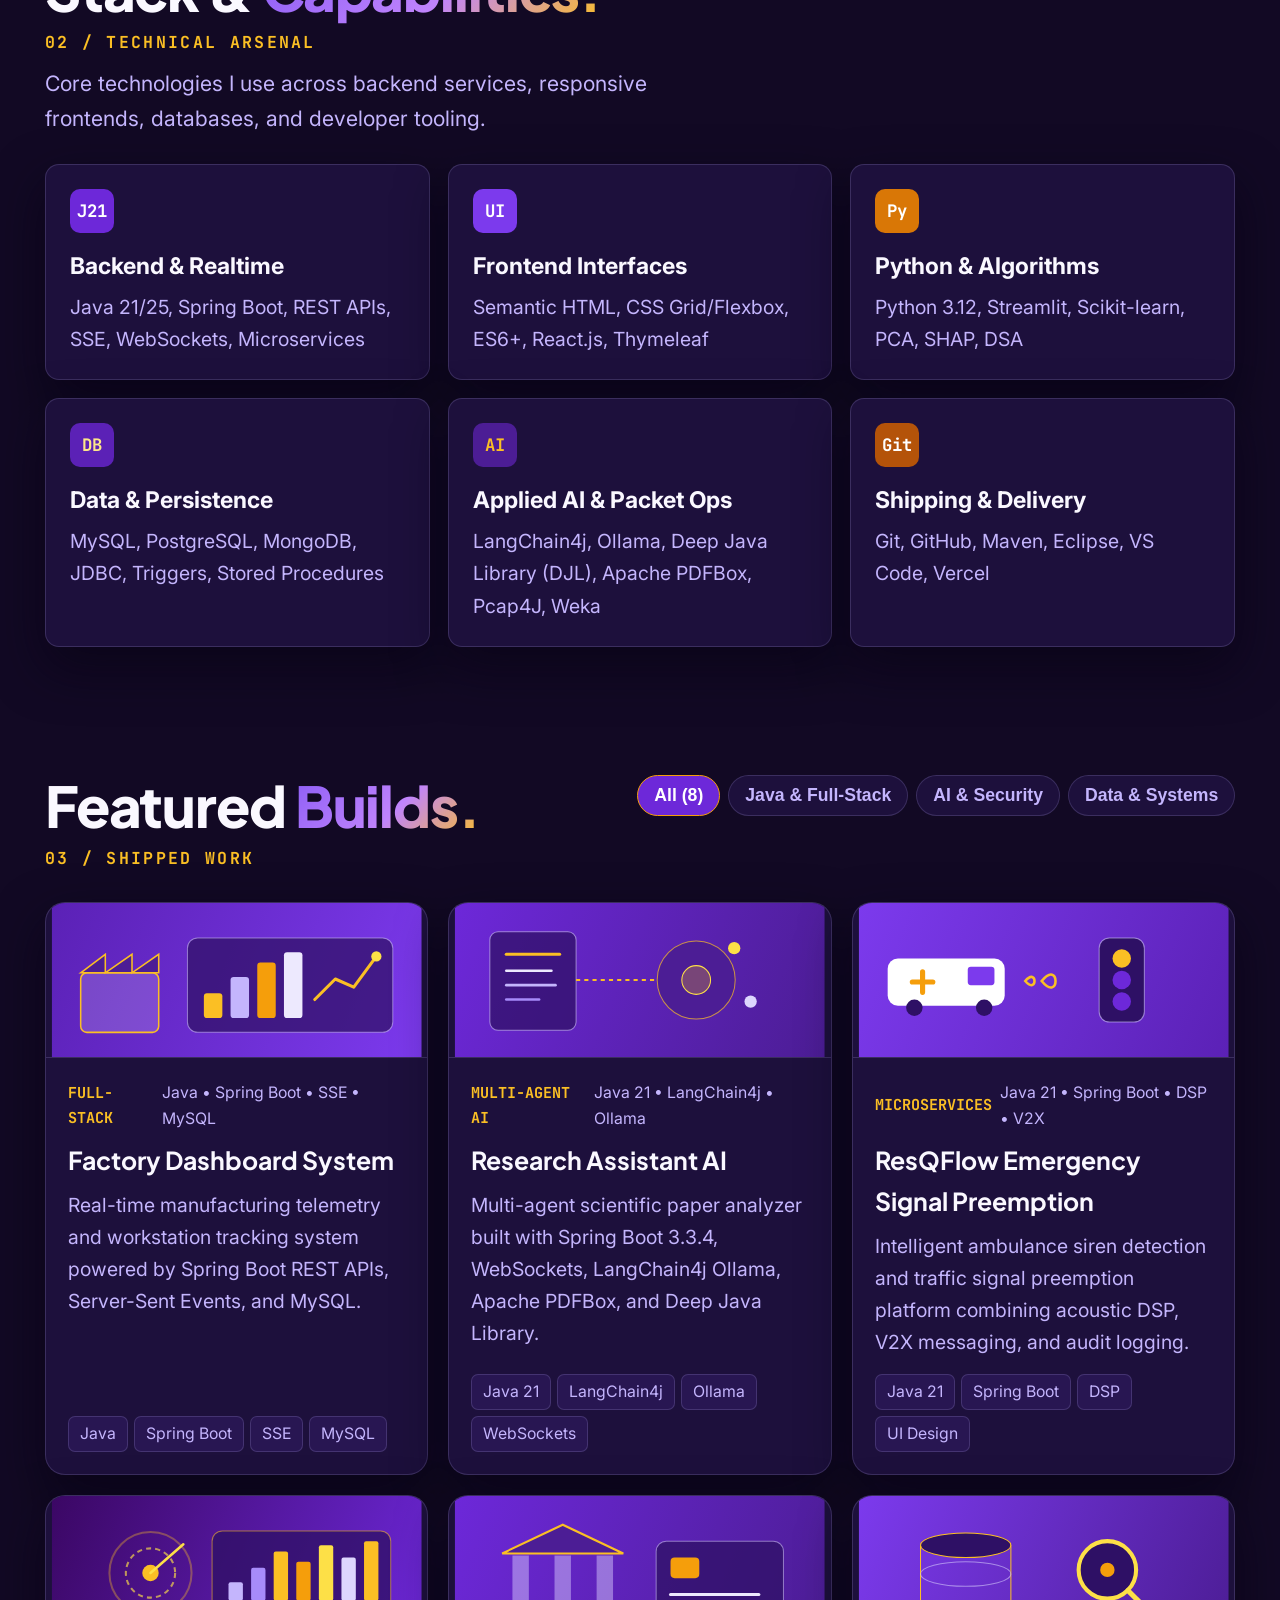
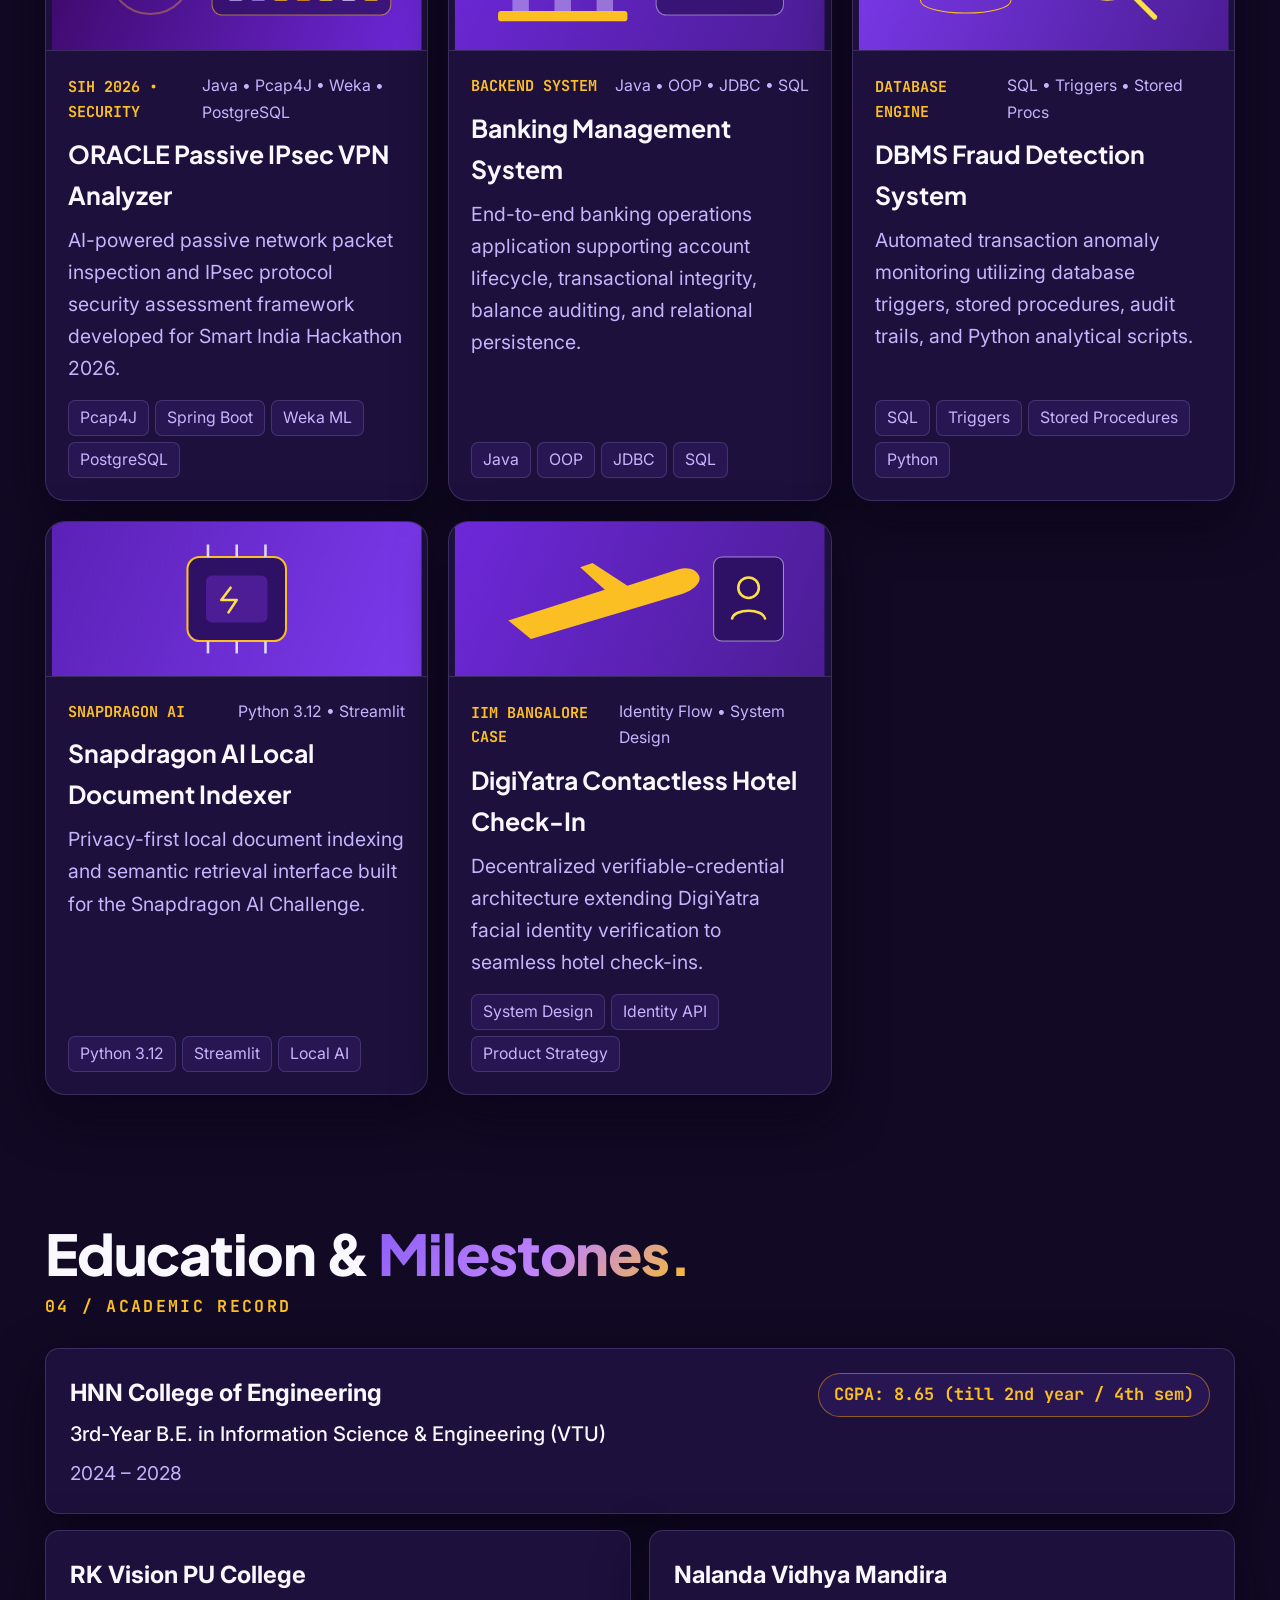
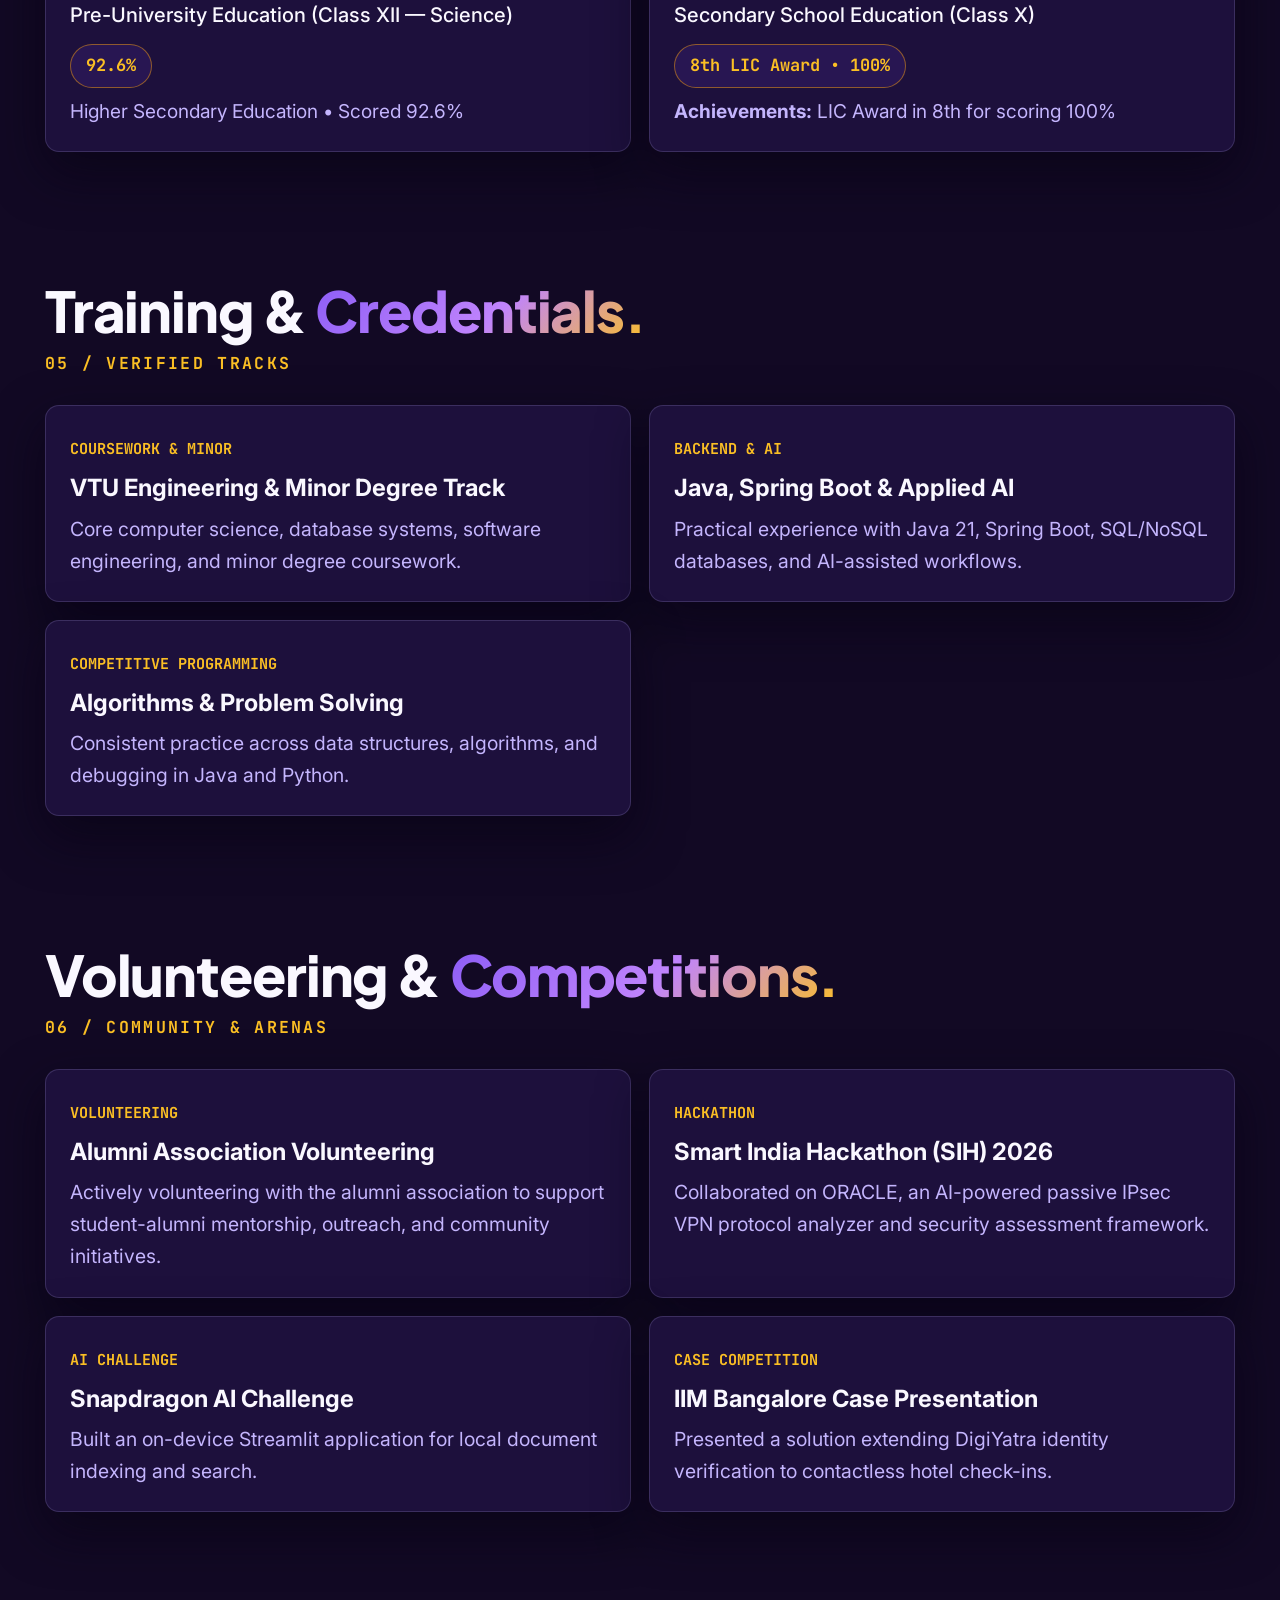
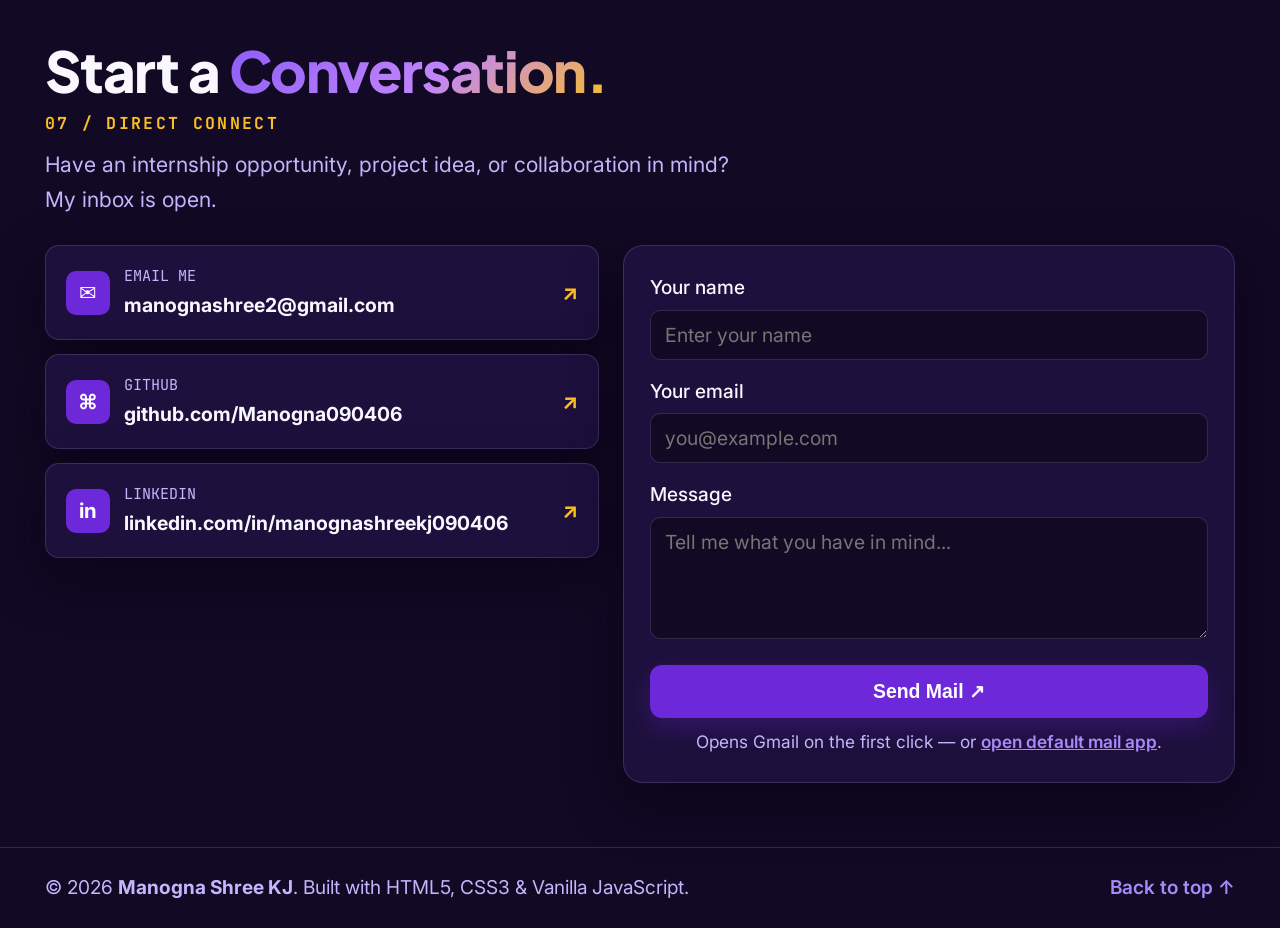
==== commit b4fd7d8a: "Update hero spotlight card and remove SIH section" ====
--- a/task-01-portfolio/index.html
+++ b/task-01-portfolio/index.html
@@ -7,7 +7,7 @@
   <meta name="description" content="Developer portfolio of Manogna Shree K J — 3rd-year B.E. Information Science & Engineering student." />
   <link rel="preconnect" href="https://fonts.googleapis.com" />
   <link rel="preconnect" href="https://fonts.gstatic.com" crossorigin />
-  <link href="https://fonts.googleapis.com/css2?family=Inter:wght@400;500;600&family=JetBrains+Mono:wght@400;500;600&family=Plus+Jakarta+Sans:wght@600;700;800&display=swap" rel="stylesheet" />
+  <link href="https://fonts.googleapis.com/css2?family=Inter:wght@400;500;600;700&family=JetBrains+Mono:wght@400;500;600;700&family=Plus+Jakarta+Sans:wght@600;700;800&display=swap" rel="stylesheet" />
   <link rel="stylesheet" href="styles.css" />
 </head>
 <body>
@@ -62,13 +62,12 @@
     <section class="hero section" id="home">
       <div class="container hero-grid">
         <div class="hero-content">
+          <p class="hero-intro">Building dependable software — I'm</p>
+          <h1 class="hero-title">Manogna <span class="gradient-text">Shree K J</span></h1>
           <div class="status-pill">
             <span class="pulse-dot"></span>
-            3RD YEAR ENGINEERING • OPEN TO OPPORTUNITIES
-          </div>
-
-          <p class="hero-intro">Hello, I'm</p>
-          <h1 class="hero-title">Manogna <span class="gradient-text">Shree K J</span></h1>
+            3RD YEAR ENGINEERING • OPEN TO NEW ROLES
+          </div>
           <h2 class="hero-subtitle">3rd-Year B.E. Information Science &amp; Engineering Student</h2>
 
           <p class="hero-description">
@@ -87,12 +86,12 @@
           </div>
         </div>
 
-        <!-- Floating Developer Card -->
+        <!-- Cosmic Developer Spotlight Card -->
         <div class="hero-visual">
           <div class="orbit-ring ring-outer" aria-hidden="true"></div>
           <div class="orbit-ring ring-inner" aria-hidden="true"></div>
 
-          <div class="floating-badge badge-top">✦ Always learning</div>
+          <div class="floating-badge badge-top">✦ Growing every day</div>
 
           <article class="dev-window">
             <div class="window-bar">
@@ -101,24 +100,32 @@
                 <span class="dot yellow"></span>
                 <span class="dot green"></span>
               </div>
-              <span class="window-label">developer.profile</span>
+              <span class="window-label">&lt;/&gt; | developer.profile</span>
             </div>
 
             <div class="window-body">
-              <div class="avatar-monogram">MS</div>
+              <div class="avatar-orbit-wrap">
+                <span class="avatar-ring-tilt" aria-hidden="true"></span>
+                <div class="avatar-monogram">MS</div>
+              </div>
+
               <h3 class="window-name">Manogna Shree KJ</h3>
-              <p class="window-role">3rd-Year ISE • Full-Stack &amp; Backend Developer</p>
-
-              <div class="window-tags">
-                <span>Java 21 &amp; Spring Boot</span>
-                <span>SQL / NoSQL</span>
-                <span>Web &amp; UI Craft</span>
+              <p class="window-role">3rd-Year ISE • Full-Stack Developer</p>
+              <p class="window-tagline">Building reliable scalable innovative solution.</p>
+
+              <div class="window-divider-label">Tech Stack</div>
+
+              <div class="stack-pills-grid">
+                <span class="stack-pill">☕ Java 21</span>
+                <span class="stack-pill">🍃 Spring Boot</span>
+                <span class="stack-pill">🗄️ SQL / MySQL</span>
+                <span class="stack-pill">🌐 Web &amp; UI</span>
               </div>
             </div>
           </article>
 
           <div class="floating-badge badge-bottom">
-            <span class="pulse-dot"></span> Available for opportunities
+            <span class="pulse-dot"></span> Open to new roles
           </div>
         </div>
       </div>
@@ -130,8 +137,8 @@
     <section class="section" id="about">
       <div class="container">
         <div class="section-header">
-          <span class="section-eyebrow">01 / ABOUT</span>
-          <h2 class="section-title">A little about <span class="gradient-text">me.</span></h2>
+          <h2 class="section-title">Builder <span class="gradient-text">Profile.</span></h2>
+          <span class="section-eyebrow">01 / ENGINEERING SNAPSHOT</span>
         </div>
 
         <div class="about-grid">
@@ -147,25 +154,40 @@
 
           <div class="about-pillars">
             <article class="pillar-card">
-              <div class="pillar-icon">⌘</div>
+              <div class="pillar-icon" aria-hidden="true">
+                <svg viewBox="0 0 24 24" fill="none" stroke="currentColor" stroke-width="2.2">
+                  <polyline points="16 18 22 12 16 6"></polyline>
+                  <polyline points="8 6 2 12 8 18"></polyline>
+                </svg>
+              </div>
               <div>
-                <h3>My Focus</h3>
+                <h3>Core Stack &amp; Craft</h3>
                 <p>Full-stack web development, Java 21 / Spring Boot APIs, relational &amp; NoSQL databases, and clean UI engineering.</p>
               </div>
             </article>
 
             <article class="pillar-card">
-              <div class="pillar-icon">◎</div>
+              <div class="pillar-icon" aria-hidden="true">
+                <svg viewBox="0 0 24 24" fill="none" stroke="currentColor" stroke-width="2.2">
+                  <path d="M12 22s8-4 8-10V5l-8-3-8 3v7c0 6 8 10 8 10z"></path>
+                  <polyline points="9 12 11 14 15 10"></polyline>
+                </svg>
+              </div>
               <div>
-                <h3>My Approach</h3>
+                <h3>Execution &amp; Reliability</h3>
                 <p>Iterate rigorously, test edge cases thoroughly, and keep code modular and maintainable.</p>
               </div>
             </article>
 
             <article class="pillar-card">
-              <div class="pillar-icon">↗</div>
+              <div class="pillar-icon" aria-hidden="true">
+                <svg viewBox="0 0 24 24" fill="none" stroke="currentColor" stroke-width="2.2">
+                  <path d="M4.5 16.5c-1.5 1.26-2 5-2 5s3.74-.5 5-2c.71-.84.7-2.13-.09-2.91a2.18 2.18 0 0 0-2.91-.09z"></path>
+                  <path d="m12 15-3-3a22 22 0 0 1 2-3.95A12.88 12.88 0 0 1 22 2c0 2.72-.78 7.5-6 11a22.35 22.35 0 0 1-4 2z"></path>
+                </svg>
+              </div>
               <div>
-                <h3>My Goal</h3>
+                <h3>Career Direction</h3>
                 <p>Grow into a reliable software engineer delivering practical, high-impact products.</p>
               </div>
             </article>
@@ -178,45 +200,45 @@
     <section class="section" id="skills">
       <div class="container">
         <div class="section-header">
-          <span class="section-eyebrow">02 / SKILLS</span>
-          <h2 class="section-title">Tools I work <span class="gradient-text">with.</span></h2>
+          <h2 class="section-title">Stack &amp; <span class="gradient-text">Capabilities.</span></h2>
+          <span class="section-eyebrow">02 / TECHNICAL ARSENAL</span>
           <p class="section-desc">Core technologies I use across backend services, responsive frontends, databases, and developer tooling.</p>
         </div>
 
         <div class="skills-grid">
           <article class="skill-card">
             <div class="skill-badge badge-java">J21</div>
-            <h3>Java &amp; Spring Boot</h3>
+            <h3>Backend &amp; Realtime</h3>
             <p>Java 21/25, Spring Boot, REST APIs, SSE, WebSockets, Microservices</p>
           </article>
 
           <article class="skill-card">
             <div class="skill-badge badge-web">UI</div>
-            <h3>HTML5, CSS3 &amp; JavaScript</h3>
+            <h3>Frontend Interfaces</h3>
             <p>Semantic HTML, CSS Grid/Flexbox, ES6+, React.js, Thymeleaf</p>
           </article>
 
           <article class="skill-card">
             <div class="skill-badge badge-py">Py</div>
-            <h3>Python &amp; Problem Solving</h3>
+            <h3>Python &amp; Algorithms</h3>
             <p>Python 3.12, Streamlit, Scikit-learn, PCA, SHAP, DSA</p>
           </article>
 
           <article class="skill-card">
             <div class="skill-badge badge-db">DB</div>
-            <h3>SQL &amp; NoSQL Databases</h3>
+            <h3>Data &amp; Persistence</h3>
             <p>MySQL, PostgreSQL, MongoDB, JDBC, Triggers, Stored Procedures</p>
           </article>
 
           <article class="skill-card">
             <div class="skill-badge badge-ai">AI</div>
-            <h3>AI &amp; Security Tooling</h3>
+            <h3>Applied AI &amp; Packet Ops</h3>
             <p>LangChain4j, Ollama, Deep Java Library (DJL), Apache PDFBox, Pcap4J, Weka</p>
           </article>
 
           <article class="skill-card">
             <div class="skill-badge badge-git">Git</div>
-            <h3>Developer Workflow</h3>
+            <h3>Shipping &amp; Delivery</h3>
             <p>Git, GitHub, Maven, Eclipse, VS Code, Vercel</p>
           </article>
         </div>
@@ -228,8 +250,8 @@
       <div class="container">
         <div class="section-header-row">
           <div>
-            <span class="section-eyebrow">03 / PROJECTS</span>
-            <h2 class="section-title">Things I've been <span class="gradient-text">building.</span></h2>
+            <h2 class="section-title">Featured <span class="gradient-text">Builds.</span></h2>
+            <span class="section-eyebrow">03 / SHIPPED WORK</span>
           </div>
 
           <div class="filter-bar" role="tablist" aria-label="Filter projects">
@@ -245,19 +267,19 @@
             <div class="project-art">
               <svg viewBox="0 0 360 150" fill="none" xmlns="http://www.w3.org/2000/svg" aria-hidden="true">
                 <rect width="360" height="150" fill="url(#g1)" />
-                <rect x="28" y="68" width="76" height="58" rx="6" fill="#0f172a" stroke="#38bdf8" stroke-opacity="0.5" />
-                <polygon points="28,68 52,50 52,68 78,50 78,68 104,50 104,68" fill="#1e293b" stroke="#38bdf8" stroke-opacity="0.5" />
-                <rect x="132" y="34" width="200" height="92" rx="10" fill="#090f1d" stroke="#38bdf8" stroke-opacity="0.4" />
-                <rect x="148" y="88" width="18" height="24" rx="3" fill="#38bdf8" />
-                <rect x="174" y="72" width="18" height="40" rx="3" fill="#60a5fa" />
-                <rect x="200" y="58" width="18" height="54" rx="3" fill="#818cf8" />
-                <rect x="226" y="48" width="18" height="64" rx="3" fill="#34d399" />
-                <polyline points="256,94 276,74 294,82 316,52" stroke="#38bdf8" stroke-width="3" stroke-linecap="round" stroke-linejoin="round" />
-                <circle cx="316" cy="52" r="5" fill="#22c55e" />
+                <rect x="28" y="68" width="76" height="58" rx="6" fill="#ffffff" fill-opacity="0.16" stroke="#fbbf24" stroke-width="1.5" />
+                <polygon points="28,68 52,50 52,68 78,50 78,68 104,50 104,68" fill="#4c1d95" stroke="#fbbf24" stroke-width="1.5" />
+                <rect x="132" y="34" width="200" height="92" rx="10" fill="#2e1065" fill-opacity="0.72" stroke="#ddd6fe" stroke-opacity="0.5" />
+                <rect x="148" y="88" width="18" height="24" rx="3" fill="#fbbf24" />
+                <rect x="174" y="72" width="18" height="40" rx="3" fill="#c4b5fd" />
+                <rect x="200" y="58" width="18" height="54" rx="3" fill="#f59e0b" />
+                <rect x="226" y="48" width="18" height="64" rx="3" fill="#ede9fe" />
+                <polyline points="256,94 276,74 294,82 316,52" stroke="#fbbf24" stroke-width="3" stroke-linecap="round" stroke-linejoin="round" />
+                <circle cx="316" cy="52" r="5" fill="#fde047" />
                 <defs>
                   <linearGradient id="g1" x1="0" y1="0" x2="360" y2="150" gradientUnits="userSpaceOnUse">
-                    <stop stop-color="#0b192c" />
-                    <stop offset="1" stop-color="#172554" />
+                    <stop stop-color="#5b21b6" />
+                    <stop offset="1" stop-color="#7c3aed" />
                   </linearGradient>
                 </defs>
               </svg>
@@ -279,20 +301,20 @@
             <div class="project-art">
               <svg viewBox="0 0 360 150" fill="none" xmlns="http://www.w3.org/2000/svg" aria-hidden="true">
                 <rect width="360" height="150" fill="url(#g2)" />
-                <rect x="34" y="28" width="84" height="96" rx="8" fill="#111827" stroke="#a78bfa" stroke-opacity="0.55" />
-                <line x1="50" y1="50" x2="102" y2="50" stroke="#c4b5fd" stroke-width="3" stroke-linecap="round" />
-                <line x1="50" y1="66" x2="94" y2="66" stroke="#818cf8" stroke-width="2.5" stroke-linecap="round" />
-                <line x1="50" y1="80" x2="98" y2="80" stroke="#64748b" stroke-width="2.5" stroke-linecap="round" />
-                <line x1="50" y1="94" x2="82" y2="94" stroke="#64748b" stroke-width="2.5" stroke-linecap="round" />
-                <circle cx="235" cy="75" r="38" fill="#1e1b4b" stroke="#c084fc" stroke-opacity="0.65" />
-                <circle cx="235" cy="75" r="14" fill="#a855f7" fill-opacity="0.35" stroke="#e879f9" />
-                <line x1="118" y1="75" x2="197" y2="75" stroke="#c084fc" stroke-dasharray="4 4" stroke-width="2" />
-                <circle cx="272" cy="44" r="6" fill="#38bdf8" />
-                <circle cx="288" cy="96" r="6" fill="#34d399" />
+                <rect x="34" y="28" width="84" height="96" rx="8" fill="#2e1065" fill-opacity="0.72" stroke="#ddd6fe" stroke-opacity="0.55" />
+                <line x1="50" y1="50" x2="102" y2="50" stroke="#fbbf24" stroke-width="3" stroke-linecap="round" />
+                <line x1="50" y1="66" x2="94" y2="66" stroke="#ede9fe" stroke-width="2.5" stroke-linecap="round" />
+                <line x1="50" y1="80" x2="98" y2="80" stroke="#c4b5fd" stroke-width="2.5" stroke-linecap="round" />
+                <line x1="50" y1="94" x2="82" y2="94" stroke="#a78bfa" stroke-width="2.5" stroke-linecap="round" />
+                <circle cx="235" cy="75" r="38" fill="#4c1d95" stroke="#fbbf24" stroke-opacity="0.7" />
+                <circle cx="235" cy="75" r="14" fill="#fbbf24" fill-opacity="0.25" stroke="#fde047" />
+                <line x1="118" y1="75" x2="197" y2="75" stroke="#fbbf24" stroke-dasharray="4 4" stroke-width="2" />
+                <circle cx="272" cy="44" r="6" fill="#fde047" />
+                <circle cx="288" cy="96" r="6" fill="#ddd6fe" />
                 <defs>
                   <linearGradient id="g2" x1="0" y1="0" x2="360" y2="150" gradientUnits="userSpaceOnUse">
-                    <stop stop-color="#17112e" />
-                    <stop offset="1" stop-color="#311042" />
+                    <stop stop-color="#6d28d9" />
+                    <stop offset="1" stop-color="#4c1d95" />
                   </linearGradient>
                 </defs>
               </svg>
@@ -314,20 +336,20 @@
             <div class="project-art">
               <svg viewBox="0 0 360 150" fill="none" xmlns="http://www.w3.org/2000/svg" aria-hidden="true">
                 <rect width="360" height="150" fill="url(#g3)" />
-                <rect x="28" y="54" width="114" height="46" rx="10" fill="#f8fafc" />
-                <rect x="106" y="62" width="26" height="18" rx="3" fill="#0ea5e9" />
-                <path d="M62 67V87M52 77H72" stroke="#ef4444" stroke-width="5" stroke-linecap="round" />
-                <circle cx="54" cy="102" r="8" fill="#0f172a" />
-                <circle cx="122" cy="102" r="8" fill="#0f172a" />
-                <path d="M162 76C174 62 174 90 162 76ZM178 76C196 54 196 98 178 76Z" stroke="#34d399" stroke-width="2.5" stroke-linecap="round" />
-                <rect x="234" y="34" width="44" height="82" rx="10" fill="#090f1d" stroke="#475569" />
-                <circle cx="256" cy="54" r="9" fill="#22c55e" />
-                <circle cx="256" cy="75" r="9" fill="#334155" />
-                <circle cx="256" cy="96" r="9" fill="#334155" />
+                <rect x="28" y="54" width="114" height="46" rx="10" fill="#ffffff" />
+                <rect x="106" y="62" width="26" height="18" rx="3" fill="#7c3aed" />
+                <path d="M62 67V87M52 77H72" stroke="#f59e0b" stroke-width="5" stroke-linecap="round" />
+                <circle cx="54" cy="102" r="8" fill="#2e1065" />
+                <circle cx="122" cy="102" r="8" fill="#2e1065" />
+                <path d="M162 76C174 62 174 90 162 76ZM178 76C196 54 196 98 178 76Z" stroke="#fbbf24" stroke-width="2.5" stroke-linecap="round" />
+                <rect x="234" y="34" width="44" height="82" rx="10" fill="#2e1065" stroke="#ddd6fe" stroke-opacity="0.55" />
+                <circle cx="256" cy="54" r="9" fill="#fbbf24" />
+                <circle cx="256" cy="75" r="9" fill="#6d28d9" />
+                <circle cx="256" cy="96" r="9" fill="#6d28d9" />
                 <defs>
                   <linearGradient id="g3" x1="0" y1="0" x2="360" y2="150" gradientUnits="userSpaceOnUse">
-                    <stop stop-color="#062826" />
-                    <stop offset="1" stop-color="#0f3d3e" />
+                    <stop stop-color="#7c3aed" />
+                    <stop offset="1" stop-color="#5b21b6" />
                   </linearGradient>
                 </defs>
               </svg>
@@ -349,14 +371,22 @@
             <div class="project-art">
               <svg viewBox="0 0 360 150" fill="none" xmlns="http://www.w3.org/2000/svg" aria-hidden="true">
                 <rect width="360" height="150" fill="url(#g4)" />
-                <path d="M90 28L126 42V76C126 101 109 118 90 126C71 118 54 101 54 76V42L90 28Z" fill="#1e1b4b" stroke="#38bdf8" stroke-width="2.5" />
-                <path d="M77 77L86 86L105 65" stroke="#34d399" stroke-width="3.5" stroke-linecap="round" stroke-linejoin="round" />
-                <rect x="164" y="38" width="160" height="74" rx="10" fill="#090f1d" stroke="#818cf8" stroke-opacity="0.45" />
-                <polyline points="178,86 204,64 228,80 256,48 286,70 308,56" stroke="#38bdf8" stroke-width="2.5" stroke-linecap="round" stroke-linejoin="round" />
+                <circle cx="96" cy="75" r="40" stroke="#fbbf24" stroke-opacity="0.35" stroke-width="2" />
+                <circle cx="96" cy="75" r="24" stroke="#fde047" stroke-opacity="0.65" stroke-width="2" stroke-dasharray="5 4" />
+                <circle cx="96" cy="75" r="8" fill="#fbbf24" />
+                <line x1="96" y1="75" x2="128" y2="47" stroke="#fde047" stroke-width="2.5" stroke-linecap="round" />
+                <rect x="156" y="34" width="174" height="82" rx="10" fill="#2e1065" fill-opacity="0.76" stroke="#fbbf24" stroke-opacity="0.55" />
+                <rect x="172" y="84" width="14" height="18" rx="2" fill="#c4b5fd" />
+                <rect x="194" y="70" width="14" height="32" rx="2" fill="#a78bfa" />
+                <rect x="216" y="54" width="14" height="48" rx="2" fill="#fbbf24" />
+                <rect x="238" y="64" width="14" height="38" rx="2" fill="#f59e0b" />
+                <rect x="260" y="48" width="14" height="54" rx="2" fill="#fde047" />
+                <rect x="282" y="60" width="14" height="42" rx="2" fill="#ddd6fe" />
+                <rect x="304" y="44" width="14" height="58" rx="2" fill="#fbbf24" />
                 <defs>
                   <linearGradient id="g4" x1="0" y1="0" x2="360" y2="150" gradientUnits="userSpaceOnUse">
-                    <stop stop-color="#131636" />
-                    <stop offset="1" stop-color="#281647" />
+                    <stop stop-color="#3b0764" />
+                    <stop offset="1" stop-color="#6d28d9" />
                   </linearGradient>
                 </defs>
               </svg>
@@ -378,18 +408,18 @@
             <div class="project-art">
               <svg viewBox="0 0 360 150" fill="none" xmlns="http://www.w3.org/2000/svg" aria-hidden="true">
                 <rect width="360" height="150" fill="url(#g5)" />
-                <polygon points="105,28 46,56 164,56" fill="#1e3a8a" stroke="#60a5fa" stroke-width="2" />
-                <rect x="56" y="58" width="16" height="54" fill="#3b82f6" fill-opacity="0.7" />
-                <rect x="97" y="58" width="16" height="54" fill="#3b82f6" fill-opacity="0.7" />
-                <rect x="138" y="58" width="16" height="54" fill="#3b82f6" fill-opacity="0.7" />
-                <rect x="42" y="112" width="126" height="10" rx="3" fill="#60a5fa" />
-                <rect x="196" y="44" width="124" height="72" rx="10" fill="#0f172a" stroke="#38bdf8" stroke-opacity="0.5" />
-                <rect x="210" y="60" width="28" height="20" rx="4" fill="#f59e0b" fill-opacity="0.8" />
-                <line x1="210" y1="96" x2="296" y2="96" stroke="#94a3b8" stroke-width="3" stroke-linecap="round" />
+                <polygon points="105,28 46,56 164,56" fill="#4c1d95" stroke="#fbbf24" stroke-width="2" />
+                <rect x="56" y="58" width="16" height="54" fill="#ddd6fe" fill-opacity="0.45" />
+                <rect x="97" y="58" width="16" height="54" fill="#ddd6fe" fill-opacity="0.45" />
+                <rect x="138" y="58" width="16" height="54" fill="#ddd6fe" fill-opacity="0.45" />
+                <rect x="42" y="112" width="126" height="10" rx="3" fill="#fbbf24" />
+                <rect x="196" y="44" width="124" height="72" rx="10" fill="#2e1065" fill-opacity="0.75" stroke="#ddd6fe" stroke-opacity="0.5" />
+                <rect x="210" y="60" width="28" height="20" rx="4" fill="#f59e0b" />
+                <line x1="210" y1="96" x2="296" y2="96" stroke="#ede9fe" stroke-width="3" stroke-linecap="round" />
                 <defs>
                   <linearGradient id="g5" x1="0" y1="0" x2="360" y2="150" gradientUnits="userSpaceOnUse">
-                    <stop stop-color="#0d1b3e" />
-                    <stop offset="1" stop-color="#1e293b" />
+                    <stop stop-color="#6d28d9" />
+                    <stop offset="1" stop-color="#4c1d95" />
                   </linearGradient>
                 </defs>
               </svg>
@@ -411,16 +441,16 @@
             <div class="project-art">
               <svg viewBox="0 0 360 150" fill="none" xmlns="http://www.w3.org/2000/svg" aria-hidden="true">
                 <rect width="360" height="150" fill="url(#g6)" />
-                <ellipse cx="104" cy="48" rx="44" ry="12" fill="#1e293b" stroke="#f472b6" />
-                <path d="M60 48V102C60 108.6 79.7 114 104 114C128.3 114 148 108.6 148 102V48" stroke="#f472b6" />
-                <ellipse cx="104" cy="76" rx="44" ry="12" stroke="#f472b6" stroke-opacity="0.5" />
-                <circle cx="242" cy="72" r="28" stroke="#fb7185" stroke-width="4" fill="#2a0d1c" />
-                <line x1="262" y1="92" x2="288" y2="118" stroke="#fb7185" stroke-width="5" stroke-linecap="round" />
-                <circle cx="242" cy="72" r="7" fill="#f43f5e" />
+                <ellipse cx="104" cy="48" rx="44" ry="12" fill="#2e1065" stroke="#fbbf24" />
+                <path d="M60 48V102C60 108.6 79.7 114 104 114C128.3 114 148 108.6 148 102V48" stroke="#fbbf24" />
+                <ellipse cx="104" cy="76" rx="44" ry="12" stroke="#ddd6fe" stroke-opacity="0.55" />
+                <circle cx="242" cy="72" r="28" stroke="#fde047" stroke-width="4" fill="#2e1065" />
+                <line x1="262" y1="92" x2="288" y2="118" stroke="#fde047" stroke-width="5" stroke-linecap="round" />
+                <circle cx="242" cy="72" r="7" fill="#f59e0b" />
                 <defs>
                   <linearGradient id="g6" x1="0" y1="0" x2="360" y2="150" gradientUnits="userSpaceOnUse">
-                    <stop stop-color="#260c1a" />
-                    <stop offset="1" stop-color="#3b122b" />
+                    <stop stop-color="#7c3aed" />
+                    <stop offset="1" stop-color="#4c1d95" />
                   </linearGradient>
                 </defs>
               </svg>
@@ -442,19 +472,19 @@
             <div class="project-art">
               <svg viewBox="0 0 360 150" fill="none" xmlns="http://www.w3.org/2000/svg" aria-hidden="true">
                 <rect width="360" height="150" fill="url(#g7)" />
-                <rect x="132" y="34" width="96" height="82" rx="12" fill="#090f1d" stroke="#38bdf8" stroke-width="2" />
-                <rect x="150" y="52" width="60" height="46" rx="6" fill="#1e293b" />
-                <path d="M174 64L165 76H180L172 88" stroke="#38bdf8" stroke-width="2.5" stroke-linecap="round" stroke-linejoin="round" />
-                <line x1="152" y1="22" x2="152" y2="34" stroke="#94a3b8" stroke-width="2.5" />
-                <line x1="180" y1="22" x2="180" y2="34" stroke="#94a3b8" stroke-width="2.5" />
-                <line x1="208" y1="22" x2="208" y2="34" stroke="#94a3b8" stroke-width="2.5" />
-                <line x1="152" y1="116" x2="152" y2="128" stroke="#94a3b8" stroke-width="2.5" />
-                <line x1="180" y1="116" x2="180" y2="128" stroke="#94a3b8" stroke-width="2.5" />
-                <line x1="208" y1="116" x2="208" y2="128" stroke="#94a3b8" stroke-width="2.5" />
+                <rect x="132" y="34" width="96" height="82" rx="12" fill="#2e1065" stroke="#fbbf24" stroke-width="2" />
+                <rect x="150" y="52" width="60" height="46" rx="6" fill="#4c1d95" />
+                <path d="M174 64L165 76H180L172 88" stroke="#fde047" stroke-width="2.5" stroke-linecap="round" stroke-linejoin="round" />
+                <line x1="152" y1="22" x2="152" y2="34" stroke="#ddd6fe" stroke-width="2.5" />
+                <line x1="180" y1="22" x2="180" y2="34" stroke="#ddd6fe" stroke-width="2.5" />
+                <line x1="208" y1="22" x2="208" y2="34" stroke="#ddd6fe" stroke-width="2.5" />
+                <line x1="152" y1="116" x2="152" y2="128" stroke="#ddd6fe" stroke-width="2.5" />
+                <line x1="180" y1="116" x2="180" y2="128" stroke="#ddd6fe" stroke-width="2.5" />
+                <line x1="208" y1="116" x2="208" y2="128" stroke="#ddd6fe" stroke-width="2.5" />
                 <defs>
                   <linearGradient id="g7" x1="0" y1="0" x2="360" y2="150" gradientUnits="userSpaceOnUse">
-                    <stop stop-color="#091e2c" />
-                    <stop offset="1" stop-color="#102a43" />
+                    <stop stop-color="#5b21b6" />
+                    <stop offset="1" stop-color="#7c3aed" />
                   </linearGradient>
                 </defs>
               </svg>
@@ -476,14 +506,14 @@
             <div class="project-art">
               <svg viewBox="0 0 360 150" fill="none" xmlns="http://www.w3.org/2000/svg" aria-hidden="true">
                 <rect width="360" height="150" fill="url(#g8)" />
-                <path d="M52 96L146 66L122 44L134 40L168 62L218 46C228 43 236 47 238 53C240 59 233 66 222 70L74 114L52 96Z" fill="#38bdf8" fill-opacity="0.85" />
-                <rect x="252" y="34" width="68" height="82" rx="8" fill="#0f172a" stroke="#818cf8" stroke-opacity="0.6" />
-                <circle cx="286" cy="64" r="10" stroke="#34d399" stroke-width="2.5" />
-                <path d="M270 94C272 84 300 84 302 94" stroke="#34d399" stroke-width="2.5" stroke-linecap="round" />
+                <path d="M52 96L146 66L122 44L134 40L168 62L218 46C228 43 236 47 238 53C240 59 233 66 222 70L74 114L52 96Z" fill="#fbbf24" />
+                <rect x="252" y="34" width="68" height="82" rx="8" fill="#2e1065" stroke="#ddd6fe" stroke-opacity="0.6" />
+                <circle cx="286" cy="64" r="10" stroke="#fde047" stroke-width="2.5" />
+                <path d="M270 94C272 84 300 84 302 94" stroke="#fde047" stroke-width="2.5" stroke-linecap="round" />
                 <defs>
                   <linearGradient id="g8" x1="0" y1="0" x2="360" y2="150" gradientUnits="userSpaceOnUse">
-                    <stop stop-color="#111838" />
-                    <stop offset="1" stop-color="#1d3557" />
+                    <stop stop-color="#6d28d9" />
+                    <stop offset="1" stop-color="#4c1d95" />
                   </linearGradient>
                 </defs>
               </svg>
@@ -508,8 +538,8 @@
     <section class="section" id="education">
       <div class="container">
         <div class="section-header">
-          <span class="section-eyebrow">04 / EDUCATION</span>
-          <h2 class="section-title">Academic <span class="gradient-text">journey.</span></h2>
+          <h2 class="section-title">Education &amp; <span class="gradient-text">Milestones.</span></h2>
+          <span class="section-eyebrow">04 / ACADEMIC RECORD</span>
         </div>
 
         <div class="edu-timeline">
@@ -555,8 +585,8 @@
     <section class="section" id="certifications">
       <div class="container">
         <div class="section-header">
-          <span class="section-eyebrow">05 / CERTIFICATIONS</span>
-          <h2 class="section-title">Credentials &amp; <span class="gradient-text">training.</span></h2>
+          <h2 class="section-title">Training &amp; <span class="gradient-text">Credentials.</span></h2>
+          <span class="section-eyebrow">05 / VERIFIED TRACKS</span>
         </div>
 
         <div class="cards-grid-2">
@@ -585,8 +615,8 @@
     <section class="section" id="volunteering">
       <div class="container">
         <div class="section-header">
-          <span class="section-eyebrow">06 / VOLUNTEERING</span>
-          <h2 class="section-title">Volunteering &amp; <span class="gradient-text">highlights.</span></h2>
+          <h2 class="section-title">Volunteering &amp; <span class="gradient-text">Competitions.</span></h2>
+          <span class="section-eyebrow">06 / COMMUNITY &amp; ARENAS</span>
         </div>
 
         <div class="cards-grid-2">
@@ -621,14 +651,14 @@
     <section class="section" id="contact">
       <div class="container">
         <div class="section-header">
-          <span class="section-eyebrow">07 / CONTACT</span>
-          <h2 class="section-title">Let's start a <span class="gradient-text">conversation.</span></h2>
+          <h2 class="section-title">Start a <span class="gradient-text">Conversation.</span></h2>
+          <span class="section-eyebrow">07 / DIRECT CONNECT</span>
           <p class="section-desc">Have an internship opportunity, project idea, or collaboration in mind? My inbox is open.</p>
         </div>
 
         <div class="contact-grid">
           <div class="contact-links">
-            <a href="mailto:manognashree2@gmail.com" id="contact-email-link" class="contact-item">
+            <a href="https://mail.google.com/mail/?view=cm&fs=1&to=manognashree2@gmail.com" target="_blank" rel="noopener noreferrer" id="contact-email-link" class="contact-item">
               <div class="contact-icon">✉</div>
               <div>
                 <span class="contact-label">EMAIL ME</span>
@@ -673,7 +703,9 @@
             </div>
 
             <button type="submit" class="btn btn-primary btn-full">Send Mail ↗</button>
-            <p class="form-note" id="mail-status">Opens Gmail on desktop or your mail app on mobile.</p>
+            <p class="form-note" id="mail-status">
+              Opens Gmail on the first click — or <a id="direct-mail-fallback" href="mailto:manognashree2@gmail.com">open default mail app</a>.
+            </p>
           </form>
         </div>
       </div>
--- a/task-01-portfolio/styles.css
+++ b/task-01-portfolio/styles.css
@@ -1,30 +1,36 @@
 :root,
-html[data-theme="dark"] {
-  --bg: #070b14;
-  --bg-elevated: rgba(15, 23, 42, 0.88);
-  --bg-card: #0d1424;
-  --border: rgba(148, 163, 184, 0.16);
-  --border-accent: rgba(56, 189, 248, 0.45);
-  --text: #f8fafc;
-  --text-muted: #94a3b8;
-  --accent-1: #38bdf8;
-  --gradient: linear-gradient(135deg, #38bdf8 0%, #818cf8 100%);
-  --shadow: 0 20px 50px rgba(2, 6, 23, 0.65);
+html[data-theme="light"] {
+  --bg: #f8f7fc;
+  --bg-elevated: rgba(255, 255, 255, 0.94);
+  --bg-card: #ffffff;
+  --bg-soft: #f1edfc;
+  --border: rgba(109, 40, 217, 0.16);
+  --border-accent: rgba(124, 58, 237, 0.52);
+  --text: #1e1338;
+  --text-muted: #554873;
+  --accent-1: #6d28d9;
+  --accent-gold: #d97706;
+  --gradient: linear-gradient(135deg, #6d28d9 0%, #8b5cf6 65%, #f59e0b 100%);
+  --gradient-gold: linear-gradient(135deg, #f59e0b 0%, #fbbf24 100%);
+  --shadow: 0 20px 44px rgba(76, 29, 149, 0.12);
   --radius-lg: 20px;
   --radius-md: 14px;
 }
 
-html[data-theme="light"] {
-  --bg: #f1f5f9;
-  --bg-elevated: rgba(255, 255, 255, 0.94);
-  --bg-card: #ffffff;
-  --border: rgba(15, 23, 42, 0.14);
-  --border-accent: rgba(2, 132, 199, 0.45);
-  --text: #0f172a;
-  --text-muted: #475569;
-  --accent-1: #0284c7;
-  --gradient: linear-gradient(135deg, #0284c7 0%, #4f46e5 100%);
-  --shadow: 0 16px 36px rgba(15, 23, 42, 0.1);
+html[data-theme="dark"] {
+  --bg: #120924;
+  --bg-elevated: rgba(28, 15, 58, 0.92);
+  --bg-card: #1d103c;
+  --bg-soft: #281652;
+  --border: rgba(196, 181, 253, 0.18);
+  --border-accent: rgba(251, 191, 36, 0.55);
+  --text: #faf8ff;
+  --text-muted: #c4b5fd;
+  --accent-1: #a78bfa;
+  --accent-gold: #fbbf24;
+  --gradient: linear-gradient(135deg, #8b5cf6 0%, #c084fc 55%, #fbbf24 100%);
+  --gradient-gold: linear-gradient(135deg, #f59e0b 0%, #fbbf24 100%);
+  --shadow: 0 20px 50px rgba(8, 3, 20, 0.65);
 }
 
 *, *::before, *::after {
@@ -55,13 +61,13 @@
   filter: blur(120px);
   pointer-events: none;
   z-index: -1;
-  opacity: 0.28;
+  opacity: 0.24;
 }
 
 .orb-1 {
-  width: 420px;
-  height: 420px;
-  background: #38bdf8;
+  width: 440px;
+  height: 440px;
+  background: #7c3aed;
   top: -120px;
   left: -100px;
 }
@@ -69,7 +75,7 @@
 .orb-2 {
   width: 440px;
   height: 440px;
-  background: #6366f1;
+  background: #f59e0b;
   bottom: 8%;
   right: -130px;
 }
@@ -124,8 +130,9 @@
   width: 38px;
   height: 38px;
   border-radius: 10px;
-  background: var(--gradient);
-  color: #070b14;
+  background: #6d28d9;
+  color: #ffffff;
+  border: 2px solid #f59e0b;
   display: grid;
   place-items: center;
   font-weight: 800;
@@ -150,7 +157,7 @@
 
 .nav-link:hover,
 .nav-link.active {
-  color: var(--text);
+  color: var(--accent-1);
 }
 
 .nav-link.active::after {
@@ -161,7 +168,7 @@
   bottom: -5px;
   height: 2px;
   border-radius: 2px;
-  background: var(--gradient);
+  background: var(--gradient-gold);
 }
 
 .nav-actions {
@@ -222,9 +229,9 @@
 }
 
 .btn-primary {
-  background: var(--gradient);
-  color: #060a12;
-  box-shadow: 0 8px 24px rgba(56, 189, 248, 0.24);
+  background: #6d28d9;
+  color: #ffffff;
+  box-shadow: 0 10px 24px rgba(109, 40, 217, 0.28);
 }
 
 .btn-secondary,
@@ -237,6 +244,7 @@
 .btn-secondary:hover,
 .btn-outline:hover {
   border-color: var(--border-accent);
+  color: var(--accent-1);
 }
 
 .btn-full {
@@ -251,9 +259,28 @@
 
 .hero-grid {
   display: grid;
-  grid-template-columns: 1.15fr 0.85fr;
+  grid-template-columns: 1.12fr 0.88fr;
   align-items: center;
   gap: 44px;
+}
+
+.hero-intro {
+  color: var(--accent-gold);
+  font-family: "JetBrains Mono", monospace;
+  font-size: 1.06rem;
+  font-weight: 600;
+  letter-spacing: 0.04em;
+  margin-bottom: 8px;
+}
+
+.hero-title {
+  font-family: "Plus Jakarta Sans", sans-serif;
+  font-size: clamp(2.8rem, 5.2vw, 4.35rem);
+  font-weight: 800;
+  line-height: 1.08;
+  letter-spacing: -0.025em;
+  white-space: nowrap;
+  margin-bottom: 16px;
 }
 
 .status-pill {
@@ -262,40 +289,25 @@
   gap: 8px;
   padding: 8px 16px;
   border-radius: 999px;
-  border: 1px solid var(--border);
-  background: var(--bg-card);
+  border: 1px solid rgba(245, 158, 11, 0.45);
+  background: var(--bg-soft);
   font-family: "JetBrains Mono", monospace;
   font-size: 0.88rem;
   letter-spacing: 0.05em;
   color: var(--accent-1);
-  margin-bottom: 18px;
+  margin-bottom: 16px;
 }
 
 .pulse-dot {
   width: 9px;
   height: 9px;
   border-radius: 50%;
-  background: #22c55e;
-  box-shadow: 0 0 0 4px rgba(34, 197, 94, 0.2);
-}
-
-.hero-intro {
-  color: var(--text-muted);
-  font-size: 1.28rem;
-  margin-bottom: 6px;
-}
-
-.hero-title {
-  font-family: "Plus Jakarta Sans", sans-serif;
-  font-size: clamp(3.5rem, 6.4vw, 5.15rem);
-  font-weight: 800;
-  line-height: 1.04;
-  letter-spacing: -0.025em;
-  margin-bottom: 14px;
+  background: #f59e0b;
+  box-shadow: 0 0 0 4px rgba(245, 158, 11, 0.24);
 }
 
 .hero-subtitle {
-  font-size: clamp(1.42rem, 2.5vw, 1.82rem);
+  font-size: clamp(1.38rem, 2.3vw, 1.75rem);
   font-weight: 600;
   color: var(--text);
   margin-bottom: 16px;
@@ -331,62 +343,84 @@
   color: var(--accent-1);
 }
 
-/* Floating Developer Card */
+/* Cosmic Developer Spotlight Card */
 .hero-visual {
   position: relative;
   display: flex;
   justify-content: center;
-  padding: 36px 24px;
+  padding: 46px 24px 36px;
 }
 
 .orbit-ring {
   position: absolute;
   border-radius: 50%;
-  border: 1px solid rgba(148, 163, 184, 0.1);
+  border: 1px solid rgba(124, 58, 237, 0.18);
   pointer-events: none;
   z-index: 0;
 }
 
 .ring-outer {
-  width: 450px;
-  height: 450px;
+  width: 455px;
+  height: 455px;
 }
 
 .ring-inner {
-  width: 355px;
-  height: 355px;
+  width: 360px;
+  height: 360px;
 }
 
 .dev-window {
   position: relative;
   z-index: 1;
   width: 100%;
-  max-width: 385px;
-  background: var(--bg-card);
-  border: 1px solid var(--border);
-  border-radius: var(--radius-lg);
-  box-shadow: var(--shadow);
-  transform: rotate(1.5deg);
+  max-width: 410px;
+  background:
+    radial-gradient(circle at 20% 18%, rgba(168, 85, 247, 0.42), transparent 45%),
+    radial-gradient(circle at 85% 24%, rgba(245, 158, 11, 0.22), transparent 42%),
+    radial-gradient(circle at 75% 88%, rgba(124, 58, 237, 0.45), transparent 50%),
+    linear-gradient(165deg, #1b0b38 0%, #100624 55%, #190934 100%);
+  border: 1.5px solid rgba(251, 191, 36, 0.55);
+  border-radius: 24px;
+  box-shadow: 0 26px 60px rgba(8, 3, 20, 0.78);
   transition: transform 0.25s ease, border-color 0.25s ease;
   overflow: hidden;
 }
 
+.dev-window::before {
+  content: "";
+  position: absolute;
+  inset: 0;
+  background:
+    radial-gradient(1.5px 1.5px at 18% 36%, rgba(255, 255, 255, 0.85), transparent),
+    radial-gradient(1.5px 1.5px at 78% 30%, rgba(255, 255, 255, 0.8), transparent),
+    radial-gradient(2px 2px at 66% 58%, rgba(253, 224, 71, 0.85), transparent),
+    radial-gradient(1.5px 1.5px at 28% 78%, rgba(255, 255, 255, 0.7), transparent),
+    radial-gradient(1.5px 1.5px at 86% 74%, rgba(196, 181, 253, 0.8), transparent);
+  pointer-events: none;
+  z-index: 0;
+}
+
 .dev-window:hover {
-  transform: rotate(0deg) translateY(-3px);
-  border-color: var(--border-accent);
+  transform: translateY(-4px);
+  border-color: var(--accent-gold);
 }
 
 .window-bar {
+  position: relative;
+  z-index: 1;
   display: flex;
   align-items: center;
   justify-content: space-between;
+  gap: 10px;
   padding: 13px 18px;
-  border-bottom: 1px solid var(--border);
+  border-bottom: 1px solid rgba(251, 191, 36, 0.25);
+  background: rgba(20, 9, 44, 0.65);
 }
 
 .window-dots {
   display: flex;
   gap: 7px;
+  flex-shrink: 0;
 }
 
 .dot {
@@ -397,88 +431,148 @@
 
 .dot.red { background: #ef4444; }
 .dot.yellow { background: #f59e0b; }
-.dot.green { background: #22c55e; }
+.dot.green { background: #8b5cf6; }
 
 .window-label {
   font-family: "JetBrains Mono", monospace;
-  font-size: 0.88rem;
-  color: var(--text-muted);
+  font-size: 0.84rem;
+  color: #e9d5ff;
+  white-space: nowrap;
 }
 
 .window-body {
-  padding: 30px 24px;
+  position: relative;
+  z-index: 1;
+  padding: 24px 20px 26px;
   text-align: center;
 }
 
+.avatar-orbit-wrap {
+  position: relative;
+  width: 96px;
+  height: 82px;
+  margin: 0 auto 12px;
+  display: grid;
+  place-items: center;
+}
+
+.avatar-ring-tilt {
+  position: absolute;
+  width: 96px;
+  height: 54px;
+  border-radius: 50%;
+  border: 1.5px solid rgba(192, 132, 252, 0.75);
+  transform: rotate(-16deg);
+  box-shadow: 0 0 14px rgba(168, 85, 247, 0.45);
+  pointer-events: none;
+}
+
 .avatar-monogram {
-  width: 82px;
-  height: 82px;
-  margin: 0 auto 16px;
-  border-radius: 18px;
-  background: linear-gradient(145deg, rgba(56, 189, 248, 0.24), rgba(129, 140, 248, 0.22));
-  border: 1px solid var(--border-accent);
-  box-shadow: 0 10px 26px rgba(56, 189, 248, 0.16);
+  position: relative;
+  z-index: 1;
+  width: 72px;
+  height: 72px;
+  border-radius: 50%;
+  background: radial-gradient(circle at 30% 30%, #4c1d95, #1e0b36);
+  border: 2px solid #c084fc;
+  box-shadow: 0 0 22px rgba(139, 92, 246, 0.55);
   display: grid;
   place-items: center;
   font-family: "Plus Jakarta Sans", sans-serif;
   font-weight: 800;
-  font-size: 1.55rem;
-  color: var(--accent-1);
+  font-size: 1.45rem;
+  color: #ffffff;
 }
 
 .window-name {
   font-family: "Plus Jakarta Sans", sans-serif;
-  font-size: 1.5rem;
-  font-weight: 700;
+  font-size: 1.58rem;
+  font-weight: 800;
+  color: #ffffff;
+  margin-bottom: 4px;
+}
+
+.window-role {
+  font-size: 1rem;
+  color: #d8b4fe;
   margin-bottom: 6px;
 }
 
-.window-role {
-  font-size: 1.04rem;
-  color: var(--text-muted);
+.window-tagline {
+  font-style: italic;
+  font-size: 0.96rem;
+  color: #fde68a;
   margin-bottom: 18px;
 }
 
-.window-tags {
-  display: flex;
-  flex-wrap: wrap;
+.window-divider-label {
+  display: flex;
+  align-items: center;
+  gap: 10px;
+  font-size: 0.94rem;
+  font-weight: 600;
+  color: #e9d5ff;
+  margin-bottom: 12px;
+}
+
+.window-divider-label::before,
+.window-divider-label::after {
+  content: "";
+  flex: 1;
+  height: 1px;
+  background: rgba(216, 180, 254, 0.35);
+}
+
+.stack-pills-grid {
+  display: grid;
+  grid-template-columns: repeat(2, 1fr);
+  gap: 10px;
+}
+
+.stack-pill {
+  display: flex;
+  align-items: center;
   justify-content: center;
   gap: 8px;
-}
-
-.window-tags span {
-  font-size: 0.9rem;
-  padding: 6px 13px;
+  padding: 9px 12px;
   border-radius: 999px;
-  border: 1px solid var(--border);
-  background: rgba(148, 163, 184, 0.08);
-  color: var(--text-muted);
+  background: rgba(24, 11, 52, 0.88);
+  border: 1px solid rgba(192, 132, 252, 0.38);
+  color: #ffffff;
+  font-size: 0.92rem;
+  font-weight: 600;
+  white-space: nowrap;
 }
 
 .floating-badge {
   position: absolute;
-  z-index: 2;
+  z-index: 3;
   display: inline-flex;
   align-items: center;
   gap: 8px;
   padding: 9px 16px;
-  border-radius: 12px;
+  border-radius: 999px;
   background: var(--bg-card);
-  border: 1px solid var(--border-accent);
+  border: 1.5px solid #f59e0b;
   box-shadow: var(--shadow);
-  font-size: 0.94rem;
+  font-size: 0.9rem;
   font-weight: 600;
+  white-space: nowrap;
 }
 
 .badge-top {
-  top: 0px;
-  right: -14px;
-  color: var(--accent-1);
+  top: 4px;
+  right: 0;
+  color: #6d28d9;
+}
+
+html[data-theme="dark"] .badge-top {
+  color: #fbbf24;
 }
 
 .badge-bottom {
-  bottom: 0px;
-  left: -14px;
+  bottom: 4px;
+  left: 0;
 }
 
 .scroll-cue {
@@ -493,25 +587,19 @@
 
 /* Section Headers */
 .section-header {
+  display: flex;
+  flex-direction: column;
+  align-items: flex-start;
   margin-bottom: 28px;
 }
 
 .section-header-row {
   display: flex;
   flex-wrap: wrap;
-  align-items: flex-end;
+  align-items: flex-start;
   justify-content: space-between;
   gap: 16px;
   margin-bottom: 28px;
-}
-
-.section-eyebrow {
-  display: block;
-  font-family: "JetBrains Mono", monospace;
-  font-size: 0.92rem;
-  letter-spacing: 0.14em;
-  color: var(--accent-1);
-  margin-bottom: 8px;
 }
 
 .section-title {
@@ -522,10 +610,20 @@
   letter-spacing: -0.02em;
 }
 
+.section-eyebrow {
+  display: inline-block;
+  font-family: "JetBrains Mono", monospace;
+  font-size: 0.92rem;
+  letter-spacing: 0.14em;
+  color: var(--accent-gold);
+  font-weight: 700;
+  margin-top: 8px;
+}
+
 .section-desc {
   color: var(--text-muted);
   font-size: 1.18rem;
-  margin-top: 8px;
+  margin-top: 10px;
   max-width: 700px;
 }
 
@@ -568,19 +666,24 @@
   border-radius: var(--radius-md);
   background: var(--bg-card);
   border: 1px solid var(--border);
+  box-shadow: var(--shadow);
 }
 
 .pillar-icon {
-  width: 42px;
-  height: 42px;
+  width: 44px;
+  height: 44px;
   flex-shrink: 0;
-  border-radius: 10px;
-  background: rgba(56, 189, 248, 0.12);
-  color: var(--accent-1);
+  border-radius: 12px;
+  background: linear-gradient(135deg, #6d28d9 0%, #5b21b6 100%);
+  border: 1px solid rgba(251, 191, 36, 0.45);
+  color: #fde047;
   display: grid;
   place-items: center;
-  font-size: 1.15rem;
-  font-weight: 700;
+}
+
+.pillar-icon svg {
+  width: 21px;
+  height: 21px;
 }
 
 .pillar-card h3 {
@@ -605,6 +708,7 @@
   border-radius: var(--radius-md);
   background: var(--bg-card);
   border: 1px solid var(--border);
+  box-shadow: var(--shadow);
 }
 
 .skill-badge {
@@ -617,15 +721,15 @@
   font-weight: 700;
   font-size: 0.96rem;
   margin-bottom: 14px;
-  background: rgba(56, 189, 248, 0.14);
-  color: var(--accent-1);
-}
-
-.badge-web { background: rgba(129, 140, 248, 0.16); color: #818cf8; }
-.badge-py { background: rgba(250, 204, 21, 0.15); color: #facc15; }
-.badge-db { background: rgba(52, 211, 153, 0.15); color: #34d399; }
-.badge-ai { background: rgba(244, 114, 182, 0.15); color: #f472b6; }
-.badge-git { background: rgba(251, 146, 60, 0.15); color: #fb923c; }
+  background: #6d28d9;
+  color: #ffffff;
+}
+
+.badge-web { background: #7c3aed; color: #ffffff; }
+.badge-py { background: #d97706; color: #ffffff; }
+.badge-db { background: #5b21b6; color: #fde68a; }
+.badge-ai { background: #4c1d95; color: #fbbf24; }
+.badge-git { background: #b45309; color: #ffffff; }
 
 .skill-card h3 {
   font-size: 1.28rem;
@@ -656,9 +760,9 @@
 }
 
 .filter-btn.active {
-  background: var(--gradient);
-  color: #060a12;
-  border-color: transparent;
+  background: #6d28d9;
+  color: #ffffff;
+  border-color: #f59e0b;
 }
 
 .projects-grid {
@@ -671,6 +775,7 @@
   border-radius: var(--radius-lg);
   background: var(--bg-card);
   border: 1px solid var(--border);
+  box-shadow: var(--shadow);
   overflow: hidden;
   display: flex;
   flex-direction: column;
@@ -710,8 +815,8 @@
 .project-type {
   font-family: "JetBrains Mono", monospace;
   font-size: 0.84rem;
-  color: var(--accent-1);
-  font-weight: 600;
+  color: var(--accent-gold);
+  font-weight: 700;
 }
 
 .project-stack-mini {
@@ -742,7 +847,7 @@
   font-size: 0.88rem;
   padding: 4px 11px;
   border-radius: 7px;
-  background: rgba(148, 163, 184, 0.08);
+  background: var(--bg-soft);
   border: 1px solid var(--border);
   color: var(--text-muted);
 }
@@ -766,6 +871,7 @@
   border-radius: var(--radius-md);
   background: var(--bg-card);
   border: 1px solid var(--border);
+  box-shadow: var(--shadow);
 }
 
 .edu-top {
@@ -779,11 +885,16 @@
 .edu-badge {
   padding: 7px 15px;
   border-radius: 999px;
-  background: rgba(56, 189, 248, 0.14);
-  color: var(--accent-1);
+  background: var(--bg-soft);
+  border: 1px solid rgba(245, 158, 11, 0.5);
+  color: #6d28d9;
   font-family: "JetBrains Mono", monospace;
-  font-weight: 600;
+  font-weight: 700;
   font-size: 0.94rem;
+}
+
+html[data-theme="dark"] .edu-badge {
+  color: #fbbf24;
 }
 
 .edu-card h3,
@@ -807,7 +918,8 @@
   display: inline-block;
   font-family: "JetBrains Mono", monospace;
   font-size: 0.84rem;
-  color: var(--accent-1);
+  color: var(--accent-gold);
+  font-weight: 700;
   margin-bottom: 6px;
 }
 
@@ -838,6 +950,7 @@
   border-radius: var(--radius-md);
   background: var(--bg-card);
   border: 1px solid var(--border);
+  box-shadow: var(--shadow);
   text-decoration: none;
   color: var(--text);
   font-size: 1.08rem;
@@ -851,8 +964,8 @@
   width: 44px;
   height: 44px;
   border-radius: 10px;
-  background: rgba(56, 189, 248, 0.12);
-  color: var(--accent-1);
+  background: #6d28d9;
+  color: #ffffff;
   display: grid;
   place-items: center;
   font-size: 1.15rem;
@@ -868,8 +981,9 @@
 
 .contact-item .arrow {
   margin-left: auto;
-  color: var(--text-muted);
+  color: var(--accent-gold);
   font-size: 1.2rem;
+  font-weight: 700;
 }
 
 .contact-form {
@@ -877,6 +991,7 @@
   border-radius: var(--radius-lg);
   background: var(--bg-card);
   border: 1px solid var(--border);
+  box-shadow: var(--shadow);
 }
 
 .form-group {
@@ -905,7 +1020,7 @@
 .form-group input:focus,
 .form-group textarea:focus {
   outline: none;
-  border-color: var(--accent-1);
+  border-color: #6d28d9;
 }
 
 .form-note {
@@ -969,6 +1084,10 @@
 @media (max-width: 768px) {
   html {
     font-size: 17px;
+  }
+
+  .hero-title {
+    white-space: normal;
   }
 
   .nav-cta {
